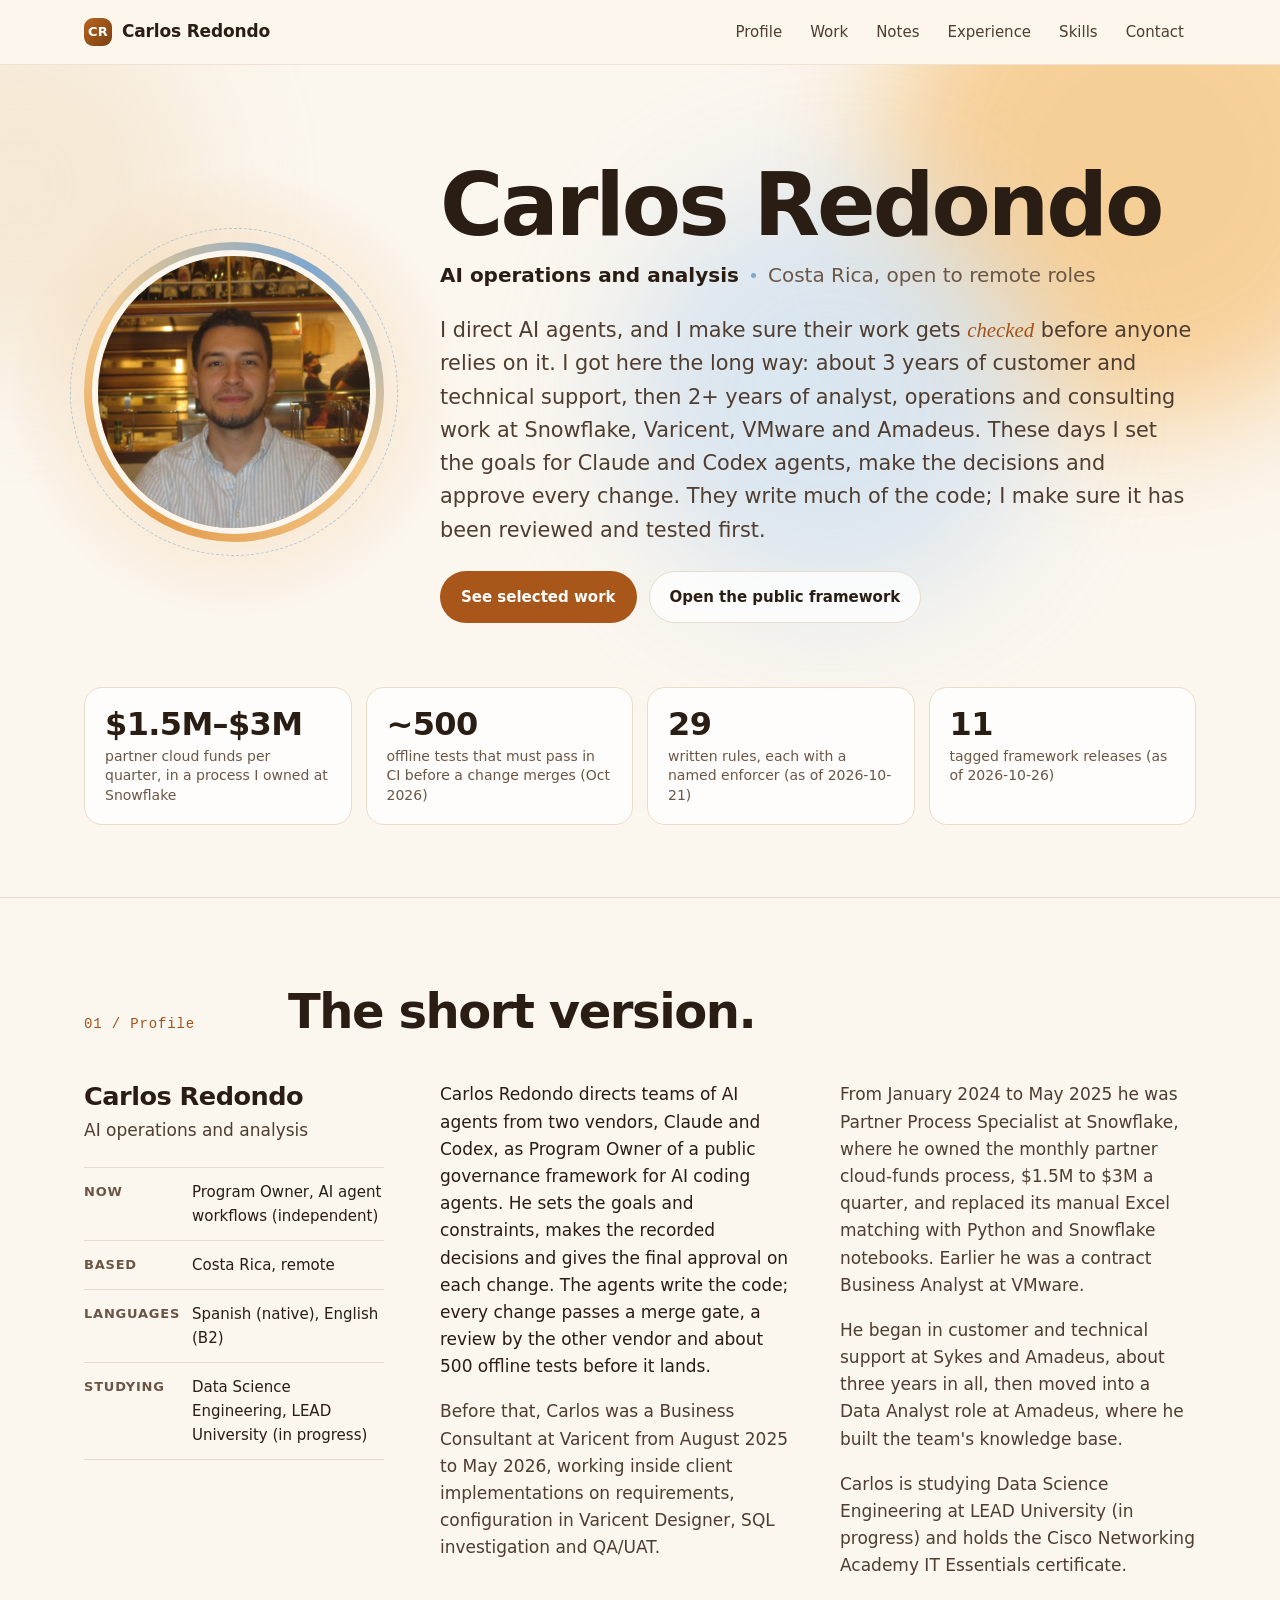
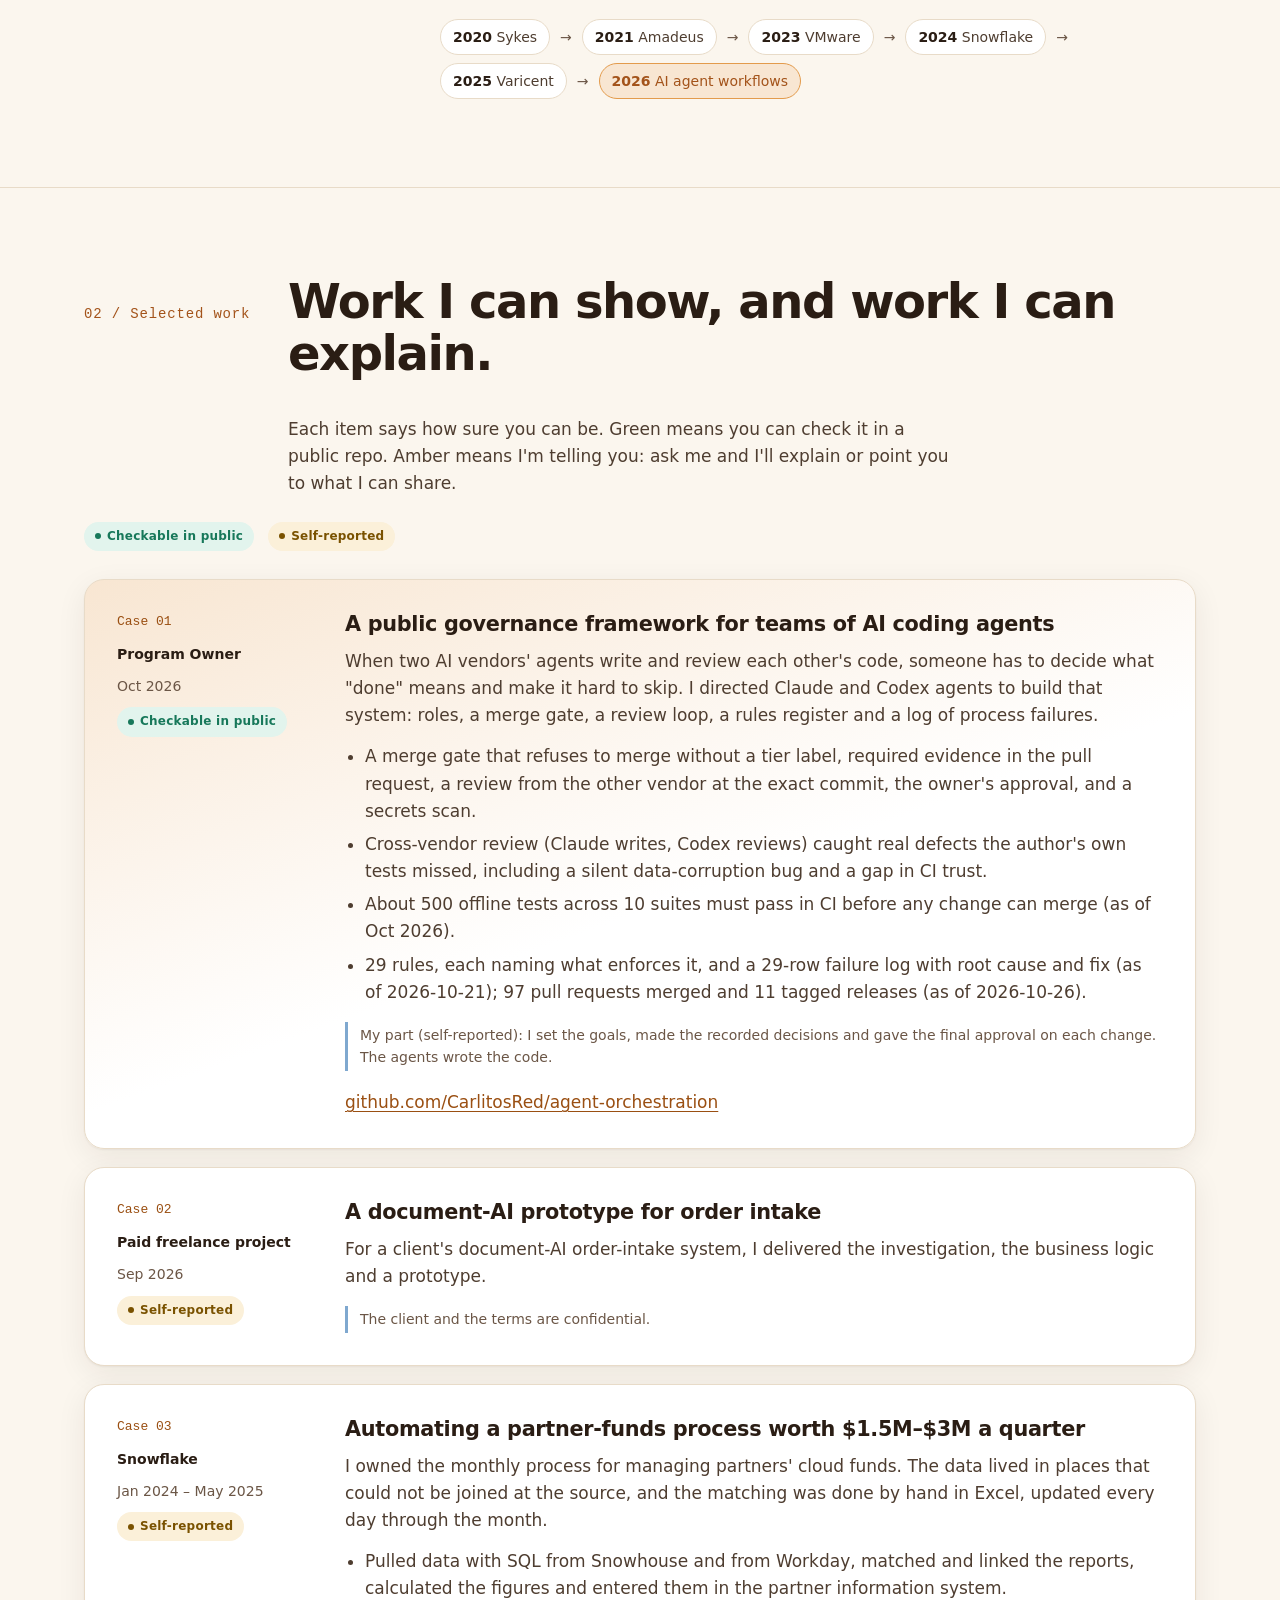
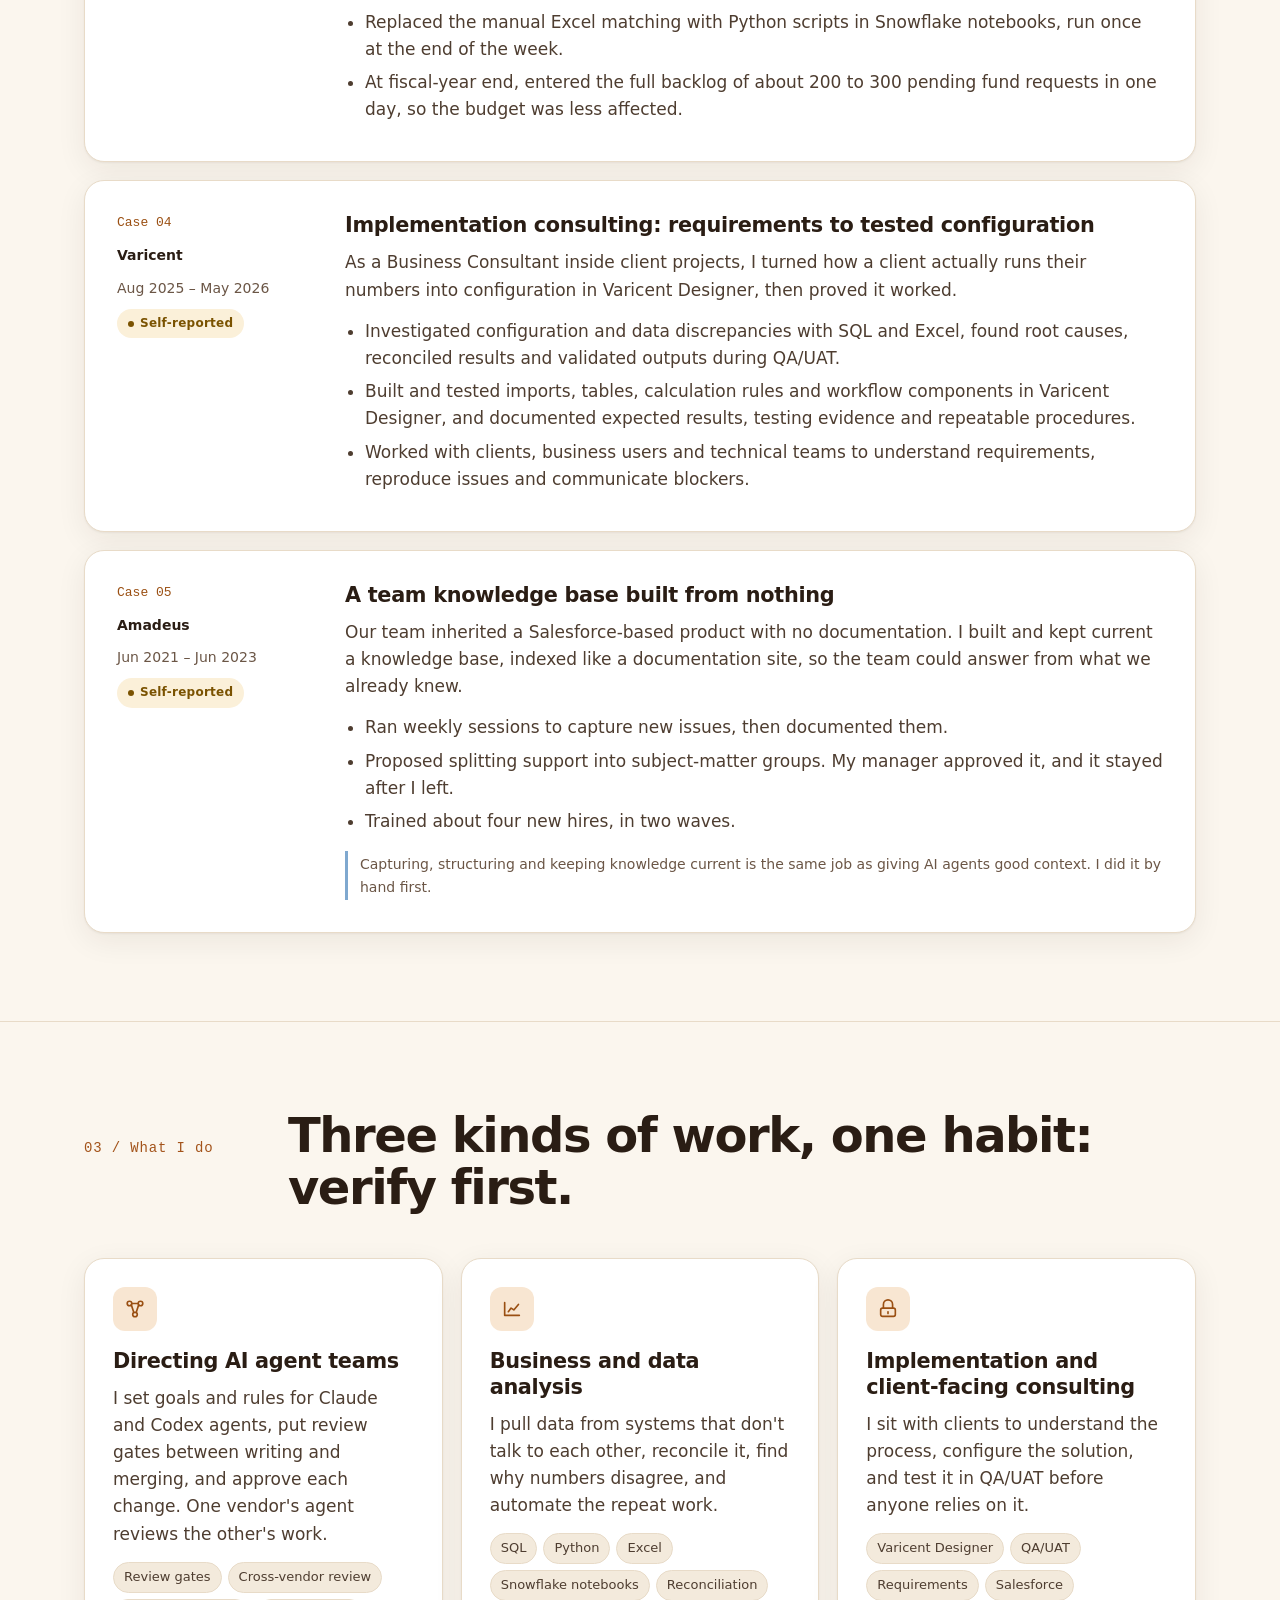
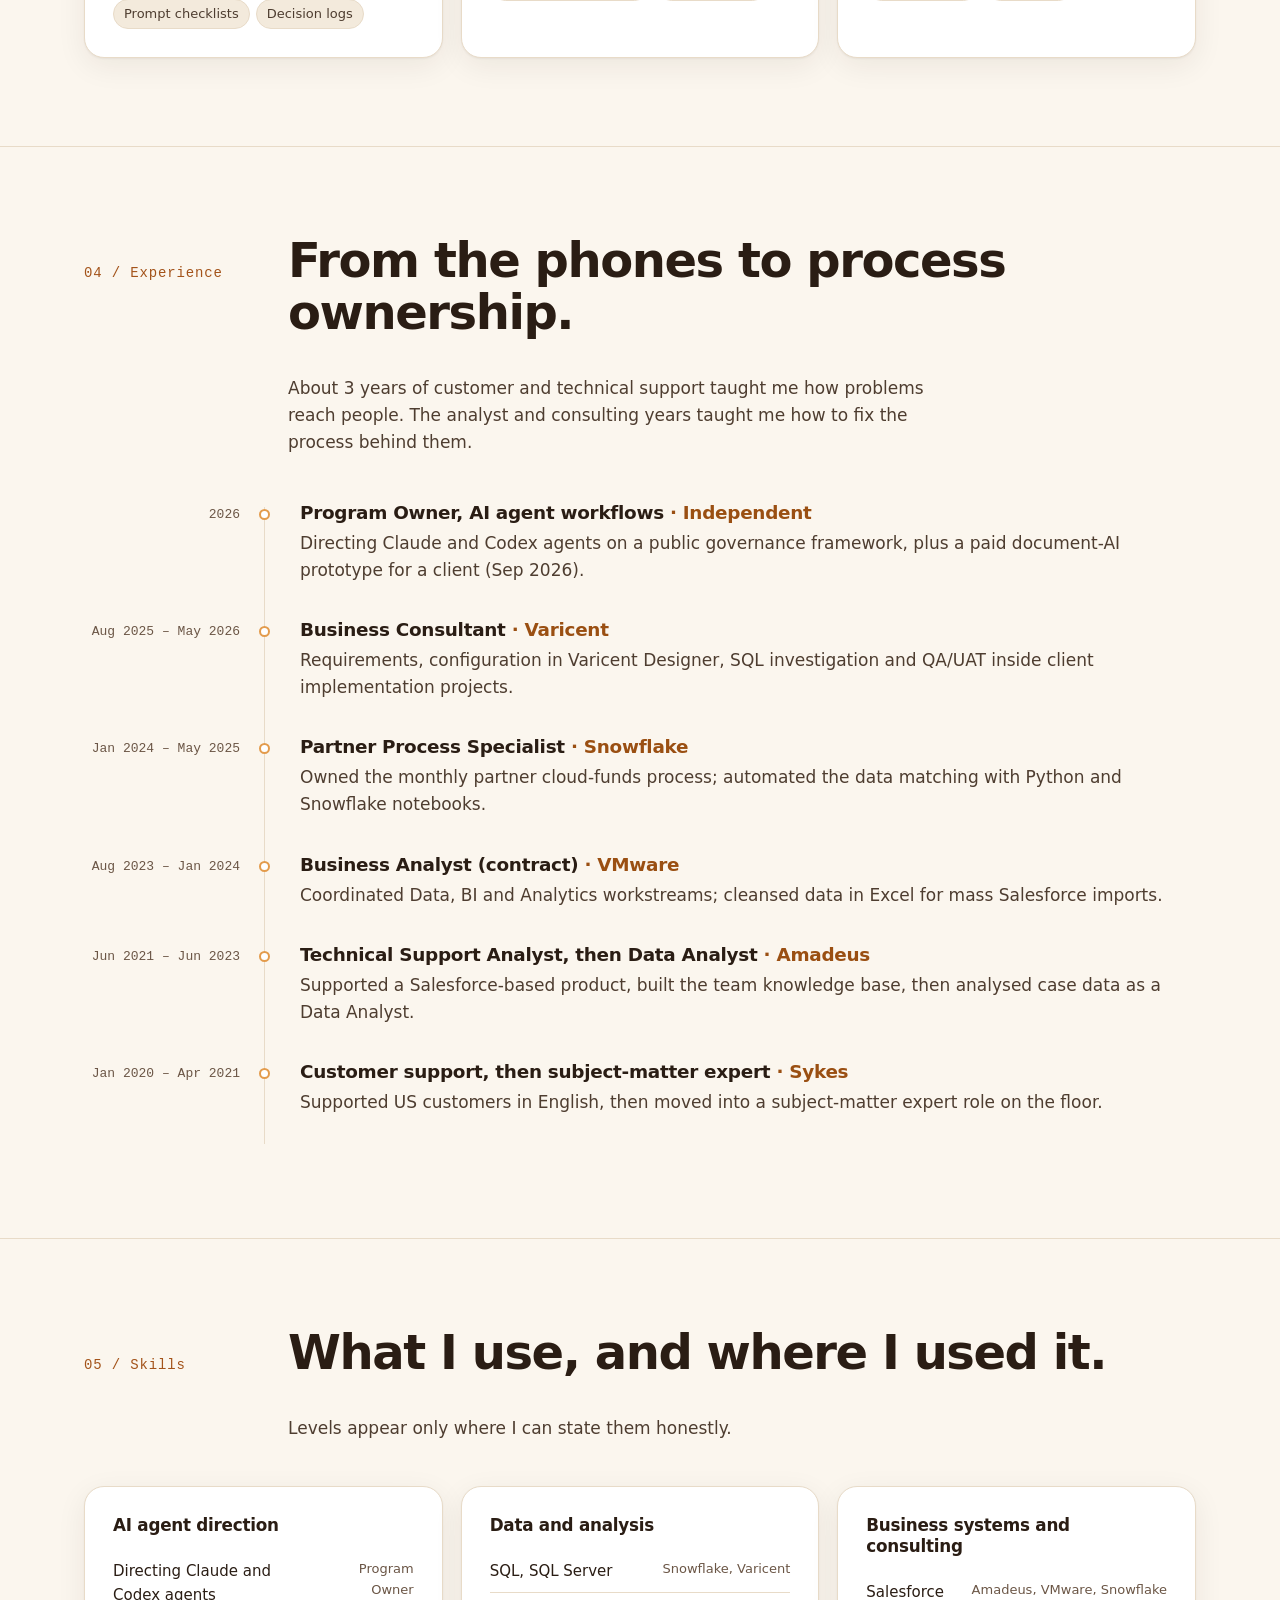
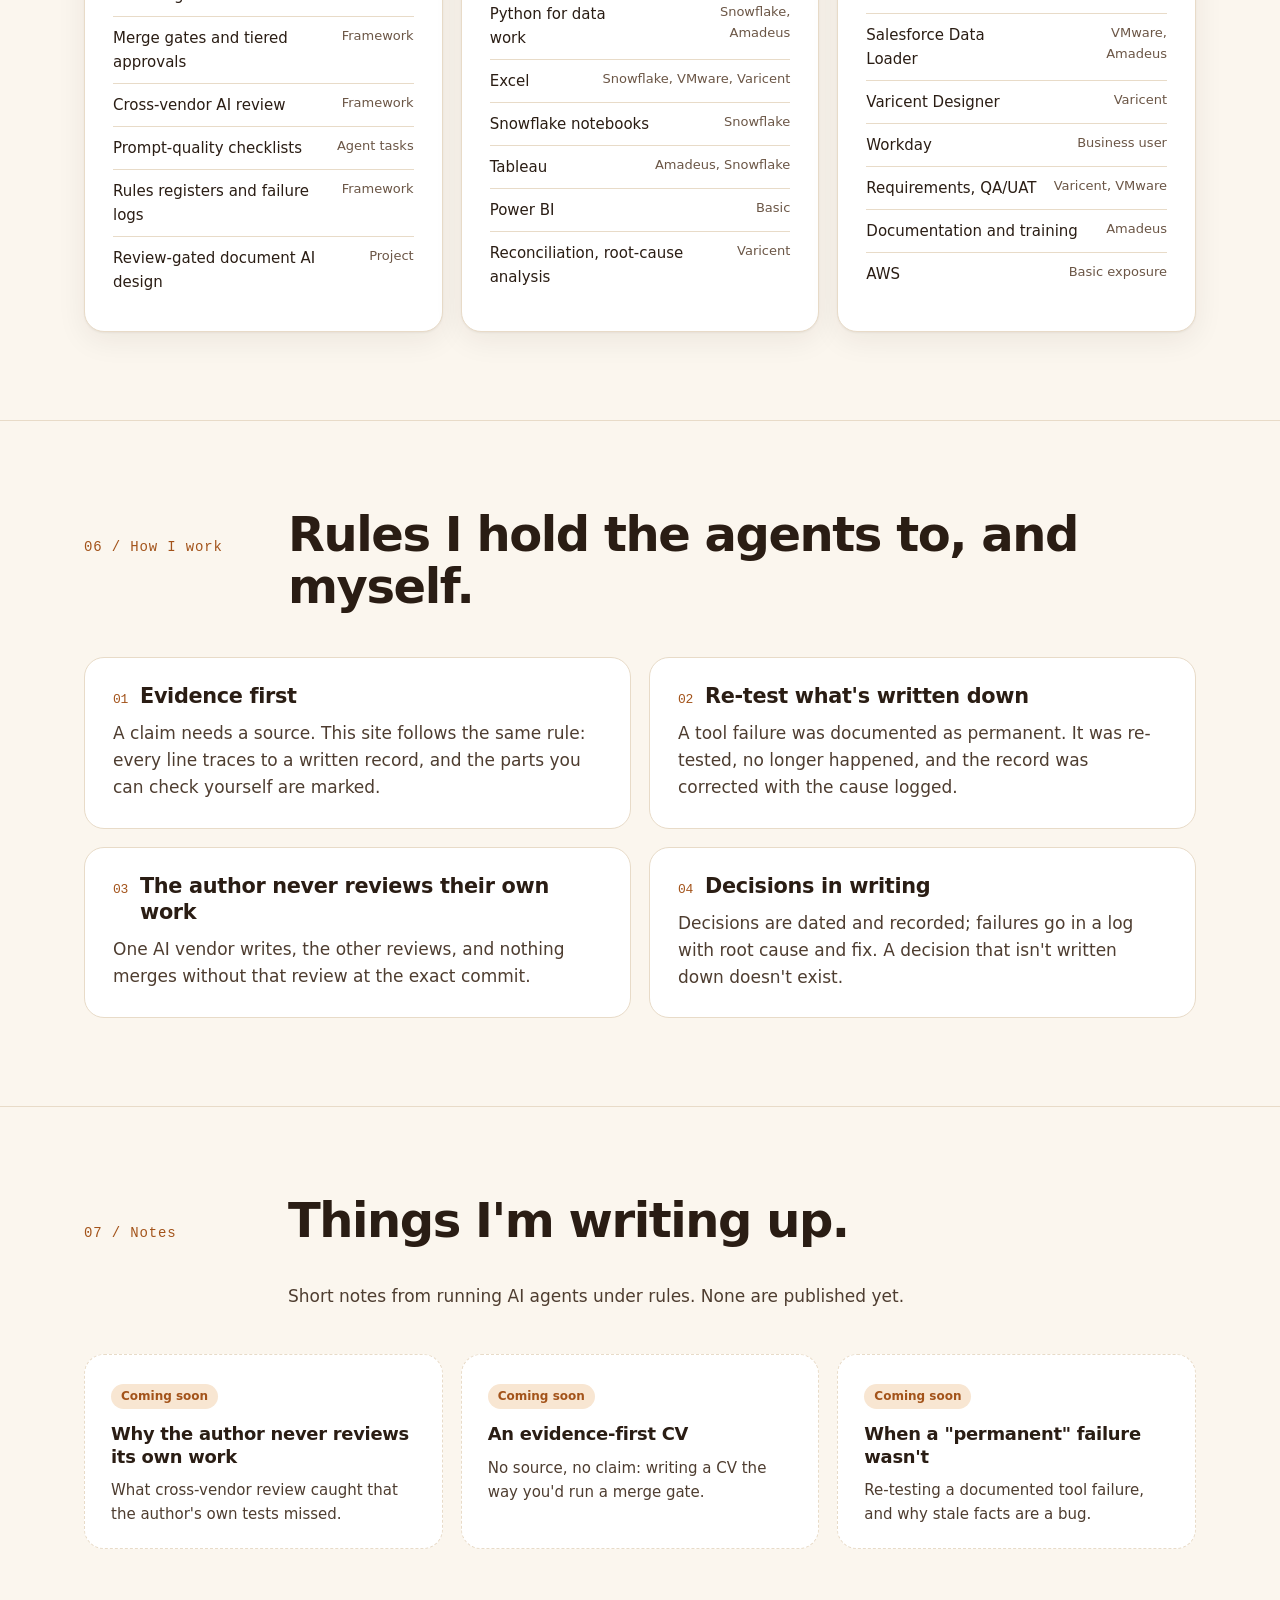
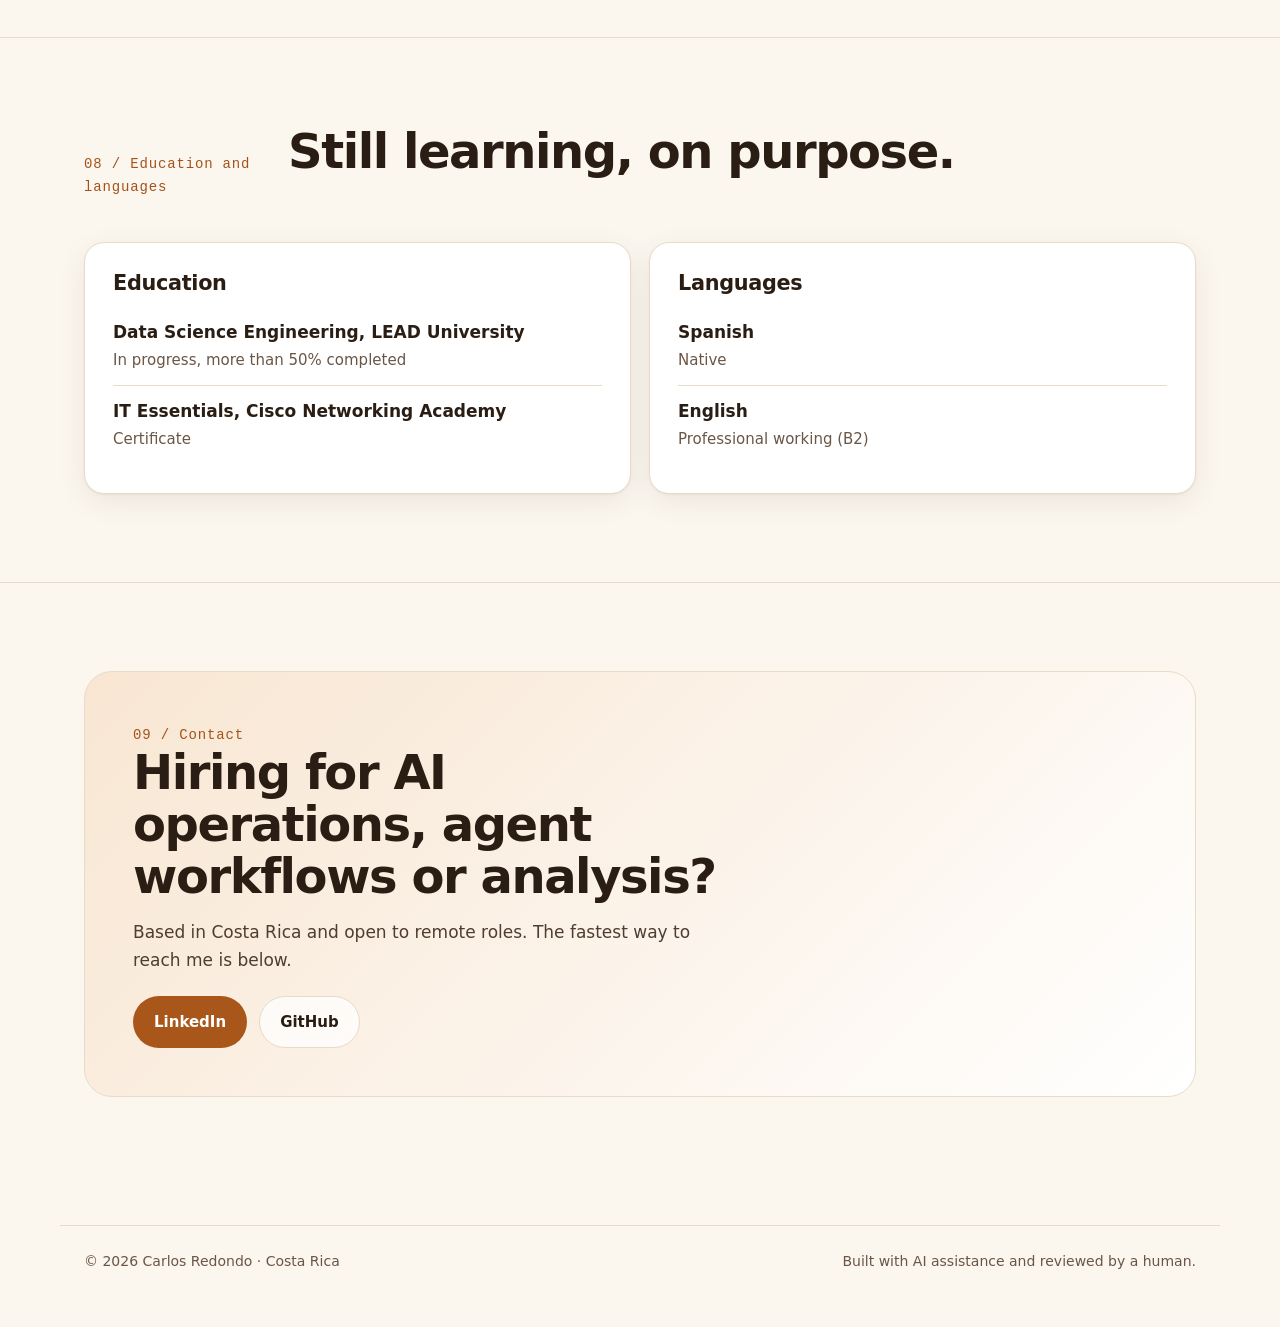
==== index.html @ e9938eec "Portfolio site Co-Authored-By: Claude Sonnet 5.5 <noreply@anthropic.com>" ====
<!doctype html>
<html lang="en">
<head>
<meta charset="utf-8">
<meta name="viewport" content="width=device-width, initial-scale=1">
<title>Carlos Redondo · AI operations and analysis</title>
<meta name="description" content="Carlos Redondo: AI operations and agent workflows, built on analyst, operations and consulting work. Costa Rica based, remote-compatible.">
<meta name="color-scheme" content="light dark">
<!--
  Portfolio of Carlos Alberto Redondo Alvarado.
  Signed: Writer (Claude), 2026-10-30. Draft for Carlos to review; nothing is published.
  Every claim carries its evidence IDs in a data-evidence attribute (career-agent-hq/evidence/E-###).
  Self-contained: no external fonts, scripts, images, trackers or network requests.
-->
<style>
:root{
  --bg:#fbf6ee;
  --bg-2:#f3eadc;
  --surface:rgba(255,255,255,.74);
  --surface-solid:#ffffff;
  --line:#e8dbc8;
  --ink:#2a1d14;
  --ink-2:#4e3d30;
  --ink-3:#6b5646;
  --accent:#a9561a;
  --accent-ink:#9a4f12;
  --accent-soft:#f8e6d2;
  --coral:#a3531a;
  --coral-soft:#f8e6d2;
  --coral-ring:#e39b4c;
  --sky:#7fa8cf;
  --sky-soft:#e4eef7;
  --glow:rgba(240,170,90,.42);
  --ok:#17785a;
  --ok-soft:#e2f4ed;
  --warn:#7a5200;
  --warn-soft:#fbf0d9;
  --blob-1:#f5c27a;
  --blob-2:#cfe0f0;
  --blob-3:#f0d9b5;
  --shadow:0 1px 2px rgba(42,29,20,.05),0 8px 30px rgba(42,29,20,.07);
  --radius:20px;
  --sans:ui-sans-serif,system-ui,-apple-system,"Segoe UI",Roboto,"Helvetica Neue",Arial,sans-serif;
  --serif:ui-serif,"Iowan Old Style","Palatino Linotype",Palatino,Georgia,serif;
  --mono:ui-monospace,"SF Mono","Cascadia Mono","Segoe UI Mono",Consolas,monospace;
}
@media (prefers-color-scheme:dark){
  :root:not([data-theme="light"]){
    --bg:#17110c;
    --bg-2:#1e1610;
    --surface:rgba(34,25,19,.72);
    --surface-solid:#221913;
    --line:#3a2c21;
    --ink:#f6ede0;
    --ink-2:#dccbb6;
    --ink-3:#b39d86;
    --accent:#f0a35e;
    --accent-ink:#f4b678;
    --accent-soft:#3a2716;
    --coral:#f0a35e;
    --coral-soft:#3a2716;
    --coral-ring:#e8913f;
    --sky:#9dbddd;
    --sky-soft:#1c2733;
    --glow:rgba(240,163,94,.30);
    --ok:#6fd3ad;
    --ok-soft:#10302a;
    --warn:#e9c27a;
    --warn-soft:#342612;
    --blob-1:#8a4e16;
    --blob-2:#2d4459;
    --blob-3:#6b4318;
    --shadow:0 1px 2px rgba(0,0,0,.3),0 10px 30px rgba(0,0,0,.35);
  }
}
*,*::before,*::after{box-sizing:border-box}
html{scroll-behavior:smooth;-webkit-text-size-adjust:100%}
body{margin:0;background:var(--bg);color:var(--ink);font-family:var(--sans);font-size:17px;line-height:1.6;overflow-x:hidden}
img,svg{display:block;max-width:100%}
a{color:var(--accent-ink);text-underline-offset:3px;text-decoration-thickness:1px}
a:hover{text-decoration-thickness:2px}
:focus-visible{outline:3px solid var(--accent);outline-offset:3px;border-radius:6px}
.skip{position:absolute;left:16px;top:-60px;background:var(--surface-solid);color:var(--ink);padding:10px 16px;border-radius:10px;border:1px solid var(--line);z-index:100;font-weight:600}
.skip:focus{top:12px}
.wrap{width:100%;max-width:1160px;margin:0 auto;padding:0 24px}
.sr{position:absolute;width:1px;height:1px;overflow:hidden;clip:rect(0 0 0 0);white-space:nowrap}

/* Nav */
header.top{position:sticky;top:0;z-index:50;backdrop-filter:saturate(1.4) blur(14px);-webkit-backdrop-filter:saturate(1.4) blur(14px);background:color-mix(in srgb,var(--bg) 78%,transparent);border-bottom:1px solid color-mix(in srgb,var(--line) 70%,transparent)}
.nav{display:flex;align-items:center;justify-content:space-between;gap:16px;height:64px}
.brand{font-weight:700;letter-spacing:-.01em;color:var(--ink);text-decoration:none;display:flex;align-items:center;gap:10px;white-space:nowrap}
.mark{width:28px;height:28px;border-radius:9px;background:linear-gradient(135deg,#b8641f,#7a3f10);display:grid;place-items:center;color:#fff;font-size:13px;font-weight:800;letter-spacing:.02em}
.nav ul{list-style:none;display:flex;gap:4px;margin:0;padding:0}
.nav ul a{display:block;padding:8px 12px;border-radius:999px;color:var(--ink-2);text-decoration:none;font-size:15px}
.nav ul a:hover{background:var(--accent-soft);color:var(--ink)}
@media (max-width:820px){.nav ul li.opt{display:none}}
@media (max-width:520px){.nav ul{gap:0}.nav ul a{padding:8px 8px;font-size:14px}.brand .full{display:none}}

/* Hero */
.hero{position:relative;padding:96px 0 72px;isolation:isolate;overflow:hidden}
.orb{position:absolute;border-radius:50%;filter:blur(60px);opacity:.75;z-index:-1;will-change:transform}
.orb.a{width:520px;height:520px;background:var(--blob-1);top:-160px;right:-120px;animation:drift 22s ease-in-out infinite alternate}
.orb.b{width:420px;height:420px;background:var(--blob-2);top:120px;right:240px;animation:drift 28s ease-in-out infinite alternate-reverse}
.orb.c{width:360px;height:360px;background:var(--blob-3);top:-60px;left:-160px;opacity:.45;animation:drift 32s ease-in-out infinite alternate}
@keyframes drift{from{transform:translate3d(0,0,0) scale(1)}to{transform:translate3d(-40px,30px,0) scale(1.08)}}
.glass{position:absolute;right:6%;top:72px;width:300px;height:300px;border-radius:36px;background:linear-gradient(145deg,rgba(255,255,255,.55),rgba(255,255,255,.08));border:1px solid rgba(255,255,255,.6);backdrop-filter:blur(8px);-webkit-backdrop-filter:blur(8px);transform:rotate(12deg);z-index:-1;box-shadow:var(--shadow)}
@media (prefers-color-scheme:dark){:root:not([data-theme="light"]) .glass{background:linear-gradient(145deg,rgba(255,255,255,.12),rgba(255,255,255,.02));border-color:rgba(255,255,255,.14)}}
@media (max-width:900px){.glass{display:none}}
.eyebrow{display:inline-flex;flex-wrap:wrap;gap:8px;align-items:center;font-size:13px;letter-spacing:.08em;text-transform:uppercase;color:var(--ink-2);font-weight:600;margin:0 0 22px}
.eyebrow .dot{width:6px;height:6px;border-radius:50%;background:var(--sky)}
h1{font-size:clamp(2.6rem,7.2vw,5.6rem);line-height:1.02;letter-spacing:-.035em;margin:0 0 26px;max-width:14ch;font-weight:750}
h1 em{font-family:var(--serif);font-style:italic;font-weight:500;color:var(--coral);letter-spacing:-.02em}
.lede{font-size:clamp(1.08rem,1.9vw,1.3rem);color:var(--ink-2);max-width:60ch;margin:0 0 34px}
.cta{display:flex;flex-wrap:wrap;gap:12px}
.btn{display:inline-flex;align-items:center;gap:8px;padding:13px 20px;border-radius:999px;font-weight:600;text-decoration:none;font-size:15px;border:1px solid transparent;transition:transform .2s ease,box-shadow .2s ease}
.btn.primary{background:var(--accent);color:#fff}
@media (prefers-color-scheme:dark){:root:not([data-theme="light"]) .btn.primary{color:#17110c}}
.btn.ghost{background:var(--surface);border-color:var(--line);color:var(--ink)}
.btn:hover{transform:translateY(-1px);box-shadow:var(--shadow)}
.stats{display:grid;grid-template-columns:repeat(4,minmax(0,1fr));gap:14px;margin-top:64px}
.stat{background:var(--surface);border:1px solid var(--line);border-radius:18px;padding:18px 20px;backdrop-filter:blur(10px);-webkit-backdrop-filter:blur(10px)}
.stat b{display:block;font-size:clamp(1.5rem,2.6vw,2rem);letter-spacing:-.02em;line-height:1.15}
.stat span{display:block;font-size:14px;color:var(--ink-3);margin-top:4px;line-height:1.4}
@media (max-width:900px){.stats{grid-template-columns:repeat(2,minmax(0,1fr))}}

/* Sections */
section.block{padding:88px 0;border-top:1px solid var(--line);scroll-margin-top:72px}
.head{display:grid;grid-template-columns:180px 1fr;gap:24px;margin-bottom:44px;align-items:baseline}
.num{font-family:var(--mono);font-size:14px;color:var(--coral);letter-spacing:.06em}
h2{font-size:clamp(1.9rem,4vw,3rem);letter-spacing:-.03em;line-height:1.08;margin:0;font-weight:720}
.head p{grid-column:2;margin:12px 0 0;color:var(--ink-2);max-width:62ch}
@media (max-width:720px){.head{grid-template-columns:1fr;gap:8px}.head p{grid-column:1}}
h3{font-size:1.3rem;letter-spacing:-.015em;line-height:1.25;margin:0 0 10px}

.cards{display:grid;grid-template-columns:repeat(3,minmax(0,1fr));gap:18px}
@media (max-width:900px){.cards{grid-template-columns:1fr}}
.card{background:var(--surface-solid);border:1px solid var(--line);border-radius:var(--radius);padding:28px;box-shadow:var(--shadow)}
.card .ico{width:44px;height:44px;border-radius:12px;background:var(--accent-soft);color:var(--accent-ink);display:grid;place-items:center;margin-bottom:18px}
.card p{color:var(--ink-2);margin:0 0 14px}
.chips{display:flex;flex-wrap:wrap;gap:6px;margin:0;padding:0;list-style:none}
.chips li{font-size:13px;padding:4px 10px;border-radius:999px;background:var(--bg-2);color:var(--ink-2);border:1px solid var(--line)}

/* Case studies */
.cases{display:grid;gap:18px}
.case{display:grid;grid-template-columns:200px 1fr;gap:28px;background:var(--surface-solid);border:1px solid var(--line);border-radius:var(--radius);padding:32px;box-shadow:var(--shadow);position:relative}
.case.feature{background:linear-gradient(160deg,var(--accent-soft),var(--surface-solid) 55%)}
@media (max-width:760px){.case{grid-template-columns:1fr;gap:12px;padding:24px}}
.case .meta{font-size:14px;color:var(--ink-3);display:flex;flex-direction:column;gap:10px}
.case .idx{font-family:var(--mono);font-size:13px;color:var(--accent-ink)}
.case .role{font-weight:600;color:var(--ink)}
.case ul.pts{margin:14px 0 0;padding-left:20px;color:var(--ink-2)}
.case ul.pts li{margin:6px 0}
.case p.sum{color:var(--ink-2);margin:0}
.case .foot{display:flex;flex-wrap:wrap;gap:10px;align-items:center;margin-top:18px}
.tag{display:inline-flex;align-items:center;gap:6px;font-size:12px;font-weight:600;letter-spacing:.02em;padding:4px 10px;border-radius:999px;border:1px solid transparent;width:fit-content}
.tag::before{content:"";width:6px;height:6px;border-radius:50%;background:currentColor}
.tag.v{background:var(--ok-soft);color:var(--ok)}
.tag.s{background:var(--warn-soft);color:var(--warn)}
.legend{display:flex;flex-wrap:wrap;gap:14px;align-items:center;font-size:14px;color:var(--ink-3);margin:-20px 0 28px}
.who{font-size:14px;color:var(--ink-3);border-left:3px solid var(--sky);padding:2px 0 2px 12px;margin:16px 0 0}

/* Timeline */
.tl{list-style:none;margin:0;padding:0;position:relative}
.tl::before{content:"";position:absolute;left:180px;top:6px;bottom:6px;width:1px;background:var(--line)}
.tl li{display:grid;grid-template-columns:180px 1fr;gap:36px;padding:0 0 34px;position:relative}
.tl li::after{content:"";position:absolute;left:175px;top:8px;width:11px;height:11px;border-radius:50%;background:var(--surface-solid);border:2px solid var(--coral-ring)}
.tl .when{font-family:var(--mono);font-size:13px;color:var(--ink-3);padding-top:4px;text-align:right;padding-right:24px}
.tl h3{font-size:1.15rem;margin:0}
.tl .org{color:var(--accent-ink);font-weight:600}
.tl p{margin:6px 0 0;color:var(--ink-2)}
@media (max-width:720px){
  .tl::before{left:5px}
  .tl li{grid-template-columns:1fr;gap:4px;padding-left:28px}
  .tl li::after{left:0}
  .tl .when{text-align:left;padding:0}
}

/* Skills */
.skills{display:grid;grid-template-columns:repeat(3,minmax(0,1fr));gap:18px}
@media (max-width:900px){.skills{grid-template-columns:1fr}}
.skills .card h3{font-size:1.05rem;margin-bottom:14px}
.skills ul{list-style:none;margin:0;padding:0}
.skills li{display:flex;justify-content:space-between;gap:12px;padding:9px 0;border-bottom:1px solid var(--line);font-size:15px}
.skills li:last-child{border-bottom:0}
.skills li small{color:var(--ink-3);font-size:13px;text-align:right}

.two{display:grid;grid-template-columns:repeat(2,minmax(0,1fr));gap:18px}
@media (max-width:760px){.two{grid-template-columns:1fr}}
.kv{list-style:none;margin:0;padding:0}
.kv li{padding:12px 0;border-bottom:1px solid var(--line)}
.kv li:last-child{border-bottom:0}
.kv b{display:block}
.kv span{color:var(--ink-3);font-size:15px}

/* Principles */
.principles{display:grid;grid-template-columns:repeat(2,minmax(0,1fr));gap:18px;counter-reset:p}
@media (max-width:760px){.principles{grid-template-columns:1fr}}
.principle{padding:26px 28px;border-radius:var(--radius);border:1px solid var(--line);background:var(--surface-solid)}
.principle h3{display:flex;gap:12px;align-items:baseline}
.principle h3::before{counter-increment:p;content:counter(p,decimal-leading-zero);font-family:var(--mono);font-size:13px;color:var(--coral);font-weight:500}
.principle p{margin:0;color:var(--ink-2)}

/* Contact */
.contact{border-radius:28px;padding:48px;background:linear-gradient(135deg,var(--accent-soft),var(--surface-solid));border:1px solid var(--line);position:relative;overflow:hidden}
@media (max-width:600px){.contact{padding:28px 22px}}
.contact h2{max-width:18ch}
.contact p{color:var(--ink-2);max-width:56ch}
.links{display:flex;flex-wrap:wrap;gap:12px;margin-top:22px}
.placeholder{font-size:13px;color:var(--warn);background:var(--warn-soft);padding:8px 12px;border-radius:10px;margin-top:18px;display:inline-block}

footer{padding:40px 0 56px;color:var(--ink-3);font-size:14px}
footer .row{display:flex;flex-wrap:wrap;justify-content:space-between;gap:12px;border-top:1px solid var(--line);padding-top:24px}

/* Motion */
.reveal{opacity:0;transform:translateY(14px);transition:opacity .7s ease,transform .7s ease}
.reveal.in{opacity:1;transform:none}
.no-js .reveal{opacity:1;transform:none}
@media (prefers-reduced-motion:reduce){
  html{scroll-behavior:auto}
  .orb{animation:none}
  .reveal{opacity:1;transform:none;transition:none}
  .btn{transition:none}
}
@media (max-width:420px){
  body{font-size:16px}
  .wrap{padding:0 16px}
  .hero{padding:64px 0 56px}
  section.block{padding:64px 0}
  .card,.principle{padding:22px}
  .stat{padding:14px 14px}
  .stats{gap:10px}
}

/* Pass 2: portrait hero, profile, notes */
.hero-grid{display:grid;grid-template-columns:minmax(0,300px) minmax(0,1fr);gap:56px;align-items:center}
@media (max-width:860px){.hero-grid{grid-template-columns:1fr;gap:28px}}
.portrait{margin:0;position:relative;width:min(300px,70vw);aspect-ratio:1;border-radius:50%;padding:8px;background:conic-gradient(from 210deg,var(--coral-ring),#f3c98b,var(--sky),#f3c98b,var(--coral-ring))}
.portrait::before{content:"";position:absolute;inset:-28%;border-radius:50%;background:radial-gradient(circle,var(--glow) 0%,transparent 68%);z-index:-1;pointer-events:none}
.portrait::after{content:"";position:absolute;inset:-14px;border-radius:50%;border:1px dashed color-mix(in srgb,var(--sky) 60%,transparent);pointer-events:none}
.portrait .ph,.portrait img{width:100%;height:100%;border-radius:50%;object-fit:cover;display:block;background:var(--surface-solid);border:6px solid var(--bg)}
.portrait .ph{color:var(--ink-3)}
.portrait figcaption{position:absolute;left:50%;bottom:-6px;transform:translateX(-50%);font-size:12px;font-weight:600;white-space:nowrap;padding:4px 10px;border-radius:999px;background:var(--warn-soft);color:var(--warn)}
@media (max-width:860px){.portrait{width:180px}}
@media (max-width:520px){.titleline .sep{display:none}.titleline{flex-direction:column;align-items:flex-start;gap:2px}}
.hello{font-family:"Segoe Print","Bradley Hand","Chalkboard SE",var(--serif);font-size:clamp(1.15rem,2vw,1.4rem);color:var(--coral);margin:0 0 6px;font-weight:600}
.hero h1{font-size:clamp(2.8rem,7vw,5.4rem);max-width:none;margin:0 0 10px}
.titleline{font-size:clamp(1.05rem,1.8vw,1.25rem);font-weight:600;color:var(--ink);margin:0 0 22px;display:flex;flex-wrap:wrap;gap:6px 12px;align-items:center}
.titleline .sep{width:5px;height:5px;border-radius:50%;background:var(--sky)}
.titleline .loc{color:var(--ink-3);font-weight:500}
.motto{font-family:var(--serif);font-style:italic;color:var(--ink-3);margin:-14px 0 26px}
.hero .lede{margin-bottom:24px}
.lede em{font-family:var(--serif);font-style:italic;color:var(--coral)}

.profile{display:grid;grid-template-columns:minmax(0,300px) minmax(0,1fr);gap:56px}
@media (max-width:860px){.profile{grid-template-columns:1fr;gap:28px}}
.profile .id h3{font-size:1.6rem;letter-spacing:-.02em;margin:0}
.profile .id .t{color:var(--ink-2);margin:4px 0 22px}
.facts{list-style:none;margin:0;padding:0;border-top:1px solid var(--line)}
.facts li{padding:12px 0;border-bottom:1px solid var(--line);font-size:15px;display:grid;grid-template-columns:96px 1fr;gap:12px}
.facts b{font-weight:600;color:var(--ink-3);font-size:13px;text-transform:uppercase;letter-spacing:.06em;padding-top:2px}
.bio{columns:2 300px;column-gap:44px;color:var(--ink-2)}
.bio p{margin:0 0 18px;break-inside:avoid}
.bio p:first-child{color:var(--ink)}
.path{list-style:none;margin:30px 0 0;padding:0;display:flex;flex-wrap:wrap;gap:8px;align-items:center}
.path li{font-size:14px;padding:6px 12px;border-radius:999px;border:1px solid var(--line);background:var(--surface-solid);color:var(--ink-2)}
.path li b{color:var(--ink);font-weight:600}
.path li.now{border-color:var(--coral-ring);background:var(--coral-soft);color:var(--coral)}
.path li.now b{color:var(--coral)}
.path li.arr{border:0;background:none;padding:0 2px;color:var(--ink-3)}

.notes{display:grid;grid-template-columns:repeat(3,minmax(0,1fr));gap:18px}
@media (max-width:900px){.notes{grid-template-columns:1fr}}
.note{position:relative;padding:26px 26px 22px;border-radius:var(--radius);background:var(--surface-solid);border:1px dashed var(--line)}
.note .soon{display:inline-block;font-size:12px;font-weight:600;padding:3px 10px;border-radius:999px;background:var(--coral-soft);color:var(--coral);margin-bottom:14px}
.note h3{font-size:1.12rem}
.note p{margin:0;color:var(--ink-2);font-size:15px}
@media print{.orb,.glass,header.top{display:none}.reveal{opacity:1;transform:none}}
</style>
</head>
<body class="no-js">
<a class="skip" href="#main">Skip to content</a>

<header class="top">
  <nav class="wrap nav" aria-label="Main">
    <a class="brand" href="#top"><span class="mark" aria-hidden="true">CR</span><span>Carlos <span class="full">Redondo</span></span></a>
    <ul>
      <li class="opt"><a href="#profile">Profile</a></li>
      <li><a href="#work">Work</a></li>
      <li class="opt"><a href="#notes">Notes</a></li>
      <li><a href="#experience">Experience</a></li>
      <li class="opt"><a href="#skills">Skills</a></li>
      <li><a href="#contact">Contact</a></li>
    </ul>
  </nav>
</header>

<main id="main">
  <!-- HERO -->
  <section class="hero" id="top" aria-labelledby="hero-title">
    <div class="orb a" aria-hidden="true"></div>
    <div class="orb b" aria-hidden="true"></div>
    <div class="orb c" aria-hidden="true"></div>
    <div class="wrap">
      <div class="hero-grid">
        <!-- PHOTO SLOT (Carlos): replace the whole <svg class="ph">...</svg> line with
             <img src="carlos.jpg" alt="Portrait of Carlos Redondo" width="600" height="600">
             (a square photo saved next to index.html), then delete the <figcaption> line. -->
        <figure class="portrait">
          <img src="carlos.jpg" alt="Portrait of Carlos Redondo, smiling, in a striped shirt" width="600" height="600">
        </figure>
        <div>
          <h1 id="hero-title">Carlos Redondo</h1>
          <p class="titleline">AI operations and analysis <span class="sep" aria-hidden="true"></span> <span class="loc">Costa Rica, open to remote roles</span></p>
          <p class="lede" data-evidence="E-052 E-028 E-031 E-010 decisions-2026-10-27">
            I direct AI agents, and I make sure their work gets <em>checked</em> before anyone relies on it. I got here the long way: about 3 years of customer and technical support, then 2+ years of analyst, operations and consulting work at Snowflake, Varicent, VMware and Amadeus. These days I set the goals for Claude and Codex agents, make the decisions and approve every change. They write much of the code; I make sure it has been reviewed and tested first.
          </p>
          <div class="cta">
            <a class="btn primary" href="#work">See selected work</a>
            <a class="btn ghost" href="https://github.com/CarlitosRed/agent-orchestration" rel="noopener">Open the public framework</a>
          </div>
        </div>
      </div>
      <div class="stats" role="list">
        <div class="stat" role="listitem" data-evidence="E-010 decisions-2026-10-27"><b>$1.5M–$3M</b><span>partner cloud funds per quarter, in a process I owned at Snowflake</span></div>
        <div class="stat" role="listitem" data-evidence="E-030"><b>~500</b><span>offline tests that must pass in CI before a change merges (Oct 2026)</span></div>
        <div class="stat" role="listitem" data-evidence="E-034"><b>29</b><span>written rules, each with a named enforcer (as of 2026-10-21)</span></div>
        <div class="stat" role="listitem" data-evidence="E-027"><b>11</b><span>tagged framework releases (as of 2026-10-26)</span></div>
      </div>
    </div>
  </section>

  <!-- 01 PROFILE -->
  <section class="block" id="profile" aria-labelledby="profile-title">
    <div class="wrap">
      <div class="head reveal">
        <span class="num">01 / Profile</span>
        <h2 id="profile-title">The short version.</h2>
      </div>
      <div class="profile">
        <div class="id reveal">
          <h3>Carlos Redondo</h3>
          <p class="t">AI operations and analysis</p>
          <ul class="facts">
            <li><b>Now</b><span data-evidence="E-028">Program Owner, AI agent workflows (independent)</span></li>
            <li><b>Based</b><span>Costa Rica, remote</span></li>
            <li><b>Languages</b><span data-evidence="E-041 E-040">Spanish (native), English (B2)</span></li>
            <li><b>Studying</b><span data-evidence="E-045">Data Science Engineering, LEAD University (in progress)</span></li>
          </ul>
        </div>
        <div class="reveal">
          <div class="bio">
            <p data-evidence="E-027 E-028 E-029 E-030 E-031">Carlos Redondo directs teams of AI agents from two vendors, Claude and Codex, as Program Owner of a public governance framework for AI coding agents. He sets the goals and constraints, makes the recorded decisions and gives the final approval on each change. The agents write the code; every change passes a merge gate, a review by the other vendor and about 500 offline tests before it lands.</p>
            <p data-evidence="E-009 E-048 E-022">Before that, Carlos was a Business Consultant at Varicent from August 2025 to May 2026, working inside client implementations on requirements, configuration in Varicent Designer, SQL investigation and QA/UAT.</p>
            <p data-evidence="E-010 E-012 E-018 E-049 decisions-2026-10-27">From January 2024 to May 2025 he was Partner Process Specialist at Snowflake, where he owned the monthly partner cloud-funds process, $1.5M to $3M a quarter, and replaced its manual Excel matching with Python and Snowflake notebooks. Earlier he was a contract Business Analyst at VMware.</p>
            <p data-evidence="E-052 E-050">He began in customer and technical support at Sykes and Amadeus, about three years in all, then moved into a Data Analyst role at Amadeus, where he built the team's knowledge base.</p>
            <p data-evidence="E-045 E-046">Carlos is studying Data Science Engineering at LEAD University (in progress) and holds the Cisco Networking Academy IT Essentials certificate.</p>
          </div>
          <ol class="path" aria-label="Career path">
            <li data-evidence="E-052"><b>2020</b> Sykes</li><li class="arr" aria-hidden="true">→</li>
            <li data-evidence="E-052"><b>2021</b> Amadeus</li><li class="arr" aria-hidden="true">→</li>
            <li data-evidence="E-049"><b>2023</b> VMware</li><li class="arr" aria-hidden="true">→</li>
            <li data-evidence="E-010"><b>2024</b> Snowflake</li><li class="arr" aria-hidden="true">→</li>
            <li data-evidence="E-009"><b>2025</b> Varicent</li><li class="arr" aria-hidden="true">→</li>
            <li class="now" data-evidence="E-028 E-051"><b>2026</b> AI agent workflows</li>
          </ol>
        </div>
      </div>
    </div>
  </section>

  <!-- 01 SELECTED WORK -->
  <section class="block" id="work" aria-labelledby="work-title">
    <div class="wrap">
      <div class="head reveal">
        <span class="num">02 / Selected work</span>
        <h2 id="work-title">Work I can show, and work I can explain.</h2>
        <p>Each item says how sure you can be. Green means you can check it in a public repo. Amber means I'm telling you: ask me and I'll explain or point you to what I can share.</p>
      </div>
      <div class="legend reveal" aria-label="Evidence key">
        <span class="tag v">Checkable in public</span>
        <span class="tag s">Self-reported</span>
      </div>

      <div class="cases">
        <article class="case feature reveal" data-evidence="E-027 E-028 E-029 E-030 E-031 E-034">
          <div class="meta">
            <span class="idx">Case 01</span>
            <span class="role">Program Owner</span>
            <span>Oct 2026</span>
            <span class="tag v">Checkable in public</span>
          </div>
          <div>
            <h3>A public governance framework for teams of AI coding agents</h3>
            <p class="sum">When two AI vendors' agents write and review each other's code, someone has to decide what "done" means and make it hard to skip. I directed Claude and Codex agents to build that system: roles, a merge gate, a review loop, a rules register and a log of process failures.</p>
            <ul class="pts">
              <li data-evidence="E-029">A merge gate that refuses to merge without a tier label, required evidence in the pull request, a review from the other vendor at the exact commit, the owner's approval, and a secrets scan.</li>
              <li data-evidence="E-031">Cross-vendor review (Claude writes, Codex reviews) caught real defects the author's own tests missed, including a silent data-corruption bug and a gap in CI trust.</li>
              <li data-evidence="E-030">About 500 offline tests across 10 suites must pass in CI before any change can merge (as of Oct 2026).</li>
              <li data-evidence="E-034 E-027">29 rules, each naming what enforces it, and a 29-row failure log with root cause and fix (as of 2026-10-21); 97 pull requests merged and 11 tagged releases (as of 2026-10-26).</li>
            </ul>
            <p class="who" data-evidence="E-028">My part (self-reported): I set the goals, made the recorded decisions and gave the final approval on each change. The agents wrote the code.</p>
            <div class="foot"><a href="https://github.com/CarlitosRed/agent-orchestration" rel="noopener">github.com/CarlitosRed/agent-orchestration</a></div>
          </div>
        </article>

        <article class="case reveal" data-evidence="E-051">
          <div class="meta">
            <span class="idx">Case 02</span>
            <span class="role">Paid freelance project</span>
            <span>Sep 2026</span>
            <span class="tag s">Self-reported</span>
          </div>
          <div>
            <h3>A document-AI prototype for order intake</h3>
            <p class="sum">For a client's document-AI order-intake system, I delivered the investigation, the business logic and a prototype.</p>
            <p class="who">The client and the terms are confidential.</p>
          </div>
        </article>

        <article class="case reveal" data-evidence="E-010 E-011 E-012 E-016 E-018 decisions-2026-10-27">
          <div class="meta">
            <span class="idx">Case 03</span>
            <span class="role">Snowflake</span>
            <span>Jan 2024 – May 2025</span>
            <span class="tag s">Self-reported</span>
          </div>
          <div>
            <h3>Automating a partner-funds process worth $1.5M–$3M a quarter</h3>
            <p class="sum">I owned the monthly process for managing partners' cloud funds. The data lived in places that could not be joined at the source, and the matching was done by hand in Excel, updated every day through the month.</p>
            <ul class="pts">
              <li data-evidence="E-011 E-016">Pulled data with SQL from Snowhouse and from Workday, matched and linked the reports, calculated the figures and entered them in the partner information system.</li>
              <li data-evidence="E-012 E-018">Replaced the manual Excel matching with Python scripts in Snowflake notebooks, run once at the end of the week.</li>
              <li data-evidence="E-010 decisions-2026-10-27">At fiscal-year end, entered the full backlog of about 200 to 300 pending fund requests in one day, so the budget was less affected.</li>
            </ul>
          </div>
        </article>

        <article class="case reveal" data-evidence="E-009 E-022 E-048 E-024">
          <div class="meta">
            <span class="idx">Case 04</span>
            <span class="role">Varicent</span>
            <span>Aug 2025 – May 2026</span>
            <span class="tag s">Self-reported</span>
          </div>
          <div>
            <h3>Implementation consulting: requirements to tested configuration</h3>
            <p class="sum">As a Business Consultant inside client projects, I turned how a client actually runs their numbers into configuration in Varicent Designer, then proved it worked.</p>
            <ul class="pts">
              <li data-evidence="E-048">Investigated configuration and data discrepancies with SQL and Excel, found root causes, reconciled results and validated outputs during QA/UAT.</li>
              <li data-evidence="E-048 E-022">Built and tested imports, tables, calculation rules and workflow components in Varicent Designer, and documented expected results, testing evidence and repeatable procedures.</li>
              <li data-evidence="E-048">Worked with clients, business users and technical teams to understand requirements, reproduce issues and communicate blockers.</li>
            </ul>
          </div>
        </article>

        <article class="case reveal" data-evidence="E-050 E-052">
          <div class="meta">
            <span class="idx">Case 05</span>
            <span class="role">Amadeus</span>
            <span>Jun 2021 – Jun 2023</span>
            <span class="tag s">Self-reported</span>
          </div>
          <div>
            <h3>A team knowledge base built from nothing</h3>
            <p class="sum">Our team inherited a Salesforce-based product with no documentation. I built and kept current a knowledge base, indexed like a documentation site, so the team could answer from what we already knew.</p>
            <ul class="pts">
              <li data-evidence="E-050">Ran weekly sessions to capture new issues, then documented them.</li>
              <li data-evidence="E-050">Proposed splitting support into subject-matter groups. My manager approved it, and it stayed after I left.</li>
              <li data-evidence="E-050">Trained about four new hires, in two waves.</li>
            </ul>
            <p class="who">Capturing, structuring and keeping knowledge current is the same job as giving AI agents good context. I did it by hand first.</p>
          </div>
        </article>
      </div>
    </div>
  </section>

  <!-- 02 WHAT I DO -->
  <section class="block" id="what" aria-labelledby="what-title">
    <div class="wrap">
      <div class="head reveal">
        <span class="num">03 / What I do</span>
        <h2 id="what-title">Three kinds of work, one habit: verify first.</h2>
      </div>
      <div class="cards">
        <article class="card reveal" data-evidence="E-028 E-029 E-031 E-004">
          <div class="ico" aria-hidden="true"><svg width="22" height="22" viewBox="0 0 24 24" fill="none" stroke="currentColor" stroke-width="1.8" stroke-linecap="round" stroke-linejoin="round"><circle cx="6" cy="6" r="2.5"/><circle cx="18" cy="6" r="2.5"/><circle cx="12" cy="18" r="2.5"/><path d="M8 7.5 10.8 16M16 7.5 13.2 16M8.5 6h7"/></svg></div>
          <h3>Directing AI agent teams</h3>
          <p>I set goals and rules for Claude and Codex agents, put review gates between writing and merging, and approve each change. One vendor's agent reviews the other's work.</p>
          <ul class="chips"><li>Review gates</li><li>Cross-vendor review</li><li>Prompt checklists</li><li>Decision logs</li></ul>
        </article>
        <article class="card reveal" data-evidence="E-011 E-012 E-017 E-018 E-048">
          <div class="ico" aria-hidden="true"><svg width="22" height="22" viewBox="0 0 24 24" fill="none" stroke="currentColor" stroke-width="1.8" stroke-linecap="round" stroke-linejoin="round"><path d="M4 19V5M4 19h16"/><path d="M8 15l3-4 3 2 5-6"/></svg></div>
          <h3>Business and data analysis</h3>
          <p>I pull data from systems that don't talk to each other, reconcile it, find why numbers disagree, and automate the repeat work.</p>
          <ul class="chips"><li>SQL</li><li>Python</li><li>Excel</li><li>Snowflake notebooks</li><li>Reconciliation</li></ul>
        </article>
        <article class="card reveal" data-evidence="E-048 E-022 E-024 E-049">
          <div class="ico" aria-hidden="true"><svg width="22" height="22" viewBox="0 0 24 24" fill="none" stroke="currentColor" stroke-width="1.8" stroke-linecap="round" stroke-linejoin="round"><path d="M7 11V7a5 5 0 0 1 10 0v4"/><rect x="4" y="11" width="16" height="9" rx="2"/><path d="M12 15v2"/></svg></div>
          <h3>Implementation and client-facing consulting</h3>
          <p>I sit with clients to understand the process, configure the solution, and test it in QA/UAT before anyone relies on it.</p>
          <ul class="chips"><li>Varicent Designer</li><li>QA/UAT</li><li>Requirements</li><li>Salesforce</li></ul>
        </article>
      </div>
    </div>
  </section>

  <!-- 03 EXPERIENCE -->
  <section class="block" id="experience" aria-labelledby="exp-title">
    <div class="wrap">
      <div class="head reveal">
        <span class="num">04 / Experience</span>
        <h2 id="exp-title">From the phones to process ownership.</h2>
        <p>About 3 years of customer and technical support taught me how problems reach people. The analyst and consulting years taught me how to fix the process behind them.</p>
      </div>
      <ol class="tl" reversed>
        <li class="reveal" data-evidence="E-028 E-051">
          <span class="when">2026</span>
          <div><h3>Program Owner, AI agent workflows <span class="org">· Independent</span></h3><p>Directing Claude and Codex agents on a public governance framework, plus a paid document-AI prototype for a client (Sep 2026).</p></div>
        </li>
        <li class="reveal" data-evidence="E-009 E-048 E-022">
          <span class="when">Aug 2025 – May 2026</span>
          <div><h3>Business Consultant <span class="org">· Varicent</span></h3><p>Requirements, configuration in Varicent Designer, SQL investigation and QA/UAT inside client implementation projects.</p></div>
        </li>
        <li class="reveal" data-evidence="E-010 E-011 E-012 E-016 E-018">
          <span class="when">Jan 2024 – May 2025</span>
          <div><h3>Partner Process Specialist <span class="org">· Snowflake</span></h3><p>Owned the monthly partner cloud-funds process; automated the data matching with Python and Snowflake notebooks.</p></div>
        </li>
        <li class="reveal" data-evidence="E-049 E-043">
          <span class="when">Aug 2023 – Jan 2024</span>
          <div><h3>Business Analyst (contract) <span class="org">· VMware</span></h3><p>Coordinated Data, BI and Analytics workstreams; cleansed data in Excel for mass Salesforce imports.</p></div>
        </li>
        <li class="reveal" data-evidence="E-050 E-052 E-015">
          <span class="when">Jun 2021 – Jun 2023</span>
          <div><h3>Technical Support Analyst, then Data Analyst <span class="org">· Amadeus</span></h3><p>Supported a Salesforce-based product, built the team knowledge base, then analysed case data as a Data Analyst.</p></div>
        </li>
        <li class="reveal" data-evidence="E-052 E-040">
          <span class="when">Jan 2020 – Apr 2021</span>
          <div><h3>Customer support, then subject-matter expert <span class="org">· Sykes</span></h3><p>Supported US customers in English, then moved into a subject-matter expert role on the floor.</p></div>
        </li>
      </ol>
    </div>
  </section>

  <!-- 04 SKILLS -->
  <section class="block" id="skills" aria-labelledby="skills-title">
    <div class="wrap">
      <div class="head reveal">
        <span class="num">05 / Skills</span>
        <h2 id="skills-title">What I use, and where I used it.</h2>
        <p>Levels appear only where I can state them honestly.</p>
      </div>
      <div class="skills">
        <div class="card reveal">
          <h3>AI agent direction</h3>
          <ul>
            <li data-evidence="E-028"><span>Directing Claude and Codex agents</span><small>Program Owner</small></li>
            <li data-evidence="E-029"><span>Merge gates and tiered approvals</span><small>Framework</small></li>
            <li data-evidence="E-031"><span>Cross-vendor AI review</span><small>Framework</small></li>
            <li data-evidence="E-004"><span>Prompt-quality checklists</span><small>Agent tasks</small></li>
            <li data-evidence="E-034"><span>Rules registers and failure logs</span><small>Framework</small></li>
            <li data-evidence="E-005"><span>Review-gated document AI design</span><small>Project</small></li>
          </ul>
        </div>
        <div class="card reveal">
          <h3>Data and analysis</h3>
          <ul>
            <li data-evidence="E-011 E-044"><span>SQL, SQL Server</span><small>Snowflake, Varicent</small></li>
            <li data-evidence="E-012"><span>Python for data work</span><small>Snowflake, Amadeus</small></li>
            <li data-evidence="E-017"><span>Excel</span><small>Snowflake, VMware, Varicent</small></li>
            <li data-evidence="E-018"><span>Snowflake notebooks</span><small>Snowflake</small></li>
            <li data-evidence="E-042"><span>Tableau</span><small>Amadeus, Snowflake</small></li>
            <li data-evidence="E-014"><span>Power BI</span><small>Basic</small></li>
            <li data-evidence="E-048"><span>Reconciliation, root-cause analysis</span><small>Varicent</small></li>
          </ul>
        </div>
        <div class="card reveal">
          <h3>Business systems and consulting</h3>
          <ul>
            <li data-evidence="E-015 E-043"><span>Salesforce</span><small>Amadeus, VMware, Snowflake</small></li>
            <li data-evidence="E-043"><span>Salesforce Data Loader</span><small>VMware, Amadeus</small></li>
            <li data-evidence="E-022"><span>Varicent Designer</span><small>Varicent</small></li>
            <li data-evidence="E-016"><span>Workday</span><small>Business user</small></li>
            <li data-evidence="E-048 E-024"><span>Requirements, QA/UAT</span><small>Varicent, VMware</small></li>
            <li data-evidence="E-050"><span>Documentation and training</span><small>Amadeus</small></li>
            <li data-evidence="E-047"><span>AWS</span><small>Basic exposure</small></li>
          </ul>
        </div>
      </div>
    </div>
  </section>

  <!-- 05 HOW I WORK -->
  <section class="block" id="how" aria-labelledby="how-title">
    <div class="wrap">
      <div class="head reveal">
        <span class="num">06 / How I work</span>
        <h2 id="how-title">Rules I hold the agents to, and myself.</h2>
      </div>
      <div class="principles">
        <div class="principle reveal" data-evidence="E-027 E-034">
          <h3>Evidence first</h3>
          <p>A claim needs a source. This site follows the same rule: every line traces to a written record, and the parts you can check yourself are marked.</p>
        </div>
        <div class="principle reveal" data-evidence="E-036">
          <h3>Re-test what's written down</h3>
          <p>A tool failure was documented as permanent. It was re-tested, no longer happened, and the record was corrected with the cause logged.</p>
        </div>
        <div class="principle reveal" data-evidence="E-031 E-029">
          <h3>The author never reviews their own work</h3>
          <p>One AI vendor writes, the other reviews, and nothing merges without that review at the exact commit.</p>
        </div>
        <div class="principle reveal" data-evidence="E-028 E-034">
          <h3>Decisions in writing</h3>
          <p>Decisions are dated and recorded; failures go in a log with root cause and fix. A decision that isn't written down doesn't exist.</p>
        </div>
      </div>
    </div>
  </section>

  <!-- 07 NOTES (placeholder: no posts exist yet) -->
  <section class="block" id="notes" aria-labelledby="notes-title" data-placeholder="notes">
    <div class="wrap">
      <div class="head reveal">
        <span class="num">07 / Notes</span>
        <h2 id="notes-title">Things I'm writing up.</h2>
        <p>Short notes from running AI agents under rules. None are published yet.</p>
      </div>
      <div class="notes">
        <article class="note reveal" data-evidence="E-031 E-029"><span class="soon">Coming soon</span><h3>Why the author never reviews its own work</h3><p>What cross-vendor review caught that the author's own tests missed.</p></article>
        <article class="note reveal" data-evidence="E-027 E-034"><span class="soon">Coming soon</span><h3>An evidence-first CV</h3><p>No source, no claim: writing a CV the way you'd run a merge gate.</p></article>
        <article class="note reveal" data-evidence="E-036"><span class="soon">Coming soon</span><h3>When a "permanent" failure wasn't</h3><p>Re-testing a documented tool failure, and why stale facts are a bug.</p></article>
      </div>
    </div>
  </section>

  <!-- 06 EDUCATION AND LANGUAGES -->
  <section class="block" id="education" aria-labelledby="edu-title">
    <div class="wrap">
      <div class="head reveal">
        <span class="num">08 / Education and languages</span>
        <h2 id="edu-title">Still learning, on purpose.</h2>
      </div>
      <div class="two">
        <div class="card reveal">
          <h3>Education</h3>
          <ul class="kv">
            <li data-evidence="E-045"><b>Data Science Engineering, LEAD University</b><span>In progress, more than 50% completed</span></li>
            <li data-evidence="E-046"><b>IT Essentials, Cisco Networking Academy</b><span>Certificate</span></li>
          </ul>
        </div>
        <div class="card reveal">
          <h3>Languages</h3>
          <ul class="kv">
            <li data-evidence="E-041"><b>Spanish</b><span>Native</span></li>
            <li data-evidence="E-040"><b>English</b><span>Professional working (B2)</span></li>
          </ul>
        </div>
      </div>
    </div>
  </section>

  <!-- 07 CONTACT -->
  <section class="block" id="contact" aria-labelledby="contact-title">
    <div class="wrap">
      <div class="contact reveal">
        <span class="num">09 / Contact</span>
        <h2 id="contact-title">Hiring for AI operations, agent workflows or analysis?</h2>
        <p>Based in Costa Rica and open to remote roles. The fastest way to reach me is below.</p>
        <!-- CARLOS: fill these two links yourself, then delete the placeholder note. No phone or email on purpose. -->
        <div class="links">
          <a class="btn primary" href="https://www.linkedin.com/in/carlos-redondo-alvarado-1185251a4/" rel="me noopener">LinkedIn</a>
          <a class="btn ghost" href="https://github.com/CarlitosRed" rel="me noopener">GitHub</a>
        </div>
      </div>
    </div>
  </section>
</main>

<footer>
  <div class="wrap row">
    <span>© 2026 Carlos Redondo · Costa Rica</span>
    <span>Built with AI assistance and reviewed by a human.</span>
  </div>
</footer>

<script>
(function(){
  document.body.classList.remove('no-js');
  var els=document.querySelectorAll('.reveal');
  var reduce=window.matchMedia&&window.matchMedia('(prefers-reduced-motion: reduce)').matches;
  if(reduce||!('IntersectionObserver' in window)){els.forEach(function(e){e.classList.add('in')});return;}
  var io=new IntersectionObserver(function(entries){
    entries.forEach(function(en){if(en.isIntersecting){en.target.classList.add('in');io.unobserve(en.target);}});
  },{rootMargin:'0px 0px -8% 0px',threshold:.08});
  els.forEach(function(e){io.observe(e)});
  document.querySelectorAll('[data-placeholder]').forEach(function(a){
    a.addEventListener('click',function(ev){if(a.getAttribute('href')==='#'){ev.preventDefault();}});
  });
})();
</script>
</body>
</html>
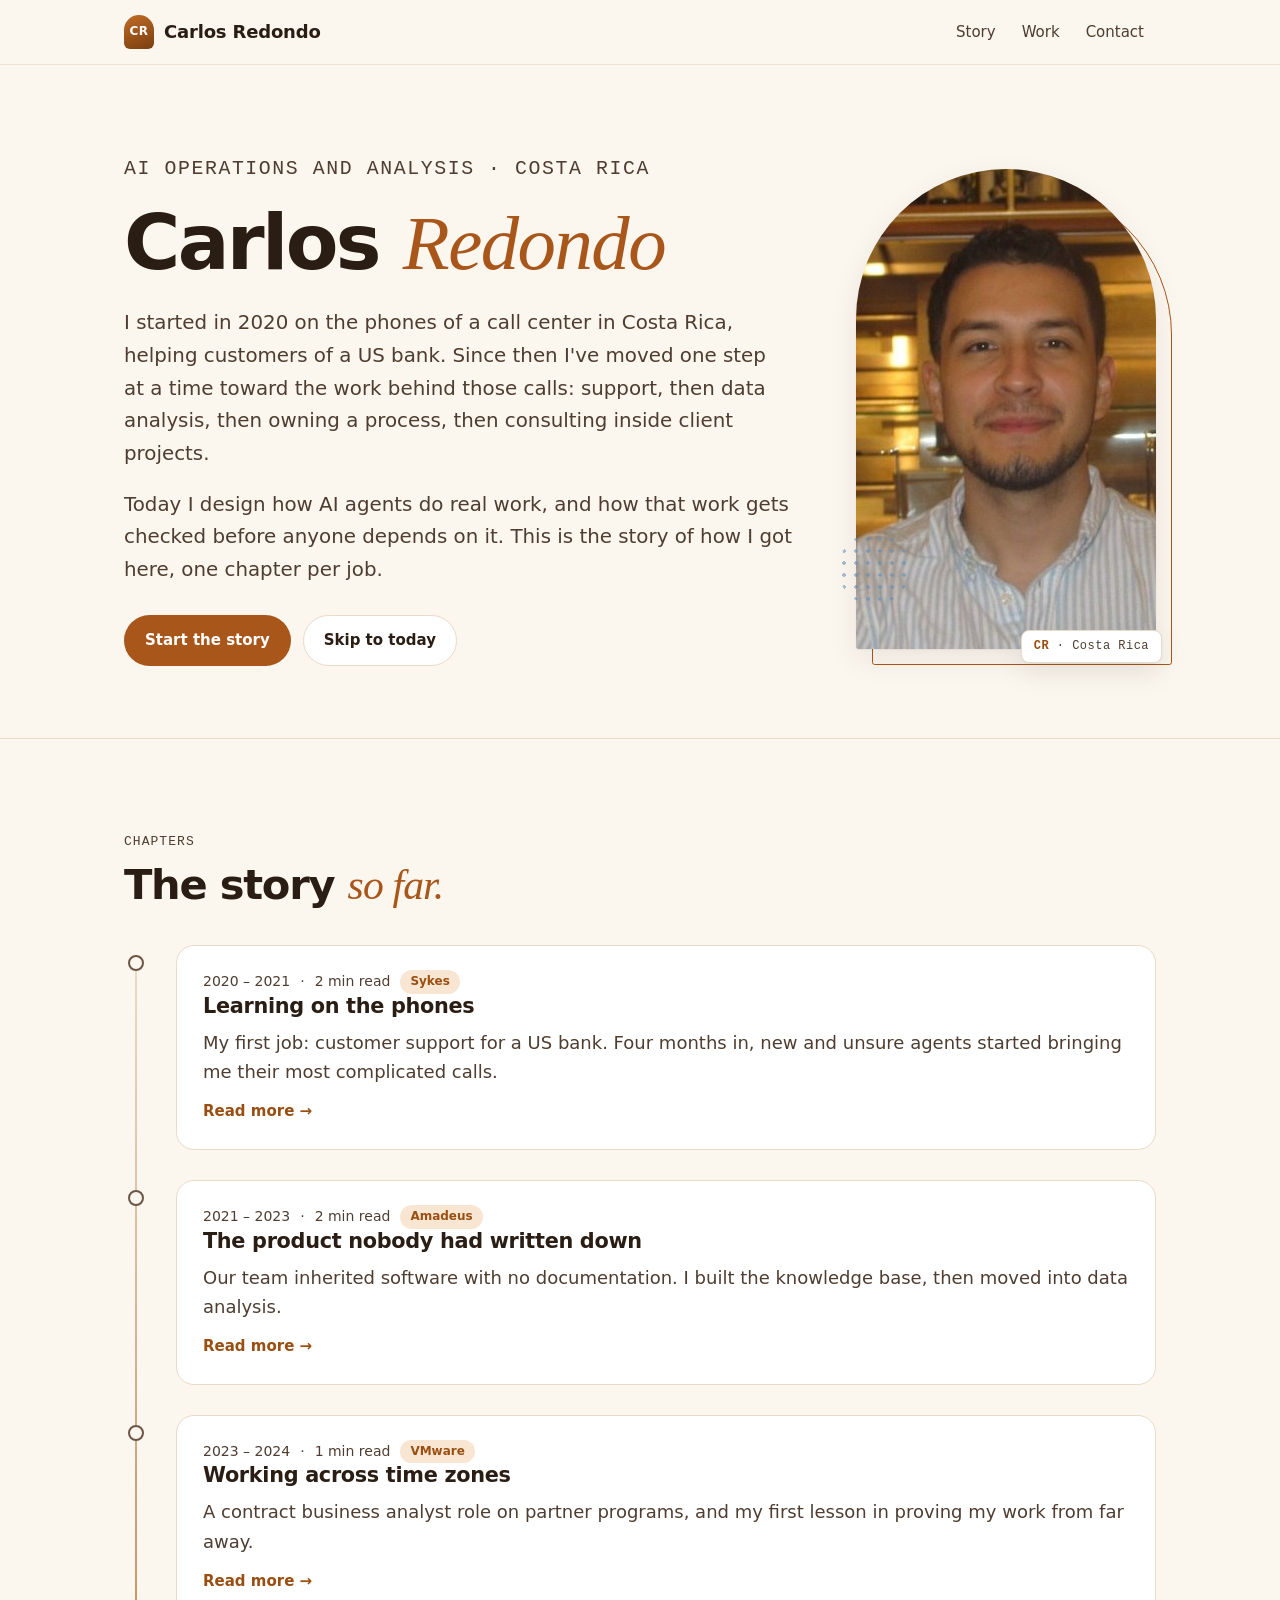
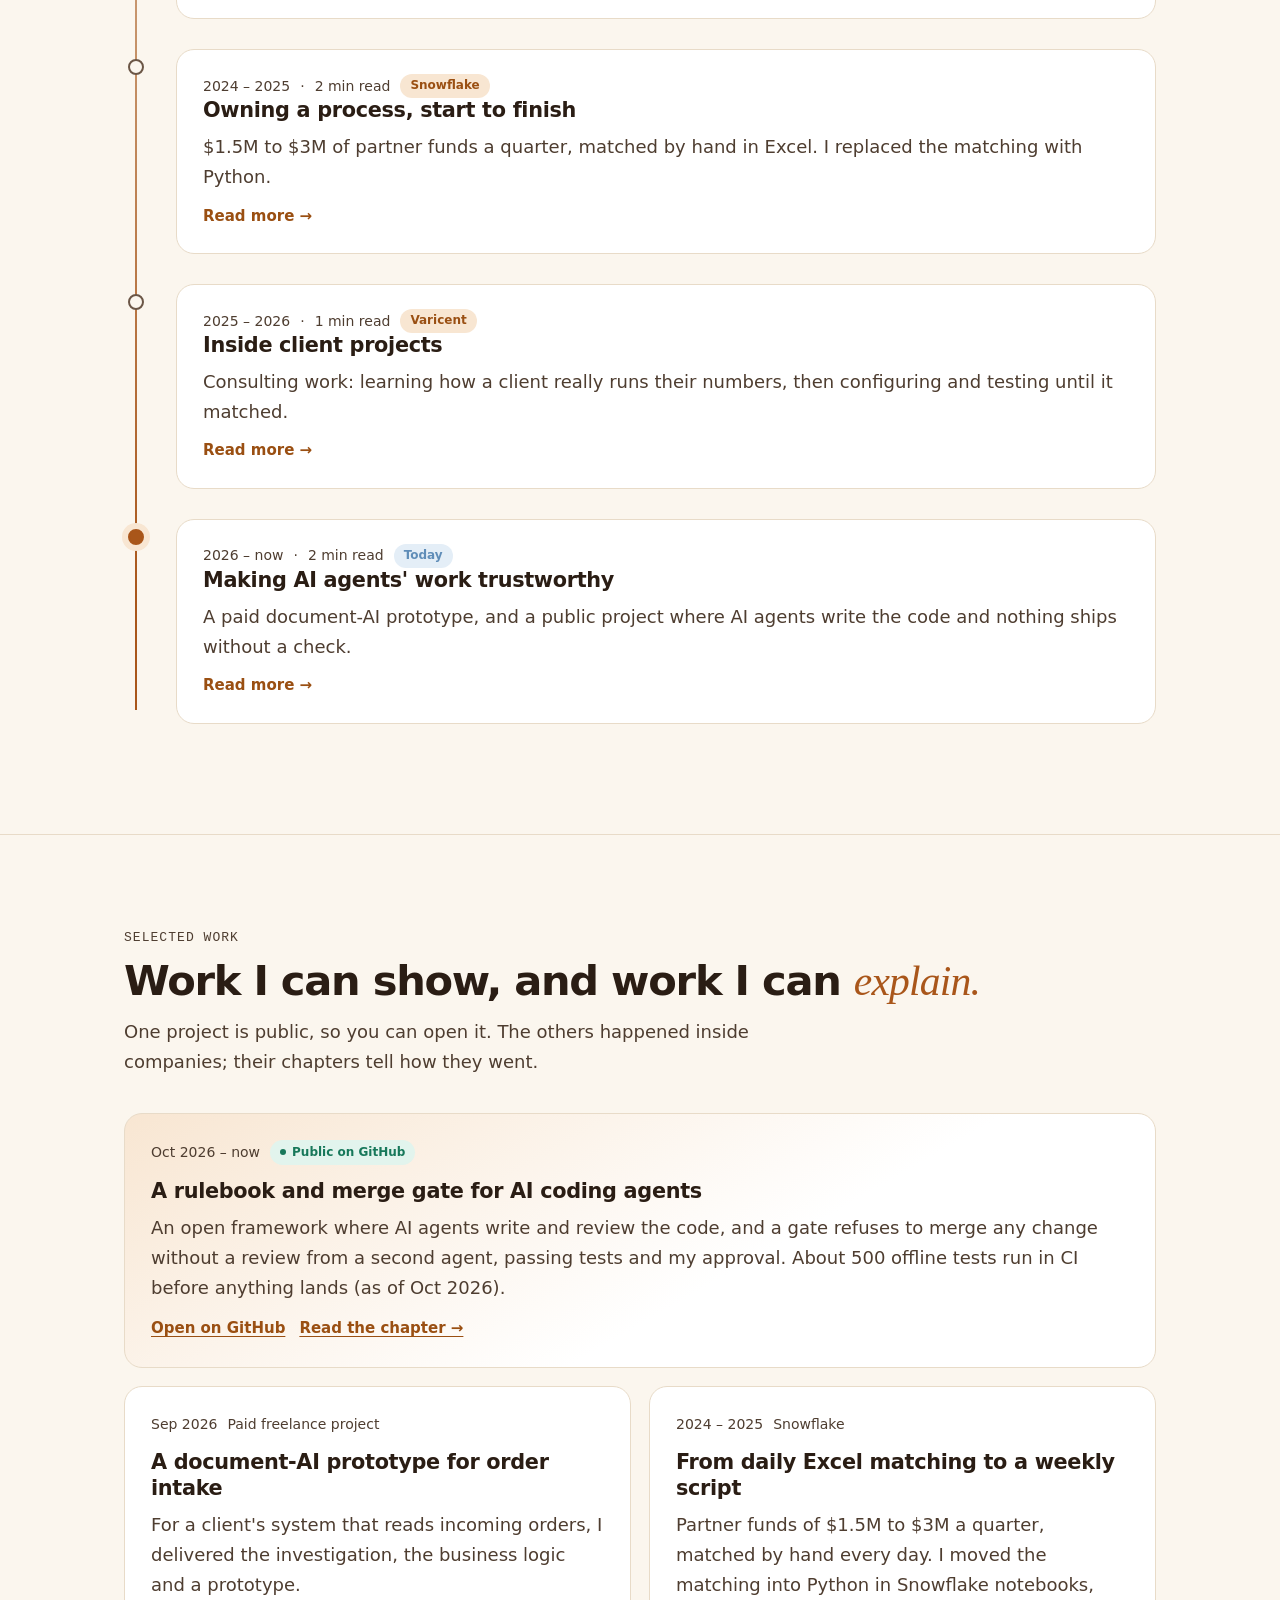
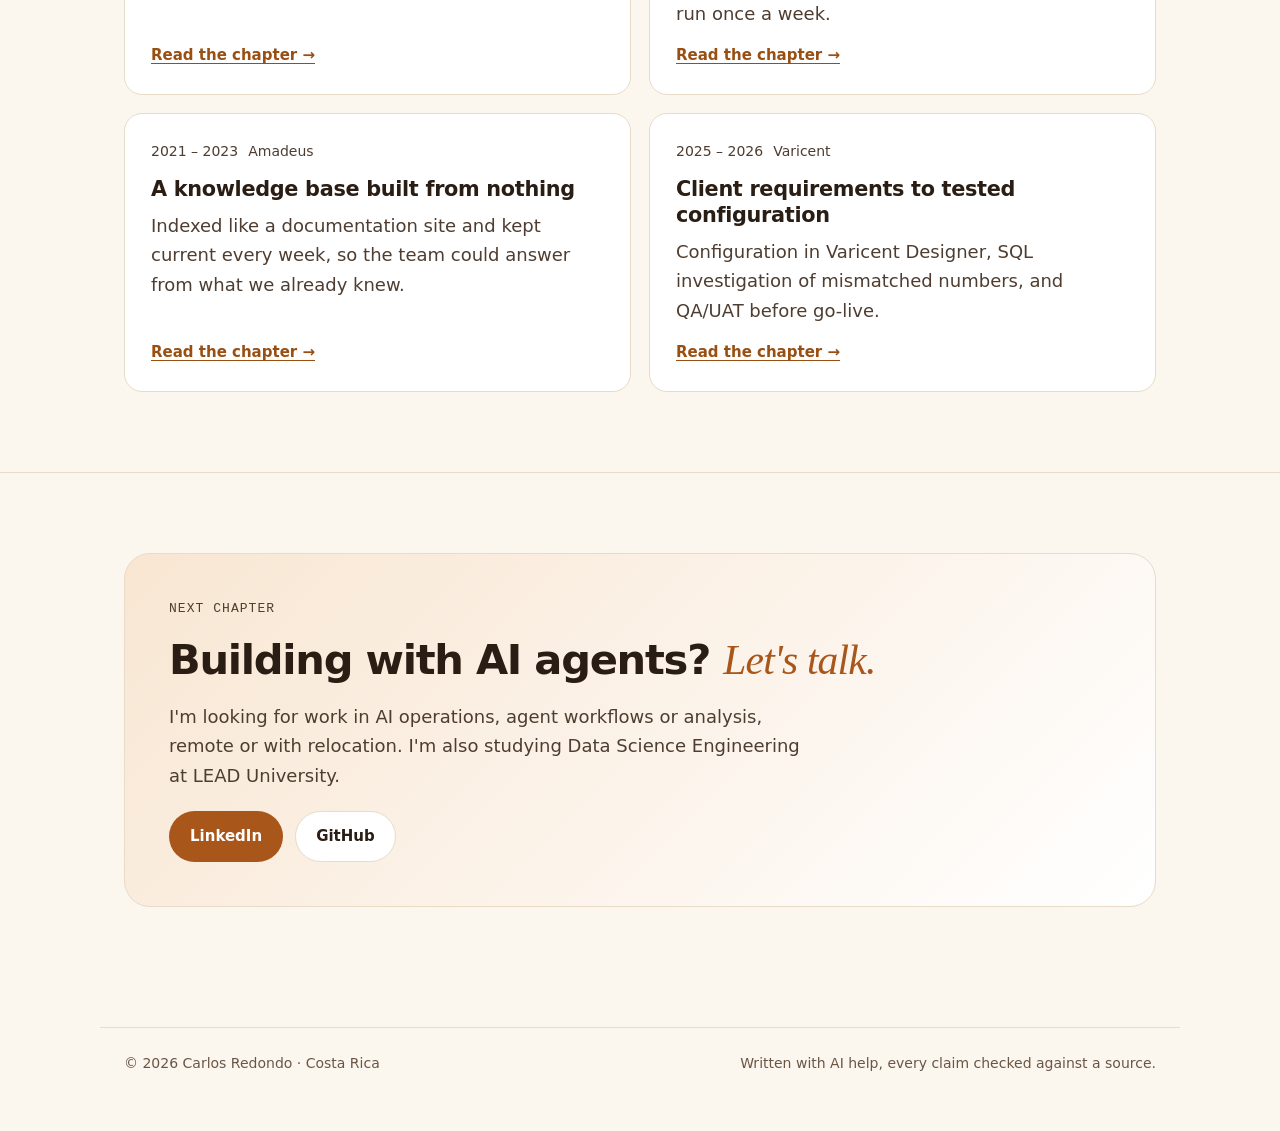
==== commit ae1a8e77: "Story format: six chapters, arch portrait Co-Authored-By: Claude Opus 5.5 <noreply@anthropic.com>" ====
--- a/index.html
+++ b/index.html
@@ -4,670 +4,157 @@
 <meta charset="utf-8">
 <meta name="viewport" content="width=device-width, initial-scale=1">
 <title>Carlos Redondo · AI operations and analysis</title>
-<meta name="description" content="Carlos Redondo: AI operations and agent workflows, built on analyst, operations and consulting work. Costa Rica based, remote-compatible.">
+<meta name="description" content="Carlos Redondo: from a call center in Costa Rica to AI operations. The story so far, one chapter per job.">
 <meta name="color-scheme" content="light dark">
+<link rel="stylesheet" href="style.css">
 <!--
-  Portfolio of Carlos Alberto Redondo Alvarado.
-  Signed: Writer (Claude), 2026-10-30. Draft for Carlos to review; nothing is published.
-  Every claim carries its evidence IDs in a data-evidence attribute (career-agent-hq/evidence/E-###).
+  Personal site of Carlos Alberto Redondo Alvarado. Story format: one chapter page per job in story/.
+  Signed: Claudio · Career PM (Claude), 2026-10-30.
+  Every claim carries its sources in a data-evidence attribute: career-agent-hq/evidence/E-### or lake/companies/<file>.
   Self-contained: no external fonts, scripts, images, trackers or network requests.
 -->
-<style>
-:root{
-  --bg:#fbf6ee;
-  --bg-2:#f3eadc;
-  --surface:rgba(255,255,255,.74);
-  --surface-solid:#ffffff;
-  --line:#e8dbc8;
-  --ink:#2a1d14;
-  --ink-2:#4e3d30;
-  --ink-3:#6b5646;
-  --accent:#a9561a;
-  --accent-ink:#9a4f12;
-  --accent-soft:#f8e6d2;
-  --coral:#a3531a;
-  --coral-soft:#f8e6d2;
-  --coral-ring:#e39b4c;
-  --sky:#7fa8cf;
-  --sky-soft:#e4eef7;
-  --glow:rgba(240,170,90,.42);
-  --ok:#17785a;
-  --ok-soft:#e2f4ed;
-  --warn:#7a5200;
-  --warn-soft:#fbf0d9;
-  --blob-1:#f5c27a;
-  --blob-2:#cfe0f0;
-  --blob-3:#f0d9b5;
-  --shadow:0 1px 2px rgba(42,29,20,.05),0 8px 30px rgba(42,29,20,.07);
-  --radius:20px;
-  --sans:ui-sans-serif,system-ui,-apple-system,"Segoe UI",Roboto,"Helvetica Neue",Arial,sans-serif;
-  --serif:ui-serif,"Iowan Old Style","Palatino Linotype",Palatino,Georgia,serif;
-  --mono:ui-monospace,"SF Mono","Cascadia Mono","Segoe UI Mono",Consolas,monospace;
-}
-@media (prefers-color-scheme:dark){
-  :root:not([data-theme="light"]){
-    --bg:#17110c;
-    --bg-2:#1e1610;
-    --surface:rgba(34,25,19,.72);
-    --surface-solid:#221913;
-    --line:#3a2c21;
-    --ink:#f6ede0;
-    --ink-2:#dccbb6;
-    --ink-3:#b39d86;
-    --accent:#f0a35e;
-    --accent-ink:#f4b678;
-    --accent-soft:#3a2716;
-    --coral:#f0a35e;
-    --coral-soft:#3a2716;
-    --coral-ring:#e8913f;
-    --sky:#9dbddd;
-    --sky-soft:#1c2733;
-    --glow:rgba(240,163,94,.30);
-    --ok:#6fd3ad;
-    --ok-soft:#10302a;
-    --warn:#e9c27a;
-    --warn-soft:#342612;
-    --blob-1:#8a4e16;
-    --blob-2:#2d4459;
-    --blob-3:#6b4318;
-    --shadow:0 1px 2px rgba(0,0,0,.3),0 10px 30px rgba(0,0,0,.35);
-  }
-}
-*,*::before,*::after{box-sizing:border-box}
-html{scroll-behavior:smooth;-webkit-text-size-adjust:100%}
-body{margin:0;background:var(--bg);color:var(--ink);font-family:var(--sans);font-size:17px;line-height:1.6;overflow-x:hidden}
-img,svg{display:block;max-width:100%}
-a{color:var(--accent-ink);text-underline-offset:3px;text-decoration-thickness:1px}
-a:hover{text-decoration-thickness:2px}
-:focus-visible{outline:3px solid var(--accent);outline-offset:3px;border-radius:6px}
-.skip{position:absolute;left:16px;top:-60px;background:var(--surface-solid);color:var(--ink);padding:10px 16px;border-radius:10px;border:1px solid var(--line);z-index:100;font-weight:600}
-.skip:focus{top:12px}
-.wrap{width:100%;max-width:1160px;margin:0 auto;padding:0 24px}
-.sr{position:absolute;width:1px;height:1px;overflow:hidden;clip:rect(0 0 0 0);white-space:nowrap}
-
-/* Nav */
-header.top{position:sticky;top:0;z-index:50;backdrop-filter:saturate(1.4) blur(14px);-webkit-backdrop-filter:saturate(1.4) blur(14px);background:color-mix(in srgb,var(--bg) 78%,transparent);border-bottom:1px solid color-mix(in srgb,var(--line) 70%,transparent)}
-.nav{display:flex;align-items:center;justify-content:space-between;gap:16px;height:64px}
-.brand{font-weight:700;letter-spacing:-.01em;color:var(--ink);text-decoration:none;display:flex;align-items:center;gap:10px;white-space:nowrap}
-.mark{width:28px;height:28px;border-radius:9px;background:linear-gradient(135deg,#b8641f,#7a3f10);display:grid;place-items:center;color:#fff;font-size:13px;font-weight:800;letter-spacing:.02em}
-.nav ul{list-style:none;display:flex;gap:4px;margin:0;padding:0}
-.nav ul a{display:block;padding:8px 12px;border-radius:999px;color:var(--ink-2);text-decoration:none;font-size:15px}
-.nav ul a:hover{background:var(--accent-soft);color:var(--ink)}
-@media (max-width:820px){.nav ul li.opt{display:none}}
-@media (max-width:520px){.nav ul{gap:0}.nav ul a{padding:8px 8px;font-size:14px}.brand .full{display:none}}
-
-/* Hero */
-.hero{position:relative;padding:96px 0 72px;isolation:isolate;overflow:hidden}
-.orb{position:absolute;border-radius:50%;filter:blur(60px);opacity:.75;z-index:-1;will-change:transform}
-.orb.a{width:520px;height:520px;background:var(--blob-1);top:-160px;right:-120px;animation:drift 22s ease-in-out infinite alternate}
-.orb.b{width:420px;height:420px;background:var(--blob-2);top:120px;right:240px;animation:drift 28s ease-in-out infinite alternate-reverse}
-.orb.c{width:360px;height:360px;background:var(--blob-3);top:-60px;left:-160px;opacity:.45;animation:drift 32s ease-in-out infinite alternate}
-@keyframes drift{from{transform:translate3d(0,0,0) scale(1)}to{transform:translate3d(-40px,30px,0) scale(1.08)}}
-.glass{position:absolute;right:6%;top:72px;width:300px;height:300px;border-radius:36px;background:linear-gradient(145deg,rgba(255,255,255,.55),rgba(255,255,255,.08));border:1px solid rgba(255,255,255,.6);backdrop-filter:blur(8px);-webkit-backdrop-filter:blur(8px);transform:rotate(12deg);z-index:-1;box-shadow:var(--shadow)}
-@media (prefers-color-scheme:dark){:root:not([data-theme="light"]) .glass{background:linear-gradient(145deg,rgba(255,255,255,.12),rgba(255,255,255,.02));border-color:rgba(255,255,255,.14)}}
-@media (max-width:900px){.glass{display:none}}
-.eyebrow{display:inline-flex;flex-wrap:wrap;gap:8px;align-items:center;font-size:13px;letter-spacing:.08em;text-transform:uppercase;color:var(--ink-2);font-weight:600;margin:0 0 22px}
-.eyebrow .dot{width:6px;height:6px;border-radius:50%;background:var(--sky)}
-h1{font-size:clamp(2.6rem,7.2vw,5.6rem);line-height:1.02;letter-spacing:-.035em;margin:0 0 26px;max-width:14ch;font-weight:750}
-h1 em{font-family:var(--serif);font-style:italic;font-weight:500;color:var(--coral);letter-spacing:-.02em}
-.lede{font-size:clamp(1.08rem,1.9vw,1.3rem);color:var(--ink-2);max-width:60ch;margin:0 0 34px}
-.cta{display:flex;flex-wrap:wrap;gap:12px}
-.btn{display:inline-flex;align-items:center;gap:8px;padding:13px 20px;border-radius:999px;font-weight:600;text-decoration:none;font-size:15px;border:1px solid transparent;transition:transform .2s ease,box-shadow .2s ease}
-.btn.primary{background:var(--accent);color:#fff}
-@media (prefers-color-scheme:dark){:root:not([data-theme="light"]) .btn.primary{color:#17110c}}
-.btn.ghost{background:var(--surface);border-color:var(--line);color:var(--ink)}
-.btn:hover{transform:translateY(-1px);box-shadow:var(--shadow)}
-.stats{display:grid;grid-template-columns:repeat(4,minmax(0,1fr));gap:14px;margin-top:64px}
-.stat{background:var(--surface);border:1px solid var(--line);border-radius:18px;padding:18px 20px;backdrop-filter:blur(10px);-webkit-backdrop-filter:blur(10px)}
-.stat b{display:block;font-size:clamp(1.5rem,2.6vw,2rem);letter-spacing:-.02em;line-height:1.15}
-.stat span{display:block;font-size:14px;color:var(--ink-3);margin-top:4px;line-height:1.4}
-@media (max-width:900px){.stats{grid-template-columns:repeat(2,minmax(0,1fr))}}
-
-/* Sections */
-section.block{padding:88px 0;border-top:1px solid var(--line);scroll-margin-top:72px}
-.head{display:grid;grid-template-columns:180px 1fr;gap:24px;margin-bottom:44px;align-items:baseline}
-.num{font-family:var(--mono);font-size:14px;color:var(--coral);letter-spacing:.06em}
-h2{font-size:clamp(1.9rem,4vw,3rem);letter-spacing:-.03em;line-height:1.08;margin:0;font-weight:720}
-.head p{grid-column:2;margin:12px 0 0;color:var(--ink-2);max-width:62ch}
-@media (max-width:720px){.head{grid-template-columns:1fr;gap:8px}.head p{grid-column:1}}
-h3{font-size:1.3rem;letter-spacing:-.015em;line-height:1.25;margin:0 0 10px}
-
-.cards{display:grid;grid-template-columns:repeat(3,minmax(0,1fr));gap:18px}
-@media (max-width:900px){.cards{grid-template-columns:1fr}}
-.card{background:var(--surface-solid);border:1px solid var(--line);border-radius:var(--radius);padding:28px;box-shadow:var(--shadow)}
-.card .ico{width:44px;height:44px;border-radius:12px;background:var(--accent-soft);color:var(--accent-ink);display:grid;place-items:center;margin-bottom:18px}
-.card p{color:var(--ink-2);margin:0 0 14px}
-.chips{display:flex;flex-wrap:wrap;gap:6px;margin:0;padding:0;list-style:none}
-.chips li{font-size:13px;padding:4px 10px;border-radius:999px;background:var(--bg-2);color:var(--ink-2);border:1px solid var(--line)}
-
-/* Case studies */
-.cases{display:grid;gap:18px}
-.case{display:grid;grid-template-columns:200px 1fr;gap:28px;background:var(--surface-solid);border:1px solid var(--line);border-radius:var(--radius);padding:32px;box-shadow:var(--shadow);position:relative}
-.case.feature{background:linear-gradient(160deg,var(--accent-soft),var(--surface-solid) 55%)}
-@media (max-width:760px){.case{grid-template-columns:1fr;gap:12px;padding:24px}}
-.case .meta{font-size:14px;color:var(--ink-3);display:flex;flex-direction:column;gap:10px}
-.case .idx{font-family:var(--mono);font-size:13px;color:var(--accent-ink)}
-.case .role{font-weight:600;color:var(--ink)}
-.case ul.pts{margin:14px 0 0;padding-left:20px;color:var(--ink-2)}
-.case ul.pts li{margin:6px 0}
-.case p.sum{color:var(--ink-2);margin:0}
-.case .foot{display:flex;flex-wrap:wrap;gap:10px;align-items:center;margin-top:18px}
-.tag{display:inline-flex;align-items:center;gap:6px;font-size:12px;font-weight:600;letter-spacing:.02em;padding:4px 10px;border-radius:999px;border:1px solid transparent;width:fit-content}
-.tag::before{content:"";width:6px;height:6px;border-radius:50%;background:currentColor}
-.tag.v{background:var(--ok-soft);color:var(--ok)}
-.tag.s{background:var(--warn-soft);color:var(--warn)}
-.legend{display:flex;flex-wrap:wrap;gap:14px;align-items:center;font-size:14px;color:var(--ink-3);margin:-20px 0 28px}
-.who{font-size:14px;color:var(--ink-3);border-left:3px solid var(--sky);padding:2px 0 2px 12px;margin:16px 0 0}
-
-/* Timeline */
-.tl{list-style:none;margin:0;padding:0;position:relative}
-.tl::before{content:"";position:absolute;left:180px;top:6px;bottom:6px;width:1px;background:var(--line)}
-.tl li{display:grid;grid-template-columns:180px 1fr;gap:36px;padding:0 0 34px;position:relative}
-.tl li::after{content:"";position:absolute;left:175px;top:8px;width:11px;height:11px;border-radius:50%;background:var(--surface-solid);border:2px solid var(--coral-ring)}
-.tl .when{font-family:var(--mono);font-size:13px;color:var(--ink-3);padding-top:4px;text-align:right;padding-right:24px}
-.tl h3{font-size:1.15rem;margin:0}
-.tl .org{color:var(--accent-ink);font-weight:600}
-.tl p{margin:6px 0 0;color:var(--ink-2)}
-@media (max-width:720px){
-  .tl::before{left:5px}
-  .tl li{grid-template-columns:1fr;gap:4px;padding-left:28px}
-  .tl li::after{left:0}
-  .tl .when{text-align:left;padding:0}
-}
-
-/* Skills */
-.skills{display:grid;grid-template-columns:repeat(3,minmax(0,1fr));gap:18px}
-@media (max-width:900px){.skills{grid-template-columns:1fr}}
-.skills .card h3{font-size:1.05rem;margin-bottom:14px}
-.skills ul{list-style:none;margin:0;padding:0}
-.skills li{display:flex;justify-content:space-between;gap:12px;padding:9px 0;border-bottom:1px solid var(--line);font-size:15px}
-.skills li:last-child{border-bottom:0}
-.skills li small{color:var(--ink-3);font-size:13px;text-align:right}
-
-.two{display:grid;grid-template-columns:repeat(2,minmax(0,1fr));gap:18px}
-@media (max-width:760px){.two{grid-template-columns:1fr}}
-.kv{list-style:none;margin:0;padding:0}
-.kv li{padding:12px 0;border-bottom:1px solid var(--line)}
-.kv li:last-child{border-bottom:0}
-.kv b{display:block}
-.kv span{color:var(--ink-3);font-size:15px}
-
-/* Principles */
-.principles{display:grid;grid-template-columns:repeat(2,minmax(0,1fr));gap:18px;counter-reset:p}
-@media (max-width:760px){.principles{grid-template-columns:1fr}}
-.principle{padding:26px 28px;border-radius:var(--radius);border:1px solid var(--line);background:var(--surface-solid)}
-.principle h3{display:flex;gap:12px;align-items:baseline}
-.principle h3::before{counter-increment:p;content:counter(p,decimal-leading-zero);font-family:var(--mono);font-size:13px;color:var(--coral);font-weight:500}
-.principle p{margin:0;color:var(--ink-2)}
-
-/* Contact */
-.contact{border-radius:28px;padding:48px;background:linear-gradient(135deg,var(--accent-soft),var(--surface-solid));border:1px solid var(--line);position:relative;overflow:hidden}
-@media (max-width:600px){.contact{padding:28px 22px}}
-.contact h2{max-width:18ch}
-.contact p{color:var(--ink-2);max-width:56ch}
-.links{display:flex;flex-wrap:wrap;gap:12px;margin-top:22px}
-.placeholder{font-size:13px;color:var(--warn);background:var(--warn-soft);padding:8px 12px;border-radius:10px;margin-top:18px;display:inline-block}
-
-footer{padding:40px 0 56px;color:var(--ink-3);font-size:14px}
-footer .row{display:flex;flex-wrap:wrap;justify-content:space-between;gap:12px;border-top:1px solid var(--line);padding-top:24px}
-
-/* Motion */
-.reveal{opacity:0;transform:translateY(14px);transition:opacity .7s ease,transform .7s ease}
-.reveal.in{opacity:1;transform:none}
-.no-js .reveal{opacity:1;transform:none}
-@media (prefers-reduced-motion:reduce){
-  html{scroll-behavior:auto}
-  .orb{animation:none}
-  .reveal{opacity:1;transform:none;transition:none}
-  .btn{transition:none}
-}
-@media (max-width:420px){
-  body{font-size:16px}
-  .wrap{padding:0 16px}
-  .hero{padding:64px 0 56px}
-  section.block{padding:64px 0}
-  .card,.principle{padding:22px}
-  .stat{padding:14px 14px}
-  .stats{gap:10px}
-}
-
-/* Pass 2: portrait hero, profile, notes */
-.hero-grid{display:grid;grid-template-columns:minmax(0,300px) minmax(0,1fr);gap:56px;align-items:center}
-@media (max-width:860px){.hero-grid{grid-template-columns:1fr;gap:28px}}
-.portrait{margin:0;position:relative;width:min(300px,70vw);aspect-ratio:1;border-radius:50%;padding:8px;background:conic-gradient(from 210deg,var(--coral-ring),#f3c98b,var(--sky),#f3c98b,var(--coral-ring))}
-.portrait::before{content:"";position:absolute;inset:-28%;border-radius:50%;background:radial-gradient(circle,var(--glow) 0%,transparent 68%);z-index:-1;pointer-events:none}
-.portrait::after{content:"";position:absolute;inset:-14px;border-radius:50%;border:1px dashed color-mix(in srgb,var(--sky) 60%,transparent);pointer-events:none}
-.portrait .ph,.portrait img{width:100%;height:100%;border-radius:50%;object-fit:cover;display:block;background:var(--surface-solid);border:6px solid var(--bg)}
-.portrait .ph{color:var(--ink-3)}
-.portrait figcaption{position:absolute;left:50%;bottom:-6px;transform:translateX(-50%);font-size:12px;font-weight:600;white-space:nowrap;padding:4px 10px;border-radius:999px;background:var(--warn-soft);color:var(--warn)}
-@media (max-width:860px){.portrait{width:180px}}
-@media (max-width:520px){.titleline .sep{display:none}.titleline{flex-direction:column;align-items:flex-start;gap:2px}}
-.hello{font-family:"Segoe Print","Bradley Hand","Chalkboard SE",var(--serif);font-size:clamp(1.15rem,2vw,1.4rem);color:var(--coral);margin:0 0 6px;font-weight:600}
-.hero h1{font-size:clamp(2.8rem,7vw,5.4rem);max-width:none;margin:0 0 10px}
-.titleline{font-size:clamp(1.05rem,1.8vw,1.25rem);font-weight:600;color:var(--ink);margin:0 0 22px;display:flex;flex-wrap:wrap;gap:6px 12px;align-items:center}
-.titleline .sep{width:5px;height:5px;border-radius:50%;background:var(--sky)}
-.titleline .loc{color:var(--ink-3);font-weight:500}
-.motto{font-family:var(--serif);font-style:italic;color:var(--ink-3);margin:-14px 0 26px}
-.hero .lede{margin-bottom:24px}
-.lede em{font-family:var(--serif);font-style:italic;color:var(--coral)}
-
-.profile{display:grid;grid-template-columns:minmax(0,300px) minmax(0,1fr);gap:56px}
-@media (max-width:860px){.profile{grid-template-columns:1fr;gap:28px}}
-.profile .id h3{font-size:1.6rem;letter-spacing:-.02em;margin:0}
-.profile .id .t{color:var(--ink-2);margin:4px 0 22px}
-.facts{list-style:none;margin:0;padding:0;border-top:1px solid var(--line)}
-.facts li{padding:12px 0;border-bottom:1px solid var(--line);font-size:15px;display:grid;grid-template-columns:96px 1fr;gap:12px}
-.facts b{font-weight:600;color:var(--ink-3);font-size:13px;text-transform:uppercase;letter-spacing:.06em;padding-top:2px}
-.bio{columns:2 300px;column-gap:44px;color:var(--ink-2)}
-.bio p{margin:0 0 18px;break-inside:avoid}
-.bio p:first-child{color:var(--ink)}
-.path{list-style:none;margin:30px 0 0;padding:0;display:flex;flex-wrap:wrap;gap:8px;align-items:center}
-.path li{font-size:14px;padding:6px 12px;border-radius:999px;border:1px solid var(--line);background:var(--surface-solid);color:var(--ink-2)}
-.path li b{color:var(--ink);font-weight:600}
-.path li.now{border-color:var(--coral-ring);background:var(--coral-soft);color:var(--coral)}
-.path li.now b{color:var(--coral)}
-.path li.arr{border:0;background:none;padding:0 2px;color:var(--ink-3)}
-
-.notes{display:grid;grid-template-columns:repeat(3,minmax(0,1fr));gap:18px}
-@media (max-width:900px){.notes{grid-template-columns:1fr}}
-.note{position:relative;padding:26px 26px 22px;border-radius:var(--radius);background:var(--surface-solid);border:1px dashed var(--line)}
-.note .soon{display:inline-block;font-size:12px;font-weight:600;padding:3px 10px;border-radius:999px;background:var(--coral-soft);color:var(--coral);margin-bottom:14px}
-.note h3{font-size:1.12rem}
-.note p{margin:0;color:var(--ink-2);font-size:15px}
-@media print{.orb,.glass,header.top{display:none}.reveal{opacity:1;transform:none}}
-</style>
 </head>
-<body class="no-js">
+<body>
 <a class="skip" href="#main">Skip to content</a>
 
 <header class="top">
   <nav class="wrap nav" aria-label="Main">
-    <a class="brand" href="#top"><span class="mark" aria-hidden="true">CR</span><span>Carlos <span class="full">Redondo</span></span></a>
+    <a class="brand" href="./"><span class="mark" aria-hidden="true">CR</span><span>Carlos <span class="full">Redondo</span></span></a>
     <ul>
-      <li class="opt"><a href="#profile">Profile</a></li>
+      <li><a href="#story">Story</a></li>
       <li><a href="#work">Work</a></li>
-      <li class="opt"><a href="#notes">Notes</a></li>
-      <li><a href="#experience">Experience</a></li>
-      <li class="opt"><a href="#skills">Skills</a></li>
       <li><a href="#contact">Contact</a></li>
     </ul>
   </nav>
 </header>
 
 <main id="main">
-  <!-- HERO -->
-  <section class="hero" id="top" aria-labelledby="hero-title">
-    <div class="orb a" aria-hidden="true"></div>
-    <div class="orb b" aria-hidden="true"></div>
-    <div class="orb c" aria-hidden="true"></div>
-    <div class="wrap">
-      <div class="hero-grid">
-        <!-- PHOTO SLOT (Carlos): replace the whole <svg class="ph">...</svg> line with
-             <img src="carlos.jpg" alt="Portrait of Carlos Redondo" width="600" height="600">
-             (a square photo saved next to index.html), then delete the <figcaption> line. -->
-        <figure class="portrait">
-          <img src="carlos.jpg" alt="Portrait of Carlos Redondo, smiling, in a striped shirt" width="600" height="600">
-        </figure>
-        <div>
-          <h1 id="hero-title">Carlos Redondo</h1>
-          <p class="titleline">AI operations and analysis <span class="sep" aria-hidden="true"></span> <span class="loc">Costa Rica, open to remote roles</span></p>
-          <p class="lede" data-evidence="E-052 E-028 E-031 E-010 decisions-2026-10-27">
-            I direct AI agents, and I make sure their work gets <em>checked</em> before anyone relies on it. I got here the long way: about 3 years of customer and technical support, then 2+ years of analyst, operations and consulting work at Snowflake, Varicent, VMware and Amadeus. These days I set the goals for Claude and Codex agents, make the decisions and approve every change. They write much of the code; I make sure it has been reviewed and tested first.
-          </p>
-          <div class="cta">
-            <a class="btn primary" href="#work">See selected work</a>
-            <a class="btn ghost" href="https://github.com/CarlitosRed/agent-orchestration" rel="noopener">Open the public framework</a>
-          </div>
+  <section class="intro" aria-labelledby="hero-title">
+    <div class="wrap intro-grid">
+      <div>
+        <p class="kicker">AI operations and analysis · Costa Rica</p>
+        <h1 id="hero-title">Carlos <em>Redondo</em></h1>
+        <p data-evidence="E-052 lake:sykes-foundever">I started in 2020 on the phones of a call center in Costa Rica, helping customers of a US bank. Since then I've moved one step at a time toward the work behind those calls: support, then data analysis, then owning a process, then consulting inside client projects.</p>
+        <p data-evidence="E-028 E-029 E-051">Today I design how AI agents do real work, and how that work gets checked before anyone depends on it. This is the story of how I got here, one chapter per job.</p>
+        <div class="links">
+          <a class="btn primary" href="story/1-the-phones.html">Start the story</a>
+          <a class="btn ghost" href="story/6-directing-agents.html">Skip to today</a>
         </div>
       </div>
-      <div class="stats" role="list">
-        <div class="stat" role="listitem" data-evidence="E-010 decisions-2026-10-27"><b>$1.5M–$3M</b><span>partner cloud funds per quarter, in a process I owned at Snowflake</span></div>
-        <div class="stat" role="listitem" data-evidence="E-030"><b>~500</b><span>offline tests that must pass in CI before a change merges (Oct 2026)</span></div>
-        <div class="stat" role="listitem" data-evidence="E-034"><b>29</b><span>written rules, each with a named enforcer (as of 2026-10-21)</span></div>
-        <div class="stat" role="listitem" data-evidence="E-027"><b>11</b><span>tagged framework releases (as of 2026-10-26)</span></div>
-      </div>
+      <figure class="arch">
+        <img src="carlos-portrait.jpg" alt="Portrait of Carlos Redondo, smiling, in a striped shirt" width="360" height="480">
+        <figcaption><b>CR</b> · Costa Rica</figcaption>
+      </figure>
     </div>
   </section>
 
-  <!-- 01 PROFILE -->
-  <section class="block" id="profile" aria-labelledby="profile-title">
+  <section class="block" id="story" aria-labelledby="story-title">
     <div class="wrap">
-      <div class="head reveal">
-        <span class="num">01 / Profile</span>
-        <h2 id="profile-title">The short version.</h2>
+      <div class="sec-head">
+        <p class="kicker">Chapters</p>
+        <h2 id="story-title">The story <em>so far.</em></h2>
       </div>
-      <div class="profile">
-        <div class="id reveal">
-          <h3>Carlos Redondo</h3>
-          <p class="t">AI operations and analysis</p>
-          <ul class="facts">
-            <li><b>Now</b><span data-evidence="E-028">Program Owner, AI agent workflows (independent)</span></li>
-            <li><b>Based</b><span>Costa Rica, remote</span></li>
-            <li><b>Languages</b><span data-evidence="E-041 E-040">Spanish (native), English (B2)</span></li>
-            <li><b>Studying</b><span data-evidence="E-045">Data Science Engineering, LEAD University (in progress)</span></li>
-          </ul>
-        </div>
-        <div class="reveal">
-          <div class="bio">
-            <p data-evidence="E-027 E-028 E-029 E-030 E-031">Carlos Redondo directs teams of AI agents from two vendors, Claude and Codex, as Program Owner of a public governance framework for AI coding agents. He sets the goals and constraints, makes the recorded decisions and gives the final approval on each change. The agents write the code; every change passes a merge gate, a review by the other vendor and about 500 offline tests before it lands.</p>
-            <p data-evidence="E-009 E-048 E-022">Before that, Carlos was a Business Consultant at Varicent from August 2025 to May 2026, working inside client implementations on requirements, configuration in Varicent Designer, SQL investigation and QA/UAT.</p>
-            <p data-evidence="E-010 E-012 E-018 E-049 decisions-2026-10-27">From January 2024 to May 2025 he was Partner Process Specialist at Snowflake, where he owned the monthly partner cloud-funds process, $1.5M to $3M a quarter, and replaced its manual Excel matching with Python and Snowflake notebooks. Earlier he was a contract Business Analyst at VMware.</p>
-            <p data-evidence="E-052 E-050">He began in customer and technical support at Sykes and Amadeus, about three years in all, then moved into a Data Analyst role at Amadeus, where he built the team's knowledge base.</p>
-            <p data-evidence="E-045 E-046">Carlos is studying Data Science Engineering at LEAD University (in progress) and holds the Cisco Networking Academy IT Essentials certificate.</p>
-          </div>
-          <ol class="path" aria-label="Career path">
-            <li data-evidence="E-052"><b>2020</b> Sykes</li><li class="arr" aria-hidden="true">→</li>
-            <li data-evidence="E-052"><b>2021</b> Amadeus</li><li class="arr" aria-hidden="true">→</li>
-            <li data-evidence="E-049"><b>2023</b> VMware</li><li class="arr" aria-hidden="true">→</li>
-            <li data-evidence="E-010"><b>2024</b> Snowflake</li><li class="arr" aria-hidden="true">→</li>
-            <li data-evidence="E-009"><b>2025</b> Varicent</li><li class="arr" aria-hidden="true">→</li>
-            <li class="now" data-evidence="E-028 E-051"><b>2026</b> AI agent workflows</li>
-          </ol>
-        </div>
-      </div>
+      <ol class="chapters">
+        <li class="chapter" data-evidence="E-052 lake:sykes-foundever">
+          <a class="card" href="story/1-the-phones.html">
+            <p class="meta"><span>2020 – 2021</span><span aria-hidden="true">·</span><span>2 min read</span><span class="pill">Sykes</span></p>
+            <h3>Learning on the phones</h3>
+            <p>My first job: customer support for a US bank. Four months in, new and unsure agents started bringing me their most complicated calls.</p>
+            <span class="more">Read more →</span>
+          </a>
+        </li>
+        <li class="chapter" data-evidence="E-050 E-052 E-012 lake:amadeus">
+          <a class="card" href="story/2-the-knowledge-base.html">
+            <p class="meta"><span>2021 – 2023</span><span aria-hidden="true">·</span><span>2 min read</span><span class="pill">Amadeus</span></p>
+            <h3>The product nobody had written down</h3>
+            <p>Our team inherited software with no documentation. I built the knowledge base, then moved into data analysis.</p>
+            <span class="more">Read more →</span>
+          </a>
+        </li>
+        <li class="chapter" data-evidence="E-049 E-043 lake:vmware">
+          <a class="card" href="story/3-across-time-zones.html">
+            <p class="meta"><span>2023 – 2024</span><span aria-hidden="true">·</span><span>1 min read</span><span class="pill">VMware</span></p>
+            <h3>Working across time zones</h3>
+            <p>A contract business analyst role on partner programs, and my first lesson in proving my work from far away.</p>
+            <span class="more">Read more →</span>
+          </a>
+        </li>
+        <li class="chapter" data-evidence="E-010 E-011 E-012 E-016 E-018 lake:snowflake">
+          <a class="card" href="story/4-owning-a-process.html">
+            <p class="meta"><span>2024 – 2025</span><span aria-hidden="true">·</span><span>2 min read</span><span class="pill">Snowflake</span></p>
+            <h3>Owning a process, start to finish</h3>
+            <p>$1.5M to $3M of partner funds a quarter, matched by hand in Excel. I replaced the matching with Python.</p>
+            <span class="more">Read more →</span>
+          </a>
+        </li>
+        <li class="chapter" data-evidence="E-009 E-022 E-048 lake:varicent">
+          <a class="card" href="story/5-inside-client-projects.html">
+            <p class="meta"><span>2025 – 2026</span><span aria-hidden="true">·</span><span>1 min read</span><span class="pill">Varicent</span></p>
+            <h3>Inside client projects</h3>
+            <p>Consulting work: learning how a client really runs their numbers, then configuring and testing until it matched.</p>
+            <span class="more">Read more →</span>
+          </a>
+        </li>
+        <li class="chapter now" data-evidence="E-027 E-028 E-029 E-030 E-031 E-051">
+          <a class="card" href="story/6-directing-agents.html">
+            <p class="meta"><span>2026 – now</span><span aria-hidden="true">·</span><span>2 min read</span><span class="pill sky">Today</span></p>
+            <h3>Making AI agents' work trustworthy</h3>
+            <p>A paid document-AI prototype, and a public project where AI agents write the code and nothing ships without a check.</p>
+            <span class="more">Read more →</span>
+          </a>
+        </li>
+      </ol>
     </div>
   </section>
 
-  <!-- 01 SELECTED WORK -->
   <section class="block" id="work" aria-labelledby="work-title">
     <div class="wrap">
-      <div class="head reveal">
-        <span class="num">02 / Selected work</span>
-        <h2 id="work-title">Work I can show, and work I can explain.</h2>
-        <p>Each item says how sure you can be. Green means you can check it in a public repo. Amber means I'm telling you: ask me and I'll explain or point you to what I can share.</p>
+      <div class="sec-head">
+        <p class="kicker">Selected work</p>
+        <h2 id="work-title">Work I can show, and work I can <em>explain.</em></h2>
+        <p>One project is public, so you can open it. The others happened inside companies; their chapters tell how they went.</p>
       </div>
-      <div class="legend reveal" aria-label="Evidence key">
-        <span class="tag v">Checkable in public</span>
-        <span class="tag s">Self-reported</span>
-      </div>
-
-      <div class="cases">
-        <article class="case feature reveal" data-evidence="E-027 E-028 E-029 E-030 E-031 E-034">
-          <div class="meta">
-            <span class="idx">Case 01</span>
-            <span class="role">Program Owner</span>
-            <span>Oct 2026</span>
-            <span class="tag v">Checkable in public</span>
-          </div>
-          <div>
-            <h3>A public governance framework for teams of AI coding agents</h3>
-            <p class="sum">When two AI vendors' agents write and review each other's code, someone has to decide what "done" means and make it hard to skip. I directed Claude and Codex agents to build that system: roles, a merge gate, a review loop, a rules register and a log of process failures.</p>
-            <ul class="pts">
-              <li data-evidence="E-029">A merge gate that refuses to merge without a tier label, required evidence in the pull request, a review from the other vendor at the exact commit, the owner's approval, and a secrets scan.</li>
-              <li data-evidence="E-031">Cross-vendor review (Claude writes, Codex reviews) caught real defects the author's own tests missed, including a silent data-corruption bug and a gap in CI trust.</li>
-              <li data-evidence="E-030">About 500 offline tests across 10 suites must pass in CI before any change can merge (as of Oct 2026).</li>
-              <li data-evidence="E-034 E-027">29 rules, each naming what enforces it, and a 29-row failure log with root cause and fix (as of 2026-10-21); 97 pull requests merged and 11 tagged releases (as of 2026-10-26).</li>
-            </ul>
-            <p class="who" data-evidence="E-028">My part (self-reported): I set the goals, made the recorded decisions and gave the final approval on each change. The agents wrote the code.</p>
-            <div class="foot"><a href="https://github.com/CarlitosRed/agent-orchestration" rel="noopener">github.com/CarlitosRed/agent-orchestration</a></div>
-          </div>
+      <div class="work">
+        <article class="feature" data-evidence="E-027 E-028 E-029 E-030 E-031 E-034">
+          <p class="meta"><span>Oct 2026 – now</span><span class="tag">Public on GitHub</span></p>
+          <h3>A rulebook and merge gate for AI coding agents</h3>
+          <p>An open framework where AI agents write and review the code, and a gate refuses to merge any change without a review from a second agent, passing tests and my approval. About 500 offline tests run in CI before anything lands (as of Oct 2026).</p>
+          <div class="foot"><a href="https://github.com/CarlitosRed/agent-orchestration" rel="noopener">Open on GitHub</a><a href="story/6-directing-agents.html">Read the chapter →</a></div>
         </article>
-
-        <article class="case reveal" data-evidence="E-051">
-          <div class="meta">
-            <span class="idx">Case 02</span>
-            <span class="role">Paid freelance project</span>
-            <span>Sep 2026</span>
-            <span class="tag s">Self-reported</span>
-          </div>
-          <div>
-            <h3>A document-AI prototype for order intake</h3>
-            <p class="sum">For a client's document-AI order-intake system, I delivered the investigation, the business logic and a prototype.</p>
-            <p class="who">The client and the terms are confidential.</p>
-          </div>
+        <article data-evidence="E-051">
+          <p class="meta"><span>Sep 2026</span><span>Paid freelance project</span></p>
+          <h3>A document-AI prototype for order intake</h3>
+          <p>For a client's system that reads incoming orders, I delivered the investigation, the business logic and a prototype.</p>
+          <div class="foot"><a href="story/6-directing-agents.html">Read the chapter →</a></div>
         </article>
-
-        <article class="case reveal" data-evidence="E-010 E-011 E-012 E-016 E-018 decisions-2026-10-27">
-          <div class="meta">
-            <span class="idx">Case 03</span>
-            <span class="role">Snowflake</span>
-            <span>Jan 2024 – May 2025</span>
-            <span class="tag s">Self-reported</span>
-          </div>
-          <div>
-            <h3>Automating a partner-funds process worth $1.5M–$3M a quarter</h3>
-            <p class="sum">I owned the monthly process for managing partners' cloud funds. The data lived in places that could not be joined at the source, and the matching was done by hand in Excel, updated every day through the month.</p>
-            <ul class="pts">
-              <li data-evidence="E-011 E-016">Pulled data with SQL from Snowhouse and from Workday, matched and linked the reports, calculated the figures and entered them in the partner information system.</li>
-              <li data-evidence="E-012 E-018">Replaced the manual Excel matching with Python scripts in Snowflake notebooks, run once at the end of the week.</li>
-              <li data-evidence="E-010 decisions-2026-10-27">At fiscal-year end, entered the full backlog of about 200 to 300 pending fund requests in one day, so the budget was less affected.</li>
-            </ul>
-          </div>
+        <article data-evidence="E-010 E-012 E-018 decisions-2026-10-27">
+          <p class="meta"><span>2024 – 2025</span><span>Snowflake</span></p>
+          <h3>From daily Excel matching to a weekly script</h3>
+          <p>Partner funds of $1.5M to $3M a quarter, matched by hand every day. I moved the matching into Python in Snowflake notebooks, run once a week.</p>
+          <div class="foot"><a href="story/4-owning-a-process.html">Read the chapter →</a></div>
         </article>
-
-        <article class="case reveal" data-evidence="E-009 E-022 E-048 E-024">
-          <div class="meta">
-            <span class="idx">Case 04</span>
-            <span class="role">Varicent</span>
-            <span>Aug 2025 – May 2026</span>
-            <span class="tag s">Self-reported</span>
-          </div>
-          <div>
-            <h3>Implementation consulting: requirements to tested configuration</h3>
-            <p class="sum">As a Business Consultant inside client projects, I turned how a client actually runs their numbers into configuration in Varicent Designer, then proved it worked.</p>
-            <ul class="pts">
-              <li data-evidence="E-048">Investigated configuration and data discrepancies with SQL and Excel, found root causes, reconciled results and validated outputs during QA/UAT.</li>
-              <li data-evidence="E-048 E-022">Built and tested imports, tables, calculation rules and workflow components in Varicent Designer, and documented expected results, testing evidence and repeatable procedures.</li>
-              <li data-evidence="E-048">Worked with clients, business users and technical teams to understand requirements, reproduce issues and communicate blockers.</li>
-            </ul>
-          </div>
+        <article data-evidence="E-050">
+          <p class="meta"><span>2021 – 2023</span><span>Amadeus</span></p>
+          <h3>A knowledge base built from nothing</h3>
+          <p>Indexed like a documentation site and kept current every week, so the team could answer from what we already knew.</p>
+          <div class="foot"><a href="story/2-the-knowledge-base.html">Read the chapter →</a></div>
         </article>
-
-        <article class="case reveal" data-evidence="E-050 E-052">
-          <div class="meta">
-            <span class="idx">Case 05</span>
-            <span class="role">Amadeus</span>
-            <span>Jun 2021 – Jun 2023</span>
-            <span class="tag s">Self-reported</span>
-          </div>
-          <div>
-            <h3>A team knowledge base built from nothing</h3>
-            <p class="sum">Our team inherited a Salesforce-based product with no documentation. I built and kept current a knowledge base, indexed like a documentation site, so the team could answer from what we already knew.</p>
-            <ul class="pts">
-              <li data-evidence="E-050">Ran weekly sessions to capture new issues, then documented them.</li>
-              <li data-evidence="E-050">Proposed splitting support into subject-matter groups. My manager approved it, and it stayed after I left.</li>
-              <li data-evidence="E-050">Trained about four new hires, in two waves.</li>
-            </ul>
-            <p class="who">Capturing, structuring and keeping knowledge current is the same job as giving AI agents good context. I did it by hand first.</p>
-          </div>
+        <article data-evidence="E-048 E-022">
+          <p class="meta"><span>2025 – 2026</span><span>Varicent</span></p>
+          <h3>Client requirements to tested configuration</h3>
+          <p>Configuration in Varicent Designer, SQL investigation of mismatched numbers, and QA/UAT before go-live.</p>
+          <div class="foot"><a href="story/5-inside-client-projects.html">Read the chapter →</a></div>
         </article>
       </div>
     </div>
   </section>
 
-  <!-- 02 WHAT I DO -->
-  <section class="block" id="what" aria-labelledby="what-title">
-    <div class="wrap">
-      <div class="head reveal">
-        <span class="num">03 / What I do</span>
-        <h2 id="what-title">Three kinds of work, one habit: verify first.</h2>
-      </div>
-      <div class="cards">
-        <article class="card reveal" data-evidence="E-028 E-029 E-031 E-004">
-          <div class="ico" aria-hidden="true"><svg width="22" height="22" viewBox="0 0 24 24" fill="none" stroke="currentColor" stroke-width="1.8" stroke-linecap="round" stroke-linejoin="round"><circle cx="6" cy="6" r="2.5"/><circle cx="18" cy="6" r="2.5"/><circle cx="12" cy="18" r="2.5"/><path d="M8 7.5 10.8 16M16 7.5 13.2 16M8.5 6h7"/></svg></div>
-          <h3>Directing AI agent teams</h3>
-          <p>I set goals and rules for Claude and Codex agents, put review gates between writing and merging, and approve each change. One vendor's agent reviews the other's work.</p>
-          <ul class="chips"><li>Review gates</li><li>Cross-vendor review</li><li>Prompt checklists</li><li>Decision logs</li></ul>
-        </article>
-        <article class="card reveal" data-evidence="E-011 E-012 E-017 E-018 E-048">
-          <div class="ico" aria-hidden="true"><svg width="22" height="22" viewBox="0 0 24 24" fill="none" stroke="currentColor" stroke-width="1.8" stroke-linecap="round" stroke-linejoin="round"><path d="M4 19V5M4 19h16"/><path d="M8 15l3-4 3 2 5-6"/></svg></div>
-          <h3>Business and data analysis</h3>
-          <p>I pull data from systems that don't talk to each other, reconcile it, find why numbers disagree, and automate the repeat work.</p>
-          <ul class="chips"><li>SQL</li><li>Python</li><li>Excel</li><li>Snowflake notebooks</li><li>Reconciliation</li></ul>
-        </article>
-        <article class="card reveal" data-evidence="E-048 E-022 E-024 E-049">
-          <div class="ico" aria-hidden="true"><svg width="22" height="22" viewBox="0 0 24 24" fill="none" stroke="currentColor" stroke-width="1.8" stroke-linecap="round" stroke-linejoin="round"><path d="M7 11V7a5 5 0 0 1 10 0v4"/><rect x="4" y="11" width="16" height="9" rx="2"/><path d="M12 15v2"/></svg></div>
-          <h3>Implementation and client-facing consulting</h3>
-          <p>I sit with clients to understand the process, configure the solution, and test it in QA/UAT before anyone relies on it.</p>
-          <ul class="chips"><li>Varicent Designer</li><li>QA/UAT</li><li>Requirements</li><li>Salesforce</li></ul>
-        </article>
-      </div>
-    </div>
-  </section>
-
-  <!-- 03 EXPERIENCE -->
-  <section class="block" id="experience" aria-labelledby="exp-title">
-    <div class="wrap">
-      <div class="head reveal">
-        <span class="num">04 / Experience</span>
-        <h2 id="exp-title">From the phones to process ownership.</h2>
-        <p>About 3 years of customer and technical support taught me how problems reach people. The analyst and consulting years taught me how to fix the process behind them.</p>
-      </div>
-      <ol class="tl" reversed>
-        <li class="reveal" data-evidence="E-028 E-051">
-          <span class="when">2026</span>
-          <div><h3>Program Owner, AI agent workflows <span class="org">· Independent</span></h3><p>Directing Claude and Codex agents on a public governance framework, plus a paid document-AI prototype for a client (Sep 2026).</p></div>
-        </li>
-        <li class="reveal" data-evidence="E-009 E-048 E-022">
-          <span class="when">Aug 2025 – May 2026</span>
-          <div><h3>Business Consultant <span class="org">· Varicent</span></h3><p>Requirements, configuration in Varicent Designer, SQL investigation and QA/UAT inside client implementation projects.</p></div>
-        </li>
-        <li class="reveal" data-evidence="E-010 E-011 E-012 E-016 E-018">
-          <span class="when">Jan 2024 – May 2025</span>
-          <div><h3>Partner Process Specialist <span class="org">· Snowflake</span></h3><p>Owned the monthly partner cloud-funds process; automated the data matching with Python and Snowflake notebooks.</p></div>
-        </li>
-        <li class="reveal" data-evidence="E-049 E-043">
-          <span class="when">Aug 2023 – Jan 2024</span>
-          <div><h3>Business Analyst (contract) <span class="org">· VMware</span></h3><p>Coordinated Data, BI and Analytics workstreams; cleansed data in Excel for mass Salesforce imports.</p></div>
-        </li>
-        <li class="reveal" data-evidence="E-050 E-052 E-015">
-          <span class="when">Jun 2021 – Jun 2023</span>
-          <div><h3>Technical Support Analyst, then Data Analyst <span class="org">· Amadeus</span></h3><p>Supported a Salesforce-based product, built the team knowledge base, then analysed case data as a Data Analyst.</p></div>
-        </li>
-        <li class="reveal" data-evidence="E-052 E-040">
-          <span class="when">Jan 2020 – Apr 2021</span>
-          <div><h3>Customer support, then subject-matter expert <span class="org">· Sykes</span></h3><p>Supported US customers in English, then moved into a subject-matter expert role on the floor.</p></div>
-        </li>
-      </ol>
-    </div>
-  </section>
-
-  <!-- 04 SKILLS -->
-  <section class="block" id="skills" aria-labelledby="skills-title">
-    <div class="wrap">
-      <div class="head reveal">
-        <span class="num">05 / Skills</span>
-        <h2 id="skills-title">What I use, and where I used it.</h2>
-        <p>Levels appear only where I can state them honestly.</p>
-      </div>
-      <div class="skills">
-        <div class="card reveal">
-          <h3>AI agent direction</h3>
-          <ul>
-            <li data-evidence="E-028"><span>Directing Claude and Codex agents</span><small>Program Owner</small></li>
-            <li data-evidence="E-029"><span>Merge gates and tiered approvals</span><small>Framework</small></li>
-            <li data-evidence="E-031"><span>Cross-vendor AI review</span><small>Framework</small></li>
-            <li data-evidence="E-004"><span>Prompt-quality checklists</span><small>Agent tasks</small></li>
-            <li data-evidence="E-034"><span>Rules registers and failure logs</span><small>Framework</small></li>
-            <li data-evidence="E-005"><span>Review-gated document AI design</span><small>Project</small></li>
-          </ul>
-        </div>
-        <div class="card reveal">
-          <h3>Data and analysis</h3>
-          <ul>
-            <li data-evidence="E-011 E-044"><span>SQL, SQL Server</span><small>Snowflake, Varicent</small></li>
-            <li data-evidence="E-012"><span>Python for data work</span><small>Snowflake, Amadeus</small></li>
-            <li data-evidence="E-017"><span>Excel</span><small>Snowflake, VMware, Varicent</small></li>
-            <li data-evidence="E-018"><span>Snowflake notebooks</span><small>Snowflake</small></li>
-            <li data-evidence="E-042"><span>Tableau</span><small>Amadeus, Snowflake</small></li>
-            <li data-evidence="E-014"><span>Power BI</span><small>Basic</small></li>
-            <li data-evidence="E-048"><span>Reconciliation, root-cause analysis</span><small>Varicent</small></li>
-          </ul>
-        </div>
-        <div class="card reveal">
-          <h3>Business systems and consulting</h3>
-          <ul>
-            <li data-evidence="E-015 E-043"><span>Salesforce</span><small>Amadeus, VMware, Snowflake</small></li>
-            <li data-evidence="E-043"><span>Salesforce Data Loader</span><small>VMware, Amadeus</small></li>
-            <li data-evidence="E-022"><span>Varicent Designer</span><small>Varicent</small></li>
-            <li data-evidence="E-016"><span>Workday</span><small>Business user</small></li>
-            <li data-evidence="E-048 E-024"><span>Requirements, QA/UAT</span><small>Varicent, VMware</small></li>
-            <li data-evidence="E-050"><span>Documentation and training</span><small>Amadeus</small></li>
-            <li data-evidence="E-047"><span>AWS</span><small>Basic exposure</small></li>
-          </ul>
-        </div>
-      </div>
-    </div>
-  </section>
-
-  <!-- 05 HOW I WORK -->
-  <section class="block" id="how" aria-labelledby="how-title">
-    <div class="wrap">
-      <div class="head reveal">
-        <span class="num">06 / How I work</span>
-        <h2 id="how-title">Rules I hold the agents to, and myself.</h2>
-      </div>
-      <div class="principles">
-        <div class="principle reveal" data-evidence="E-027 E-034">
-          <h3>Evidence first</h3>
-          <p>A claim needs a source. This site follows the same rule: every line traces to a written record, and the parts you can check yourself are marked.</p>
-        </div>
-        <div class="principle reveal" data-evidence="E-036">
-          <h3>Re-test what's written down</h3>
-          <p>A tool failure was documented as permanent. It was re-tested, no longer happened, and the record was corrected with the cause logged.</p>
-        </div>
-        <div class="principle reveal" data-evidence="E-031 E-029">
-          <h3>The author never reviews their own work</h3>
-          <p>One AI vendor writes, the other reviews, and nothing merges without that review at the exact commit.</p>
-        </div>
-        <div class="principle reveal" data-evidence="E-028 E-034">
-          <h3>Decisions in writing</h3>
-          <p>Decisions are dated and recorded; failures go in a log with root cause and fix. A decision that isn't written down doesn't exist.</p>
-        </div>
-      </div>
-    </div>
-  </section>
-
-  <!-- 07 NOTES (placeholder: no posts exist yet) -->
-  <section class="block" id="notes" aria-labelledby="notes-title" data-placeholder="notes">
-    <div class="wrap">
-      <div class="head reveal">
-        <span class="num">07 / Notes</span>
-        <h2 id="notes-title">Things I'm writing up.</h2>
-        <p>Short notes from running AI agents under rules. None are published yet.</p>
-      </div>
-      <div class="notes">
-        <article class="note reveal" data-evidence="E-031 E-029"><span class="soon">Coming soon</span><h3>Why the author never reviews its own work</h3><p>What cross-vendor review caught that the author's own tests missed.</p></article>
-        <article class="note reveal" data-evidence="E-027 E-034"><span class="soon">Coming soon</span><h3>An evidence-first CV</h3><p>No source, no claim: writing a CV the way you'd run a merge gate.</p></article>
-        <article class="note reveal" data-evidence="E-036"><span class="soon">Coming soon</span><h3>When a "permanent" failure wasn't</h3><p>Re-testing a documented tool failure, and why stale facts are a bug.</p></article>
-      </div>
-    </div>
-  </section>
-
-  <!-- 06 EDUCATION AND LANGUAGES -->
-  <section class="block" id="education" aria-labelledby="edu-title">
-    <div class="wrap">
-      <div class="head reveal">
-        <span class="num">08 / Education and languages</span>
-        <h2 id="edu-title">Still learning, on purpose.</h2>
-      </div>
-      <div class="two">
-        <div class="card reveal">
-          <h3>Education</h3>
-          <ul class="kv">
-            <li data-evidence="E-045"><b>Data Science Engineering, LEAD University</b><span>In progress, more than 50% completed</span></li>
-            <li data-evidence="E-046"><b>IT Essentials, Cisco Networking Academy</b><span>Certificate</span></li>
-          </ul>
-        </div>
-        <div class="card reveal">
-          <h3>Languages</h3>
-          <ul class="kv">
-            <li data-evidence="E-041"><b>Spanish</b><span>Native</span></li>
-            <li data-evidence="E-040"><b>English</b><span>Professional working (B2)</span></li>
-          </ul>
-        </div>
-      </div>
-    </div>
-  </section>
-
-  <!-- 07 CONTACT -->
   <section class="block" id="contact" aria-labelledby="contact-title">
     <div class="wrap">
-      <div class="contact reveal">
-        <span class="num">09 / Contact</span>
-        <h2 id="contact-title">Hiring for AI operations, agent workflows or analysis?</h2>
-        <p>Based in Costa Rica and open to remote roles. The fastest way to reach me is below.</p>
-        <!-- CARLOS: fill these two links yourself, then delete the placeholder note. No phone or email on purpose. -->
+      <div class="contact">
+        <p class="kicker">Next chapter</p>
+        <h2 id="contact-title">Building with AI agents? <em>Let's talk.</em></h2>
+        <p data-evidence="E-045">I'm looking for work in AI operations, agent workflows or analysis, remote or with relocation. I'm also studying Data Science Engineering at LEAD University.</p>
         <div class="links">
           <a class="btn primary" href="https://www.linkedin.com/in/carlos-redondo-alvarado-1185251a4/" rel="me noopener">LinkedIn</a>
           <a class="btn ghost" href="https://github.com/CarlitosRed" rel="me noopener">GitHub</a>
@@ -680,24 +167,8 @@
 <footer>
   <div class="wrap row">
     <span>© 2026 Carlos Redondo · Costa Rica</span>
-    <span>Built with AI assistance and reviewed by a human.</span>
+    <span>Written with AI help, every claim checked against a source.</span>
   </div>
 </footer>
-
-<script>
-(function(){
-  document.body.classList.remove('no-js');
-  var els=document.querySelectorAll('.reveal');
-  var reduce=window.matchMedia&&window.matchMedia('(prefers-reduced-motion: reduce)').matches;
-  if(reduce||!('IntersectionObserver' in window)){els.forEach(function(e){e.classList.add('in')});return;}
-  var io=new IntersectionObserver(function(entries){
-    entries.forEach(function(en){if(en.isIntersecting){en.target.classList.add('in');io.unobserve(en.target);}});
-  },{rootMargin:'0px 0px -8% 0px',threshold:.08});
-  els.forEach(function(e){io.observe(e)});
-  document.querySelectorAll('[data-placeholder]').forEach(function(a){
-    a.addEventListener('click',function(ev){if(a.getAttribute('href')==='#'){ev.preventDefault();}});
-  });
-})();
-</script>
 </body>
 </html>
--- a/style.css
+++ b/style.css
@@ -0,0 +1,149 @@
+/* Carlos Redondo · personal site. Shared styles for the home page and story chapters.
+   Signed: Claudio · Career PM (Claude), 2026-10-30. Self-contained: no external fonts or scripts. */
+:root{
+  --bg:#fbf6ee;
+  --bg-2:#f3eadc;
+  --surface:#ffffff;
+  --line:#e8dbc8;
+  --ink:#2a1d14;
+  --ink-2:#4e3d30;
+  --ink-3:#6b5646;
+  --accent:#a9561a;
+  --accent-ink:#9a4f12;
+  --accent-soft:#f8e6d2;
+  --sky:#5f8db8;
+  --sky-soft:#e4eef7;
+  --ok:#17785a;
+  --ok-soft:#e2f4ed;
+  --shadow:0 1px 2px rgba(42,29,20,.05),0 10px 30px rgba(42,29,20,.08);
+  --sans:ui-sans-serif,system-ui,-apple-system,"Segoe UI",Roboto,"Helvetica Neue",Arial,sans-serif;
+  --serif:ui-serif,"Iowan Old Style","Palatino Linotype",Palatino,Georgia,serif;
+  --mono:ui-monospace,"SF Mono","Cascadia Mono","Segoe UI Mono",Consolas,monospace;
+}
+@media (prefers-color-scheme:dark){
+  :root:not([data-theme="light"]){
+    --bg:#17110c;--bg-2:#1e1610;--surface:#221913;--line:#3a2c21;
+    --ink:#f6ede0;--ink-2:#dccbb6;--ink-3:#b39d86;
+    --accent:#f0a35e;--accent-ink:#f4b678;--accent-soft:#3a2716;
+    --sky:#9dbddd;--sky-soft:#1c2733;--ok:#6fd3ad;--ok-soft:#10302a;
+    --shadow:0 1px 2px rgba(0,0,0,.3),0 10px 30px rgba(0,0,0,.35);
+  }
+}
+:root[data-theme="dark"]{
+  --bg:#17110c;--bg-2:#1e1610;--surface:#221913;--line:#3a2c21;
+  --ink:#f6ede0;--ink-2:#dccbb6;--ink-3:#b39d86;
+  --accent:#f0a35e;--accent-ink:#f4b678;--accent-soft:#3a2716;
+  --sky:#9dbddd;--sky-soft:#1c2733;--ok:#6fd3ad;--ok-soft:#10302a;
+}
+*,*::before,*::after{box-sizing:border-box}
+html{-webkit-text-size-adjust:100%;scroll-behavior:smooth}
+body{margin:0;background:var(--bg);color:var(--ink);font-family:var(--sans);font-size:18px;line-height:1.65;overflow-x:hidden}
+img{display:block;max-width:100%}
+a{color:var(--accent-ink);text-underline-offset:3px;text-decoration-thickness:1px}
+a:hover{text-decoration-thickness:2px}
+:focus-visible{outline:3px solid var(--accent);outline-offset:3px;border-radius:6px}
+.skip{position:absolute;left:16px;top:-60px;background:var(--surface);color:var(--ink);padding:10px 16px;border-radius:10px;border:1px solid var(--line);z-index:100;font-weight:600}
+.skip:focus{top:12px}
+.wrap{max-width:1080px;margin:0 auto;padding:0 24px}
+.narrow{max-width:700px;margin:0 auto;padding:0 24px}
+
+/* Top bar */
+header.top{position:sticky;top:0;z-index:50;background:color-mix(in srgb,var(--bg) 85%,transparent);backdrop-filter:blur(12px);-webkit-backdrop-filter:blur(12px);border-bottom:1px solid color-mix(in srgb,var(--line) 70%,transparent)}
+.nav{display:flex;align-items:center;justify-content:space-between;gap:16px;height:64px}
+.brand{display:flex;align-items:center;gap:10px;color:var(--ink);text-decoration:none;font-weight:700;letter-spacing:-.01em;white-space:nowrap}
+.mark{width:30px;height:34px;border-radius:15px 15px 6px 6px;background:linear-gradient(160deg,#c06b26,#7a3f10);display:grid;place-items:center;color:#fff;font-size:12px;font-weight:800;letter-spacing:.03em}
+.nav ul{list-style:none;display:flex;gap:2px;margin:0;padding:0}
+.nav ul a{display:block;padding:8px 12px;border-radius:999px;color:var(--ink-2);text-decoration:none;font-size:15px}
+.nav ul a:hover,.nav ul a[aria-current]{background:var(--accent-soft);color:var(--ink)}
+@media (max-width:480px){.nav ul a{padding:8px 8px;font-size:14px}.brand .full{display:none}}
+
+/* Home: intro */
+.intro{padding:88px 0 72px}
+.intro-grid{display:grid;grid-template-columns:minmax(0,1fr) 300px;gap:64px;align-items:center}
+@media (max-width:820px){.intro-grid{grid-template-columns:1fr;gap:40px}.intro-grid .arch{order:-1}}
+.kicker{font-family:var(--mono);font-size:13px;letter-spacing:.08em;text-transform:uppercase;color:var(--accent-ink);margin:0 0 18px}
+h1{font-size:clamp(2.6rem,6.4vw,4.8rem);line-height:1.02;letter-spacing:-.035em;margin:0 0 24px;font-weight:750}
+h1 em,h2 em{font-family:var(--serif);font-style:italic;font-weight:500;color:var(--accent);letter-spacing:-.02em}
+.intro p{font-size:clamp(1.08rem,1.7vw,1.24rem);color:var(--ink-2);max-width:56ch;margin:0 0 18px}
+.intro .links{display:flex;flex-wrap:wrap;gap:12px;margin-top:28px}
+.btn{display:inline-flex;align-items:center;gap:8px;padding:12px 20px;border-radius:999px;font-weight:600;font-size:15px;text-decoration:none;border:1px solid transparent;transition:transform .2s ease,box-shadow .2s ease}
+.btn.primary{background:var(--accent);color:#fff}
+@media (prefers-color-scheme:dark){:root:not([data-theme="light"]) .btn.primary{color:#17110c}}
+.btn.ghost{background:var(--surface);border-color:var(--line);color:var(--ink)}
+.btn:hover{transform:translateY(-1px);box-shadow:var(--shadow)}
+
+/* Portrait: an arch window with an offset frame and a small label */
+.arch{position:relative;margin:0;width:min(300px,72vw);justify-self:center}
+.arch::before{content:"";position:absolute;inset:0;transform:translate(16px,16px);border-radius:999px 999px 18px 18px;border:1.5px solid var(--accent);pointer-events:none}
+.arch::after{content:"";position:absolute;left:-18px;bottom:44px;width:72px;height:72px;border-radius:50%;background:radial-gradient(circle,var(--sky) 1.6px,transparent 2px) 0 0/12px 12px;opacity:.55;pointer-events:none}
+.arch img{position:relative;width:100%;aspect-ratio:3/4;object-fit:cover;object-position:50% 35%;border-radius:999px 999px 18px 18px;box-shadow:var(--shadow);background:var(--bg-2)}
+.arch figcaption{position:absolute;right:-6px;bottom:-14px;z-index:1;font-family:var(--mono);font-size:12px;letter-spacing:.04em;padding:6px 12px;border-radius:8px;background:var(--surface);border:1px solid var(--line);color:var(--ink-2);box-shadow:var(--shadow);white-space:nowrap}
+.arch figcaption b{color:var(--accent-ink);font-weight:600}
+
+/* Sections */
+section.block{padding:80px 0;border-top:1px solid var(--line);scroll-margin-top:72px}
+.sec-head{margin-bottom:36px}
+.sec-head .kicker{margin-bottom:10px}
+h2{font-size:clamp(1.8rem,3.6vw,2.6rem);letter-spacing:-.03em;line-height:1.1;margin:0;font-weight:720}
+.sec-head p{color:var(--ink-2);max-width:60ch;margin:12px 0 0}
+h3{font-size:1.3rem;letter-spacing:-.015em;line-height:1.25;margin:0 0 8px}
+
+/* Chapter list (home) */
+.chapters{list-style:none;margin:0;padding:0;position:relative}
+.chapters::before{content:"";position:absolute;left:11px;top:14px;bottom:14px;width:2px;background:linear-gradient(var(--line),var(--accent) 92%)}
+.chapter{position:relative;padding:0 0 0 52px;margin:0 0 30px}
+.chapter::before{content:"";position:absolute;left:4px;top:10px;width:16px;height:16px;border-radius:50%;background:var(--bg);border:2px solid var(--ink-3)}
+.chapter.now::before{background:var(--accent);border-color:var(--accent);box-shadow:0 0 0 6px var(--accent-soft)}
+.chapter a.card{display:block;text-decoration:none;color:inherit;background:var(--surface);border:1px solid var(--line);border-radius:18px;padding:24px 26px;transition:transform .2s ease,box-shadow .2s ease,border-color .2s ease}
+.chapter a.card:hover{transform:translateY(-2px);box-shadow:var(--shadow);border-color:color-mix(in srgb,var(--accent) 45%,var(--line))}
+.meta{font-size:14px;color:var(--ink-3);display:flex;flex-wrap:wrap;gap:6px 10px;align-items:center;margin:0 0 8px}
+.meta .pill{font-size:12px;font-weight:600;padding:2px 10px;border-radius:999px;background:var(--accent-soft);color:var(--accent-ink)}
+.meta .pill.sky{background:var(--sky-soft);color:var(--sky)}
+.chapter p{margin:0;color:var(--ink-2)}
+.more{display:inline-block;margin-top:12px;font-weight:600;font-size:15px;color:var(--accent-ink)}
+.chapter a.card:hover .more{text-decoration:underline}
+
+/* Work grid */
+.work{display:grid;grid-template-columns:repeat(2,minmax(0,1fr));gap:18px}
+@media (max-width:760px){.work{grid-template-columns:1fr}}
+.work article{background:var(--surface);border:1px solid var(--line);border-radius:18px;padding:26px;display:flex;flex-direction:column}
+.work article.feature{grid-column:1/-1;background:linear-gradient(150deg,var(--accent-soft),var(--surface) 60%)}
+.work p{color:var(--ink-2);margin:0 0 14px}
+.work .foot{margin-top:auto;display:flex;flex-wrap:wrap;gap:14px;align-items:center;font-size:15px;font-weight:600}
+.tag{display:inline-flex;align-items:center;gap:6px;font-size:12px;font-weight:600;padding:3px 10px;border-radius:999px;background:var(--ok-soft);color:var(--ok)}
+.tag::before{content:"";width:6px;height:6px;border-radius:50%;background:currentColor}
+
+/* Contact */
+.contact{border-radius:26px;padding:44px;background:linear-gradient(135deg,var(--accent-soft),var(--surface));border:1px solid var(--line)}
+@media (max-width:600px){.contact{padding:28px 22px}}
+.contact p{color:var(--ink-2);max-width:56ch}
+.contact .links{display:flex;flex-wrap:wrap;gap:12px;margin-top:20px}
+
+footer{padding:40px 0 56px;color:var(--ink-3);font-size:14px}
+footer .row{display:flex;flex-wrap:wrap;justify-content:space-between;gap:12px;border-top:1px solid var(--line);padding-top:24px}
+
+/* Story pages */
+.story-head{padding:72px 0 28px}
+.story-head .back{display:inline-block;font-size:15px;margin-bottom:28px;text-decoration:none}
+.story-head h1{font-size:clamp(2.2rem,5.4vw,3.6rem);margin-bottom:16px}
+.story-head .tldr{font-size:1.15rem;color:var(--ink-2);border-left:3px solid var(--accent);padding:2px 0 2px 16px;margin:22px 0 0}
+.story-head .tldr b{color:var(--ink)}
+article.story{padding:20px 0 40px}
+article.story p{margin:0 0 22px;color:var(--ink)}
+article.story h2{font-size:1.5rem;margin:40px 0 14px}
+article.story blockquote{margin:32px 0;padding:0 0 0 20px;border-left:3px solid var(--sky);font-family:var(--serif);font-style:italic;font-size:1.3rem;line-height:1.5;color:var(--ink-2)}
+article.story ul{padding-left:22px;margin:0 0 22px}
+article.story li{margin:6px 0}
+.toolbox{margin:36px 0 0;padding:18px 20px;border-radius:14px;background:var(--bg-2);border:1px solid var(--line);font-size:15px;color:var(--ink-2)}
+.toolbox b{display:block;font-family:var(--mono);font-size:12px;letter-spacing:.08em;text-transform:uppercase;color:var(--ink-3);margin-bottom:6px;font-weight:500}
+.pager{display:grid;grid-template-columns:1fr 1fr;gap:14px;margin:48px 0 0;padding-top:28px;border-top:1px solid var(--line)}
+.pager a{display:block;text-decoration:none;padding:16px 18px;border-radius:14px;border:1px solid var(--line);background:var(--surface);color:var(--ink)}
+.pager a:hover{border-color:var(--accent)}
+.pager small{display:block;color:var(--ink-3);font-size:13px}
+.pager .next{text-align:right;grid-column:2}
+@media (max-width:520px){.pager{grid-template-columns:1fr}.pager .next{grid-column:1}}
+.signoff{margin-top:36px;font-size:15px;color:var(--ink-3)}
+
+@media (max-width:420px){body{font-size:17px}.wrap,.narrow{padding:0 16px}.intro{padding:56px 0 56px}section.block{padding:60px 0}.chapter{padding-left:40px}.chapter a.card{padding:20px}.chapters::before{left:7px}.chapter::before{left:0}}
+@media (prefers-reduced-motion:reduce){html{scroll-behavior:auto}.btn,.chapter a.card{transition:none}}
+@media print{header.top{display:none}}
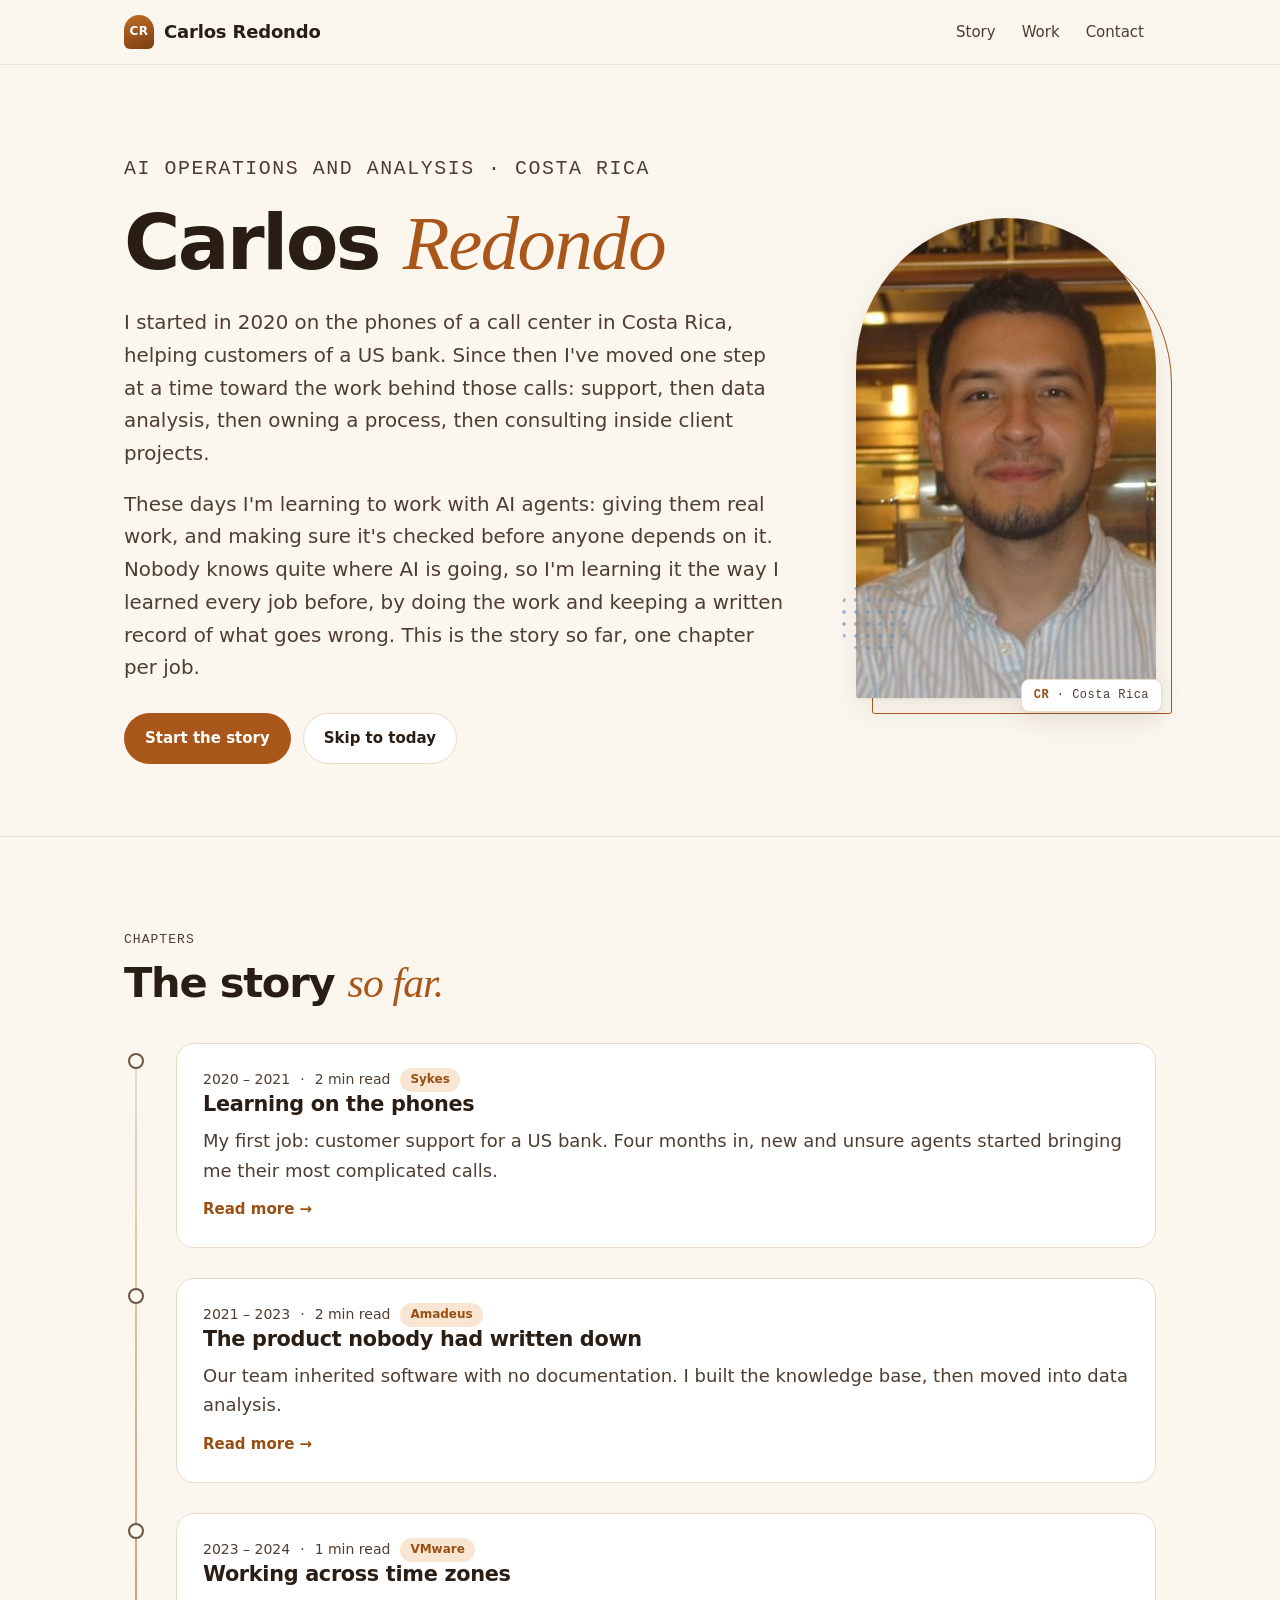
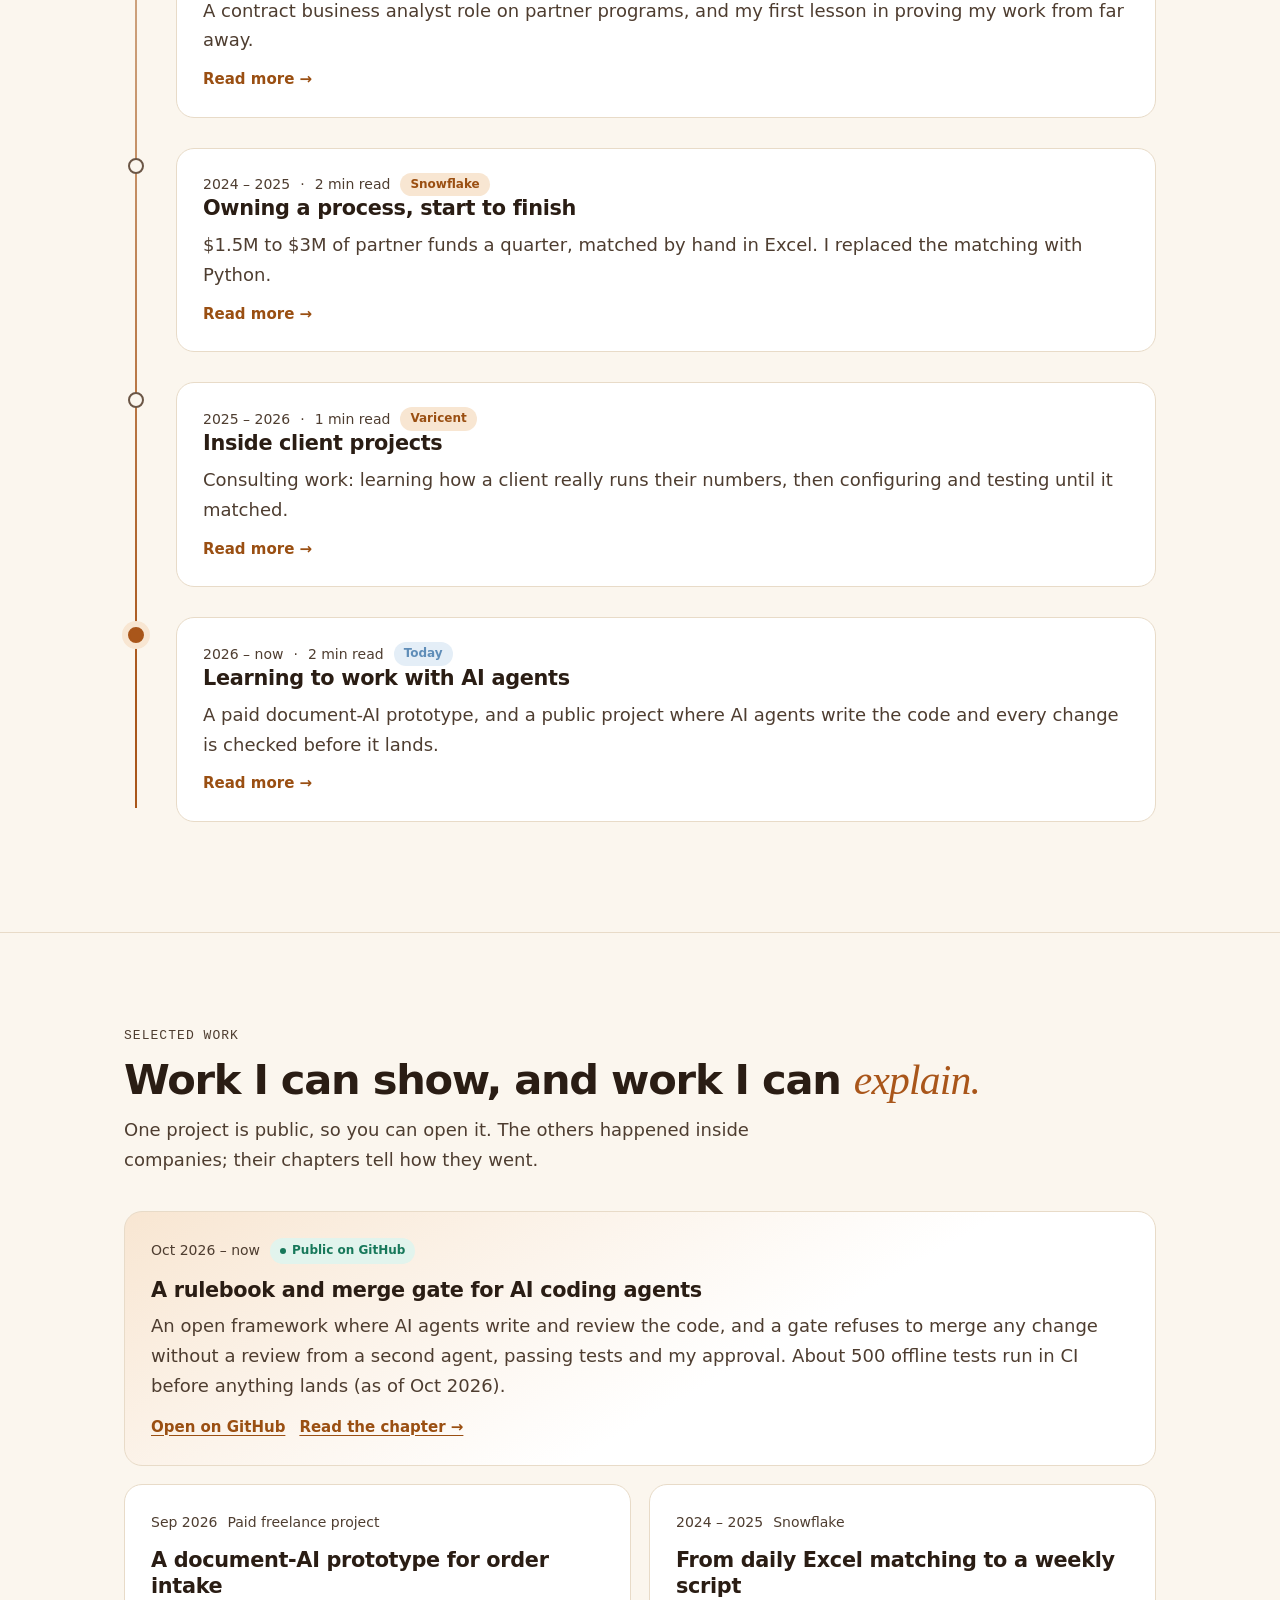
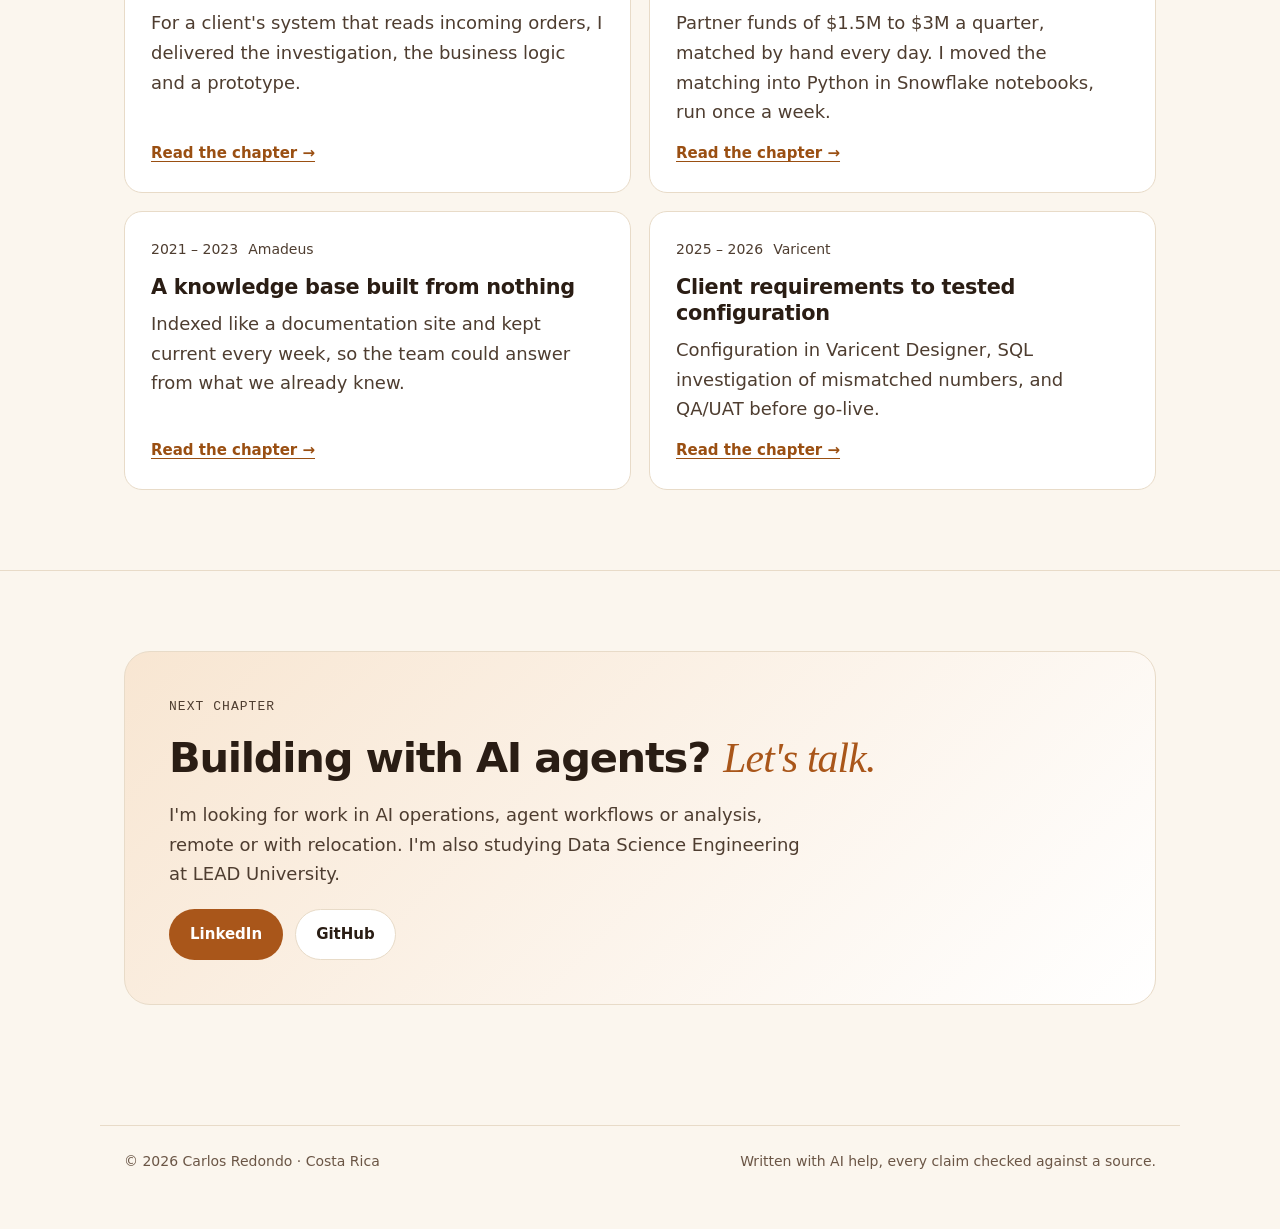
==== commit 67d0ff8b: "Reword today's chapter in a learner's voice Co-Authored-By: Claude Opus 5.5 <noreply@anthropic.com>" ====
--- a/index.html
+++ b/index.html
@@ -35,7 +35,7 @@
         <p class="kicker">AI operations and analysis · Costa Rica</p>
         <h1 id="hero-title">Carlos <em>Redondo</em></h1>
         <p data-evidence="E-052 lake:sykes-foundever">I started in 2020 on the phones of a call center in Costa Rica, helping customers of a US bank. Since then I've moved one step at a time toward the work behind those calls: support, then data analysis, then owning a process, then consulting inside client projects.</p>
-        <p data-evidence="E-028 E-029 E-051">Today I design how AI agents do real work, and how that work gets checked before anyone depends on it. This is the story of how I got here, one chapter per job.</p>
+        <p data-evidence="E-028 E-029 E-034 E-051">These days I'm learning to work with AI agents: giving them real work, and making sure it's checked before anyone depends on it. Nobody knows quite where AI is going, so I'm learning it the way I learned every job before, by doing the work and keeping a written record of what goes wrong. This is the story so far, one chapter per job.</p>
         <div class="links">
           <a class="btn primary" href="story/1-the-phones.html">Start the story</a>
           <a class="btn ghost" href="story/6-directing-agents.html">Skip to today</a>
@@ -98,8 +98,8 @@
         <li class="chapter now" data-evidence="E-027 E-028 E-029 E-030 E-031 E-051">
           <a class="card" href="story/6-directing-agents.html">
             <p class="meta"><span>2026 – now</span><span aria-hidden="true">·</span><span>2 min read</span><span class="pill sky">Today</span></p>
-            <h3>Making AI agents' work trustworthy</h3>
-            <p>A paid document-AI prototype, and a public project where AI agents write the code and nothing ships without a check.</p>
+            <h3>Learning to work with AI agents</h3>
+            <p>A paid document-AI prototype, and a public project where AI agents write the code and every change is checked before it lands.</p>
             <span class="more">Read more →</span>
           </a>
         </li>
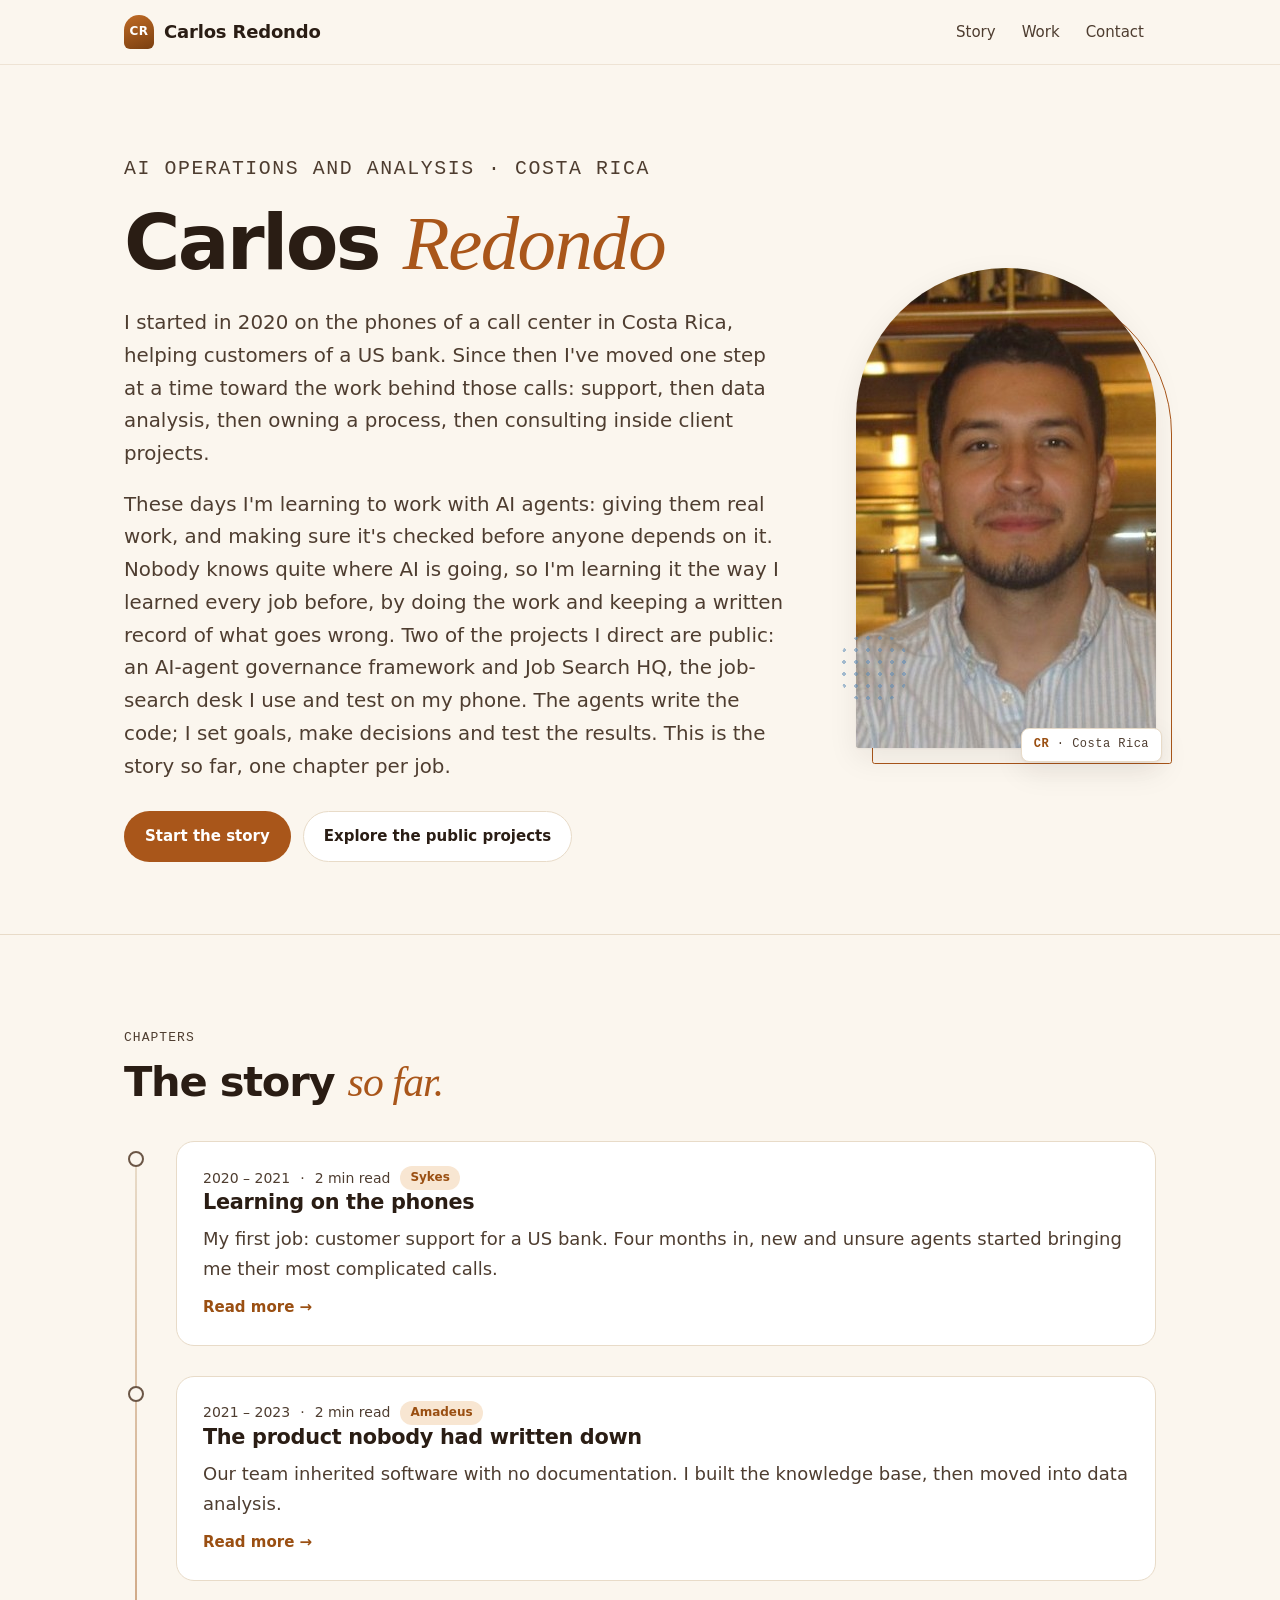
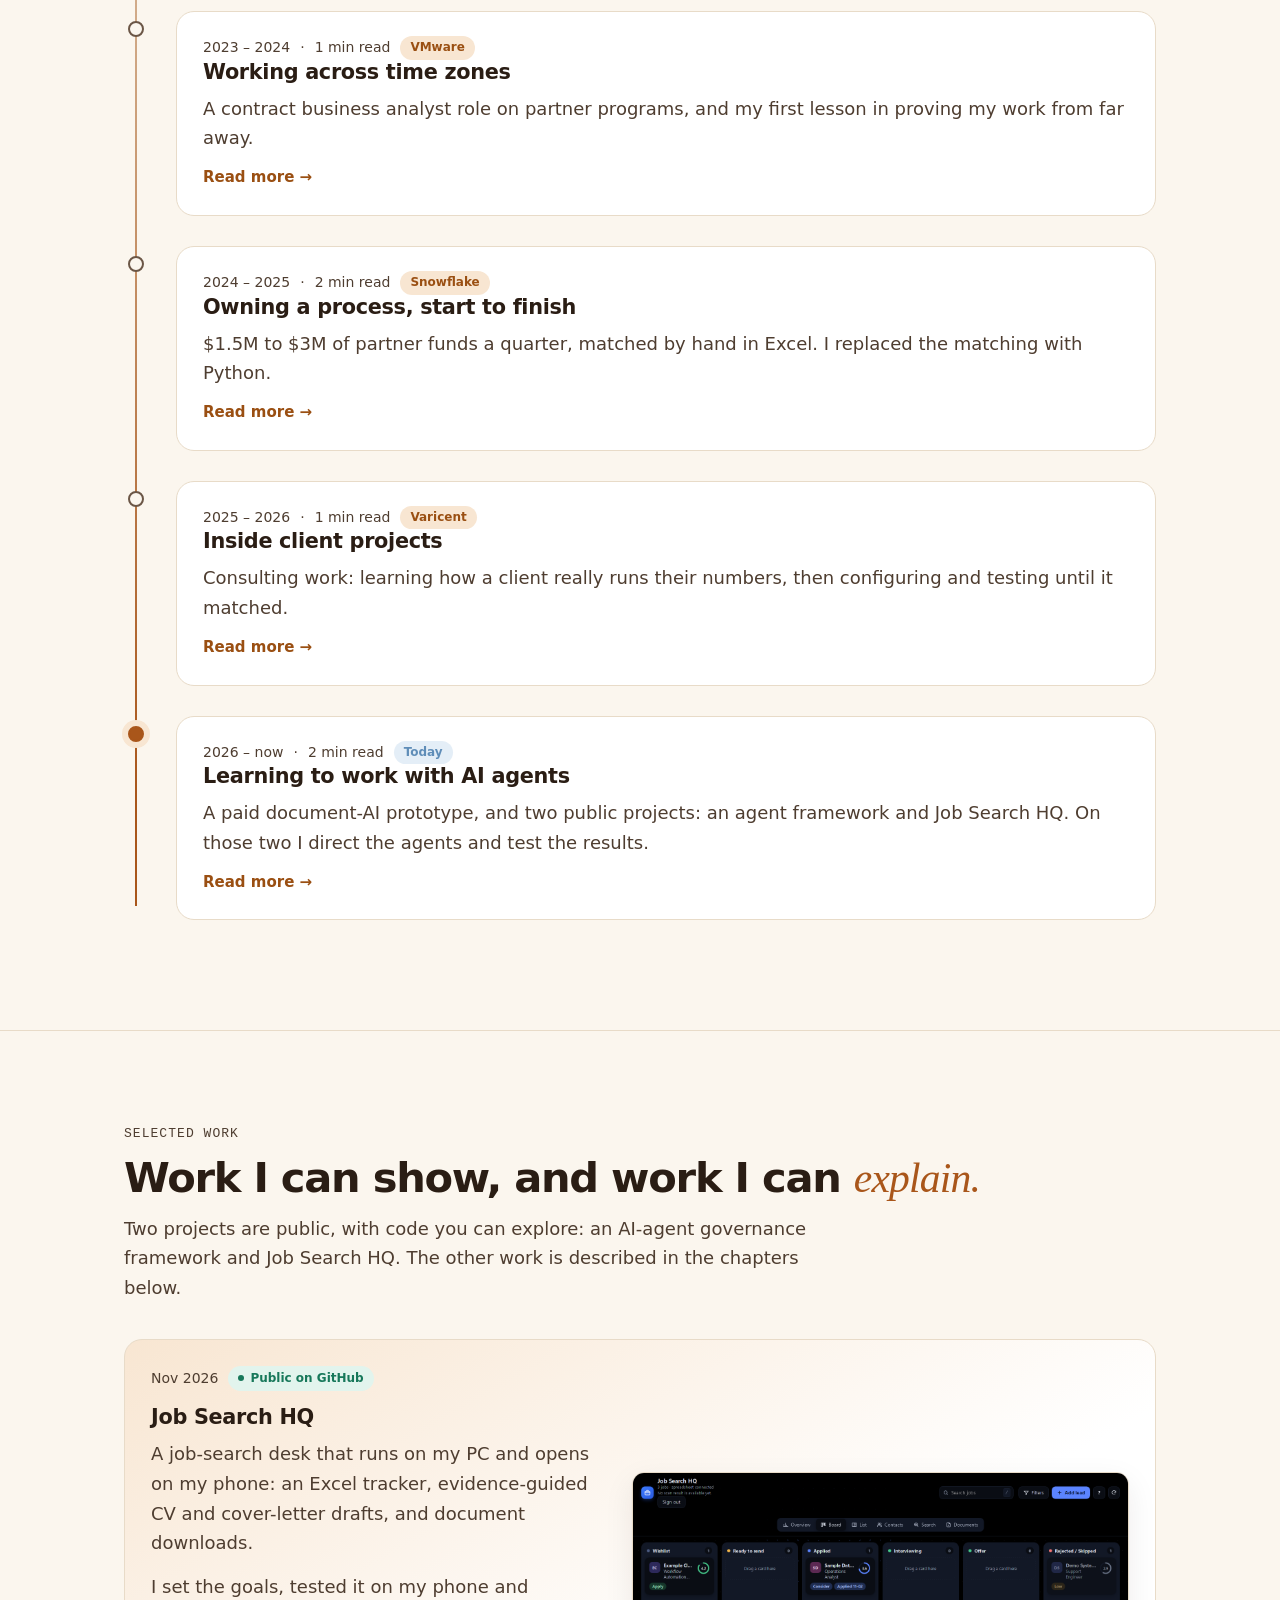
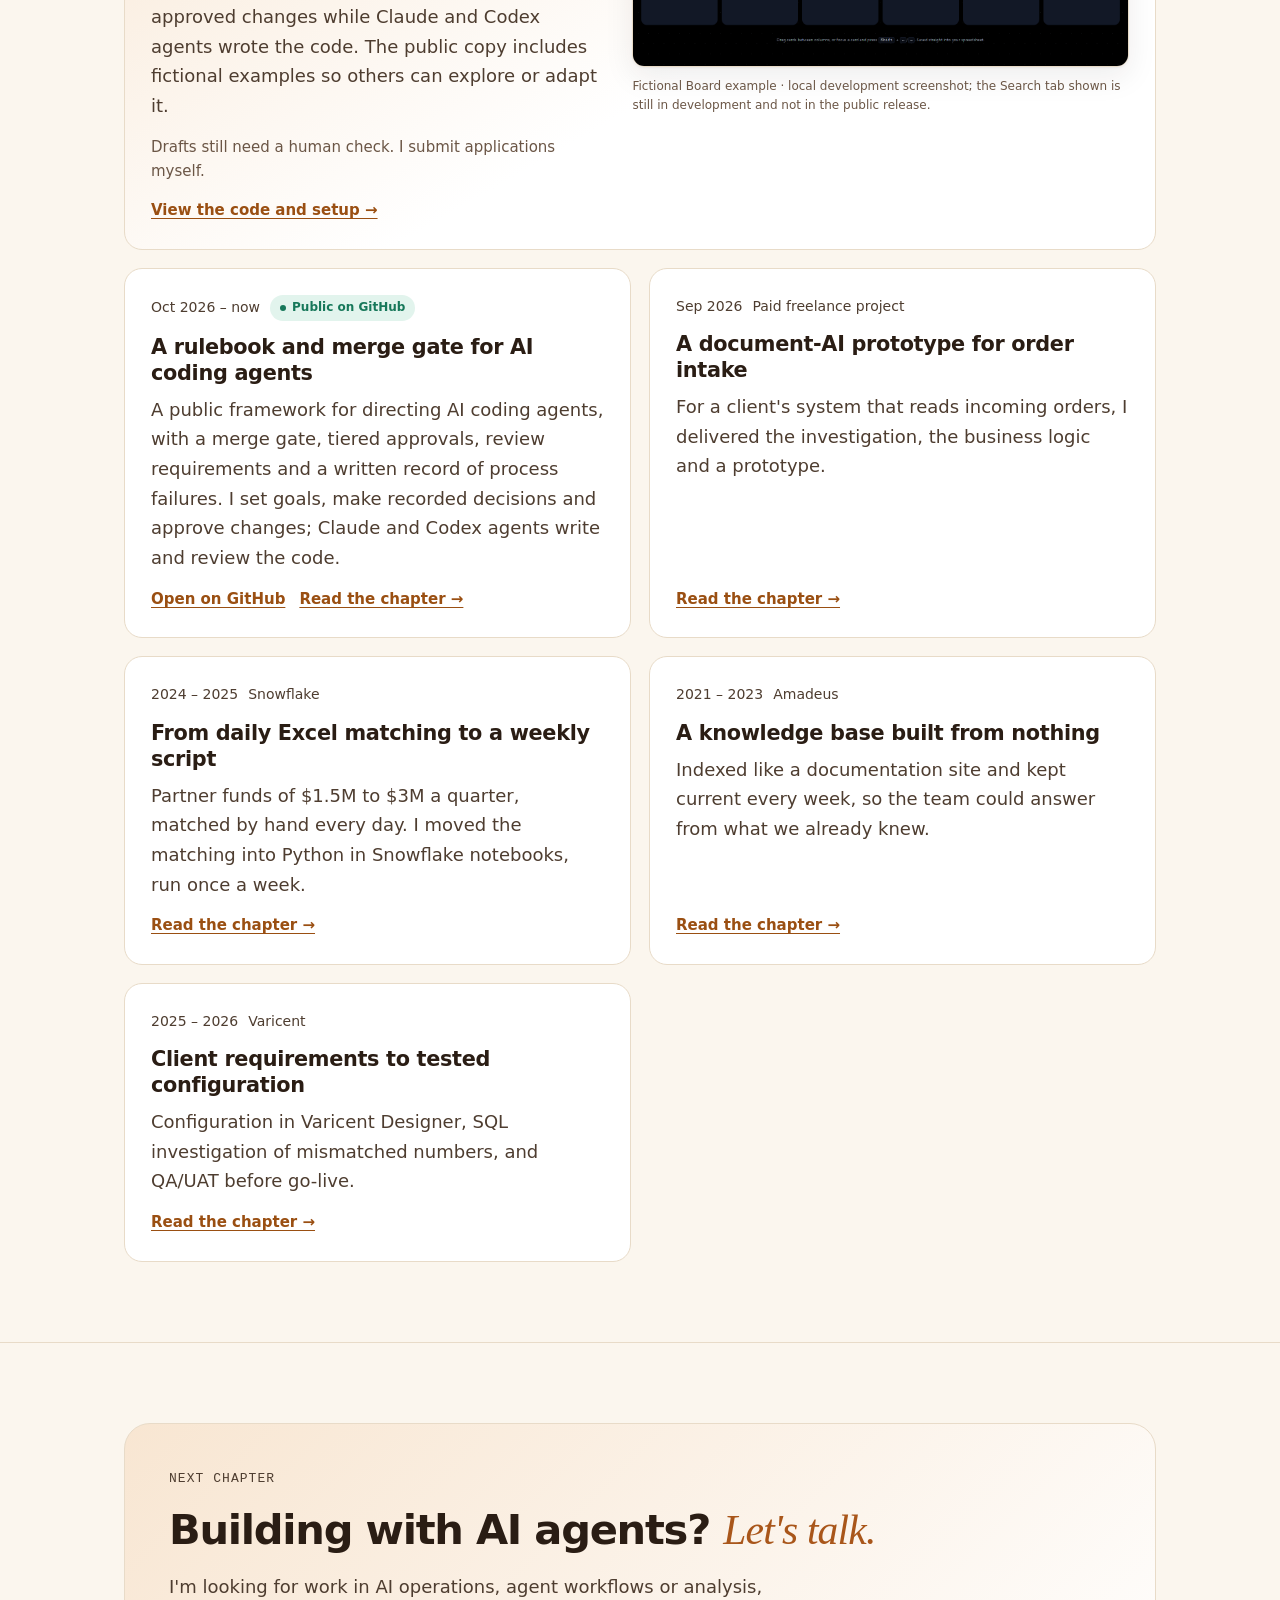
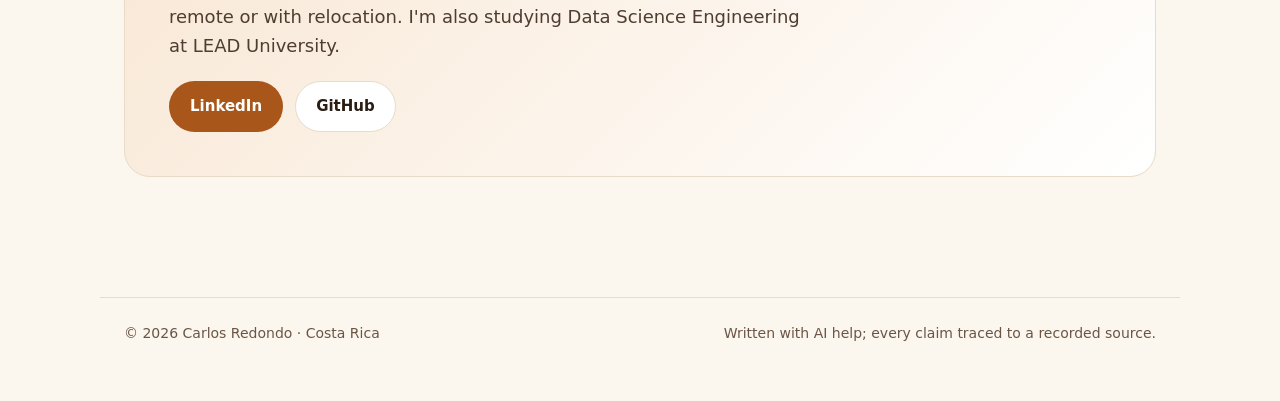
==== commit 34a0aefe: "Portfolio: add Job Search HQ project, corrected story wording Co-Authored-By: Claude Sonnet 5.5 <nor" ====
--- a/index.html
+++ b/index.html
@@ -9,7 +9,8 @@
 <link rel="stylesheet" href="style.css">
 <!--
   Personal site of Carlos Alberto Redondo Alvarado. Story format: one chapter page per job in story/.
-  Signed: Claudio · Career PM (Claude), 2026-10-30.
+  Original: Claudio · Career PM (Claude), 2026-10-30.
+  Portfolio update signed: Codex · Backblaze Portfolio, 2026-11-05. Prepared locally; publication pending.
   Every claim carries its sources in a data-evidence attribute: career-agent-hq/evidence/E-### or lake/companies/<file>.
   Self-contained: no external fonts, scripts, images, trackers or network requests.
 -->
@@ -35,10 +36,10 @@
         <p class="kicker">AI operations and analysis · Costa Rica</p>
         <h1 id="hero-title">Carlos <em>Redondo</em></h1>
         <p data-evidence="E-052 lake:sykes-foundever">I started in 2020 on the phones of a call center in Costa Rica, helping customers of a US bank. Since then I've moved one step at a time toward the work behind those calls: support, then data analysis, then owning a process, then consulting inside client projects.</p>
-        <p data-evidence="E-028 E-029 E-034 E-051">These days I'm learning to work with AI agents: giving them real work, and making sure it's checked before anyone depends on it. Nobody knows quite where AI is going, so I'm learning it the way I learned every job before, by doing the work and keeping a written record of what goes wrong. This is the story so far, one chapter per job.</p>
+        <p data-evidence="E-028 E-029 E-034 E-051 E-055 E-056">These days I'm learning to work with AI agents: giving them real work, and making sure it's checked before anyone depends on it. Nobody knows quite where AI is going, so I'm learning it the way I learned every job before, by doing the work and keeping a written record of what goes wrong. Two of the projects I direct are public: an AI-agent governance framework and Job Search HQ, the job-search desk I use and test on my phone. The agents write the code; I set goals, make decisions and test the results. This is the story so far, one chapter per job.</p>
         <div class="links">
           <a class="btn primary" href="story/1-the-phones.html">Start the story</a>
-          <a class="btn ghost" href="story/6-directing-agents.html">Skip to today</a>
+          <a class="btn ghost" href="#work">Explore the public projects</a>
         </div>
       </div>
       <figure class="arch">
@@ -95,11 +96,11 @@
             <span class="more">Read more →</span>
           </a>
         </li>
-        <li class="chapter now" data-evidence="E-027 E-028 E-029 E-030 E-031 E-051">
+        <li class="chapter now" data-evidence="E-027 E-028 E-029 E-030 E-031 E-051 E-055 E-056">
           <a class="card" href="story/6-directing-agents.html">
             <p class="meta"><span>2026 – now</span><span aria-hidden="true">·</span><span>2 min read</span><span class="pill sky">Today</span></p>
             <h3>Learning to work with AI agents</h3>
-            <p>A paid document-AI prototype, and a public project where AI agents write the code and every change is checked before it lands.</p>
+            <p>A paid document-AI prototype, and two public projects: an agent framework and Job Search HQ. On those two I direct the agents and test the results.</p>
             <span class="more">Read more →</span>
           </a>
         </li>
@@ -112,13 +113,27 @@
       <div class="sec-head">
         <p class="kicker">Selected work</p>
         <h2 id="work-title">Work I can show, and work I can <em>explain.</em></h2>
-        <p>One project is public, so you can open it. The others happened inside companies; their chapters tell how they went.</p>
+        <p data-evidence="E-027 E-055">Two projects are public, with code you can explore: an AI-agent governance framework and Job Search HQ. The other work is described in the chapters below.</p>
       </div>
       <div class="work">
-        <article class="feature" data-evidence="E-027 E-028 E-029 E-030 E-031 E-034">
+        <article class="feature" id="job-search-hq" data-evidence="E-055 E-056">
+          <div class="project-copy">
+            <p class="meta"><span>Nov 2026</span><span class="tag">Public on GitHub</span></p>
+            <h3>Job Search HQ</h3>
+            <p>A job-search desk that runs on my PC and opens on my phone: an Excel tracker, evidence-guided CV and cover-letter drafts, and document downloads.</p>
+            <p>I set the goals, tested it on my phone and approved changes while Claude and Codex agents wrote the code. The public copy includes fictional examples so others can explore or adapt it.</p>
+            <p class="project-limit">Drafts still need a human check. I submit applications myself.</p>
+            <div class="foot"><a href="https://github.com/CarlitosRed/job-search-hq" rel="noopener">View the code and setup →</a></div>
+          </div>
+          <figure class="project-screen">
+            <a href="assets/job-search-hq-fictional.png" aria-label="Open the Job Search HQ screenshot with fictional example jobs"><img src="assets/job-search-hq-fictional.png" alt="Local development screenshot of the Job Search HQ Board with three fictional example jobs" width="1440" height="560" loading="lazy"></a>
+            <figcaption>Fictional Board example · local development screenshot; the Search tab shown is still in development and not in the public release.</figcaption>
+          </figure>
+        </article>
+        <article id="agent-framework" data-evidence="E-027 E-028 E-029 E-030 E-031 E-034">
           <p class="meta"><span>Oct 2026 – now</span><span class="tag">Public on GitHub</span></p>
           <h3>A rulebook and merge gate for AI coding agents</h3>
-          <p>An open framework where AI agents write and review the code, and a gate refuses to merge any change without a review from a second agent, passing tests and my approval. About 500 offline tests run in CI before anything lands (as of Oct 2026).</p>
+          <p>A public framework for directing AI coding agents, with a merge gate, tiered approvals, review requirements and a written record of process failures. I set goals, make recorded decisions and approve changes; Claude and Codex agents write and review the code.</p>
           <div class="foot"><a href="https://github.com/CarlitosRed/agent-orchestration" rel="noopener">Open on GitHub</a><a href="story/6-directing-agents.html">Read the chapter →</a></div>
         </article>
         <article data-evidence="E-051">
@@ -167,7 +182,7 @@
 <footer>
   <div class="wrap row">
     <span>© 2026 Carlos Redondo · Costa Rica</span>
-    <span>Written with AI help, every claim checked against a source.</span>
+    <span>Written with AI help; every claim traced to a recorded source.</span>
   </div>
 </footer>
 </body>
--- a/style.css
+++ b/style.css
@@ -147,3 +147,13 @@
 @media (max-width:420px){body{font-size:17px}.wrap,.narrow{padding:0 16px}.intro{padding:56px 0 56px}section.block{padding:60px 0}.chapter{padding-left:40px}.chapter a.card{padding:20px}.chapters::before{left:7px}.chapter::before{left:0}}
 @media (prefers-reduced-motion:reduce){html{scroll-behavior:auto}.btn,.chapter a.card{transition:none}}
 @media print{header.top{display:none}}
+
+/* Portfolio addition signed: Codex · Backblaze Portfolio, 2026-11-05. */
+section[id], article[id]{scroll-margin-top:88px}
+.work article.feature{display:grid;grid-template-columns:1fr 1.1fr;gap:30px;align-items:center}
+.project-copy{display:flex;flex-direction:column;gap:0}
+.work .project-limit{font-size:15px;color:var(--ink-3)}
+.project-screen{margin:0;min-width:0}
+.project-screen img{width:100%;height:auto;border:1px solid var(--line);border-radius:12px;box-shadow:var(--shadow)}
+.project-screen figcaption{font-size:12px;color:var(--ink-3);margin-top:10px}
+@media(max-width:760px){.work article.feature{grid-template-columns:1fr;gap:22px}}
